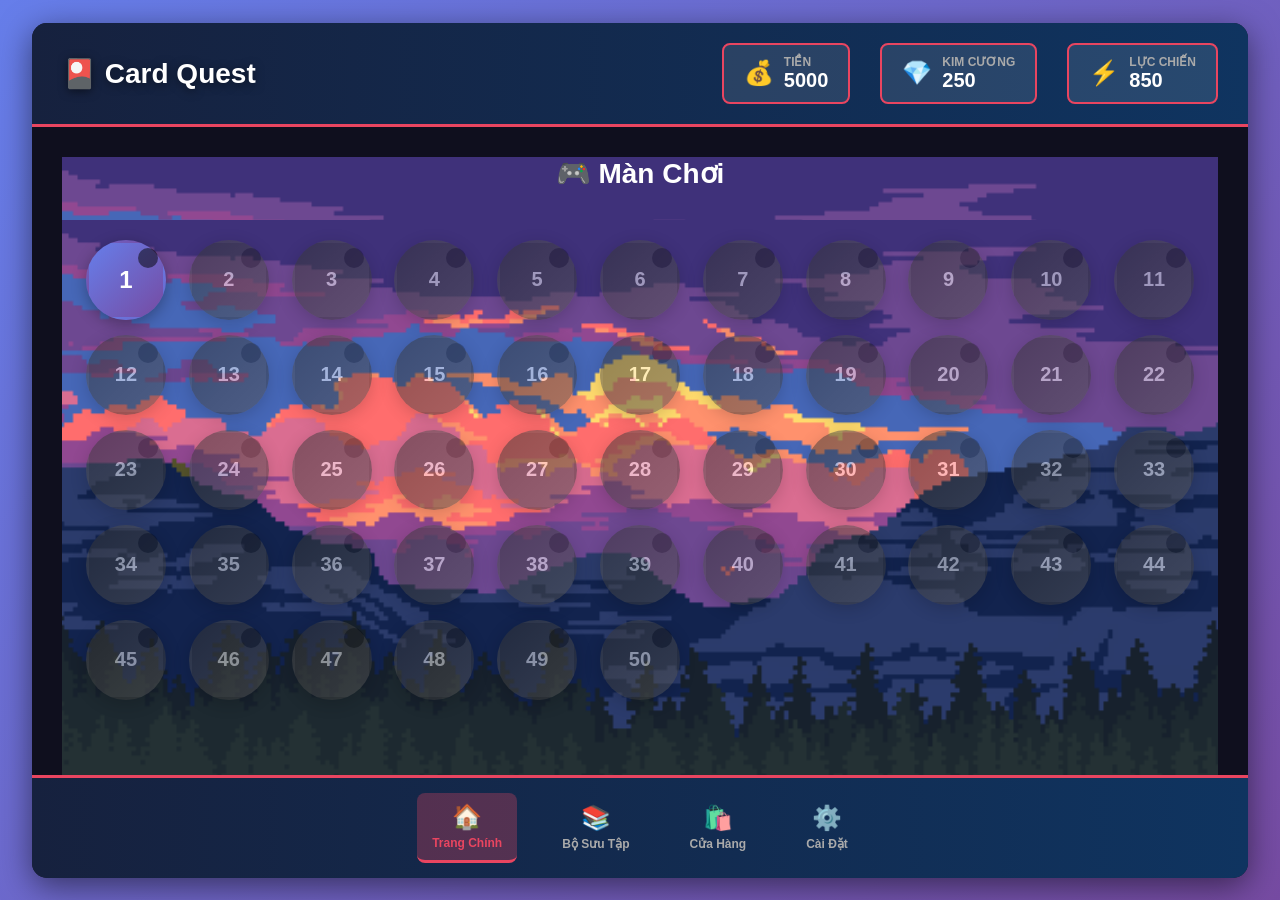
==== index.html @ 46082569 "Initial commit - Complete card RPG game with battle system, progression, and collection" ====
<!DOCTYPE html>
<html lang="vi">
<head>
    <meta charset="UTF-8">
    <meta name="viewport" content="width=device-width, initial-scale=1.0">
    <title>Card Quest - Game Thẻ Bài</title>
    <link rel="stylesheet" href="css/style.css">
    <style>
        /* Trang Chính - Màn chơi */
        .levels-container {
            width: 100%;
            height: 100%;
            padding: 20px;
        }

        .main-page h2 {
            color: #fff;
            margin-bottom: 30px;
            font-size: 28px;
            text-align: center;
        }

        .levels-grid {
            display: grid;
            grid-template-columns: repeat(auto-fill, minmax(80px, 1fr));
            gap: 15px;
            width: 100%;
            justify-items: center;
            animation: slideIn 0.5s ease-out;
        }

        @keyframes slideIn {
            from {
                opacity: 0;
                transform: translateY(20px);
            }
            to {
                opacity: 1;
                transform: translateY(0);
            }
        }

        .level-bubble {
            width: 80px;
            height: 80px;
            border-radius: 50%;
            display: flex;
            flex-direction: column;
            align-items: center;
            justify-content: center;
            cursor: pointer;
            transition: all 0.3s ease;
            box-shadow: 0 4px 15px rgba(0, 0, 0, 0.3);
            border: 3px solid transparent;
            position: relative;
            font-weight: bold;
        }

        .level-bubble .level-num {
            font-size: 24px;
            color: #fff;
            font-weight: bold;
            z-index: 2;
        }

        .level-bubble .level-star {
            font-size: 12px;
            color: #ffd700;
            position: absolute;
            top: 5px;
            right: 5px;
            background: rgba(0, 0, 0, 0.5);
            padding: 2px 5px;
            border-radius: 50%;
            width: 20px;
            height: 20px;
            display: flex;
            align-items: center;
            justify-content: center;
        }

        .level-bubble.tier-1 {
            background: linear-gradient(135deg, #667eea 0%, #764ba2 100%);
        }

        .level-bubble.tier-2 {
            background: linear-gradient(135deg, #f093fb 0%, #f5576c 100%);
        }

        .level-bubble.tier-3 {
            background: linear-gradient(135deg, #4facfe 0%, #00f2fe 100%);
        }

        .level-bubble.tier-4 {
            background: linear-gradient(135deg, #43e97b 0%, #38f9d7 100%);
        }

        .level-bubble.tier-5 {
            background: linear-gradient(135deg, #fa709a 0%, #fee140 100%);
        }

        .level-bubble:hover:not(.locked) {
            transform: scale(1.15);
            box-shadow: 0 8px 25px rgba(233, 69, 96, 0.6);
            border-color: #e94560;
        }

        .level-bubble.locked {
            background: linear-gradient(135deg, #333 0%, #555 100%);
            opacity: 0.5;
            cursor: not-allowed;
        }

        .level-bubble.locked:hover {
            transform: none;
            border-color: transparent;
        }

        .level-bubble.locked .level-num {
            font-size: 20px;
        }

        .level-bubble.completed {
            border: 3px solid #ffd700;
        }

        .level-bubble.completed::after {
            display: none;
        }

        .level-bubble:active:not(.locked) {
            transform: scale(0.95);
        }

        /* Tablet */
        @media (max-width: 1200px) {
            .levels-grid {
                grid-template-columns: repeat(auto-fill, minmax(70px, 1fr));
                gap: 12px;
            }

            .level-bubble {
                width: 70px;
                height: 70px;
            }

            .level-bubble .level-num {
                font-size: 18px;
            }
        }

        /* Mobile - Tablet nhỏ */
        @media (max-width: 768px) {
            .levels-container {
                padding: 12px;
            }

            .main-page h2 {
                margin-bottom: 20px;
                font-size: 20px;
            }

            .levels-grid {
                grid-template-columns: repeat(auto-fill, minmax(65px, 1fr));
                gap: 10px;
            }

            .level-bubble {
                width: 65px;
                height: 65px;
            }

            .level-bubble .level-num {
                font-size: 16px;
            }

            .level-bubble .level-star {
                font-size: 10px;
                width: 18px;
                height: 18px;
            }
        }

        /* Mobile nhỏ */
        @media (max-width: 480px) {
            .levels-container {
                padding: 8px;
            }

            .main-page h2 {
                margin-bottom: 15px;
                font-size: 18px;
            }

            .levels-grid {
                grid-template-columns: repeat(auto-fill, minmax(55px, 1fr));
                gap: 8px;
            }

            .level-bubble {
                width: 55px;
                height: 55px;
            }

            .level-bubble .level-num {
                font-size: 14px;
            }

            .level-bubble .level-star {
                font-size: 9px;
                width: 16px;
                height: 16px;
                padding: 1px 3px;
            }

            .level-bubble:hover:not(.locked) {
                transform: scale(1.1);
            }

            .level-bubble.completed::after {
                font-size: 16px;
                width: 24px;
                height: 24px;
                right: -3px;
                top: -3px;
            }
        }
    </style>
</head>
<body>
    <div class="game-container">
        <!-- Header -->
        <div class="game-header">
            <div class="game-title">🎴 Card Quest</div>
            <div class="player-stats">
                <div class="stat-item">
                    <div class="stat-icon">💰</div>
                    <div>
                        <div class="stat-label">TIỀN</div>
                        <div class="stat-value" id="money">5000</div>
                    </div>
                </div>
                <div class="stat-item">
                    <div class="stat-icon">💎</div>
                    <div>
                        <div class="stat-label">KIM CƯƠNG</div>
                        <div class="stat-value" id="diamond">250</div>
                    </div>
                </div>
                <div class="stat-item">
                    <div class="stat-icon">⚡</div>
                    <div>
                        <div class="stat-label">LỰC CHIẾN</div>
                        <div class="stat-value" id="power">850</div>
                    </div>
                </div>
            </div>
        </div>

        <!-- Main Content -->
        <div class="game-content">
            <!-- Trang Chính - Màn Chơi -->
            <div class="page active main-page" data-page="main">
                <h2>🎮 Màn Chơi</h2>
                <div class="levels-container">
                    <div class="levels-grid" id="levelsGrid"></div>
                </div>
            </div>

            <!-- Trang Bộ Sưu Tập -->
            <div class="page collection-page" data-page="collection">
                <h2>🎴 Bộ Sưu Tập Thẻ Bài</h2>
                <div class="collection-stats">
                    <div>📊 Thẻ sở hữu: <strong id="ownedCount">8</strong>/54 | Tổng lực chiến: <strong>4250</strong></div>
                </div>

                <!-- Nút chuyển đổi Sở hữu / Chưa sở hữu -->
                <div class="collection-filters">
                    <button class="filter-btn active" onclick="filterCollection('owned')">✓ Thẻ Sở Hữu</button>
                    <button class="filter-btn" onclick="filterCollection('all')">📚 Tất Cả Thẻ</button>
                </div>

                <!-- Các tab độ hiếm -->
                <div class="rarity-tabs">
                    <button class="rarity-tab active" onclick="switchRarity('common')">
                        <span class="rarity-dot common"></span>
                        Common (15)
                    </button>
                    <button class="rarity-tab" onclick="switchRarity('rare')">
                        <span class="rarity-dot rare"></span>
                        Rare (15)
                    </button>
                    <button class="rarity-tab" onclick="switchRarity('super-rare')">
                        <span class="rarity-dot super-rare"></span>
                        Super Rare (10)
                    </button>
                    <button class="rarity-tab" onclick="switchRarity('ultra-rare')">
                        <span class="rarity-dot ultra-rare"></span>
                        Ultra Rare (8)
                    </button>
                    <button class="rarity-tab" onclick="switchRarity('legendary')">
                        <span class="rarity-dot legendary"></span>
                        Legendary (6)
                    </button>
                </div>

                <!-- Lưới thẻ -->
                <div class="collection-cards-grid" id="collectionGrid">
                    <!-- Thẻ sẽ được tạo bằng JavaScript -->
                </div>
            </div>

            <!-- Trang Cửa Hàng -->
            <div class="page shop-page" data-page="shop">
                <h2>🎁 Cửa Hàng Gacha</h2>
                
                <!-- Thông tin tiền -->
                <div class="shop-info">
                    <div class="money-display">💰 Vàng: <span id="shopMoney">1000000</span></div>
                </div>

                <!-- Tab chọn loại rương -->
                <div class="gacha-tabs">
                    <button class="gacha-tab active" onclick="selectChest('normal')">
                        🎴 Rương Thường
                        <div class="gacha-rate">100 vàng</div>
                    </button>
                    <button class="gacha-tab" onclick="selectChest('rare')">
                        🎴 Rương Hiếm
                        <div class="gacha-rate">500 vàng</div>
                    </button>
                    <button class="gacha-tab" onclick="selectChest('legend')">
                        🎴 Rương Truyền Thuyết
                        <div class="gacha-rate">1000 vàng</div>
                    </button>
                </div>

                <!-- Hiển thị rương được chọn -->
                <div id="selectedChestInfo" class="chest-info">
                    <h3>🎴 Rương Thường</h3>
                    <div class="rates-table">
                        <div class="rate-row">
                            <span class="rarity-badge common">Trắng (Common)</span>
                            <span class="rate-percent">80%</span>
                        </div>
                        <div class="rate-row">
                            <span class="rarity-badge rare">Xanh Lá (Rare)</span>
                            <span class="rate-percent">20%</span>
                        </div>
                    </div>
                    <div class="gacha-buttons">
                        <button class="gacha-btn-pull" onclick="pullChest(1)">📦 Mở x1 (100 vàng)</button>
                        <button class="gacha-btn-pull" onclick="pullChest(10)">📦 Mở x10 (1000 vàng)</button>
                    </div>
                </div>
            </div>

            <!-- Trang Cài Đặt -->
            <div class="page settings-page" data-page="settings">
                <h2>Cài Đặt</h2>
                
                <div class="setting-item">
                    <div class="setting-label">
                        <span>🔊 Âm Thanh Nền</span>
                        <div class="toggle-switch active" id="bgmToggle">
                            <div class="toggle-slider"></div>
                        </div>
                    </div>
                    <div class="setting-desc">Bật/Tắt nhạc nền của trò chơi</div>
                </div>

                <div class="setting-item">
                    <div class="setting-label">
                        <span>🔉 Hiệu Ứng Âm Thanh</span>
                        <div class="toggle-switch active" id="sfxToggle">
                            <div class="toggle-slider"></div>
                        </div>
                    </div>
                    <div class="setting-desc">Bật/Tắt âm thanh hiệu ứng</div>
                </div>

                <div class="setting-item">
                    <div class="setting-label">
                        <span>🎮 Độ Khó</span>
                    </div>
                    <select>
                        <option>Dễ</option>
                        <option selected>Bình thường</option>
                        <option>Khó</option>
                    </select>
                    <div class="setting-desc">Chọn độ khó chơi game</div>
                </div>

                <div class="setting-item">
                    <div class="setting-label">
                        <span>👤 Ngôn Ngữ</span>
                    </div>
                    <select>
                        <option selected>Tiếng Việt</option>
                        <option>English</option>
                        <option>中文</option>
                    </select>
                    <div class="setting-desc">Chọn ngôn ngữ giao diện</div>
                </div>

                <button class="setting-button" onclick="resetProgress()">🔄 Reset Tiến Trình</button>
                <button class="setting-button" style="background: linear-gradient(90deg, #764ba2 0%, #667eea 100%);">📱 Liên Hệ Hỗ Trợ</button>
            </div>
        </div>

        <!-- Card Selection Page -->
        <div class="page card-selection-page" data-page="card-selection">
            <div class="selection-header">
                <button class="selection-back-btn" onclick="cancelCardSelection()">🔙</button>
                <h2 id="levelNameDisplay">Màn 1</h2>
                <button class="selection-start-btn" id="confirmSelectionBtn" onclick="confirmCardSelection()" disabled>
                    ✓ Bắt Đầu
                </button>
            </div>

            <div class="selection-container">
                <!-- Rarity Filter Tabs -->
                <div class="selection-rarity-tabs">
                    <button class="rarity-tab active" data-rarity="all" onclick="filterSelectionByRarity('all')">
                        🎴 Tất Cả
                    </button>
                    <button class="rarity-tab" data-rarity="common" onclick="filterSelectionByRarity('common')">
                        ⚪ Trắng
                    </button>
                    <button class="rarity-tab" data-rarity="rare" onclick="filterSelectionByRarity('rare')">
                        🟢 Xanh Lá
                    </button>
                    <button class="rarity-tab" data-rarity="super-rare" onclick="filterSelectionByRarity('super-rare')">
                        🔵 Xanh Lam
                    </button>
                    <button class="rarity-tab" data-rarity="ultra-rare" onclick="filterSelectionByRarity('ultra-rare')">
                        🟣 Tím
                    </button>
                    <button class="rarity-tab" data-rarity="legendary" onclick="filterSelectionByRarity('legendary')">
                        🟠 Cam
                    </button>
                </div>

                <div class="selection-info">
                    <span class="selected-count">Đã chọn: <strong id="selectedCardCount">0</strong>/5</span>
                </div>
                
                <div class="selection-grid-scroll">
                    <div class="selection-grid" id="selectionGrid">
                        <!-- Thẻ sở hữu sẽ được tạo bằng JS -->
                    </div>
                </div>

                <div class="selection-actions">
                    <button class="selection-btn cancel" onclick="cancelCardSelection()">
                        🔙 Quay Lại
                    </button>
                </div>
            </div>
        </div>

        <!-- Battle Page -->
        <div class="page battle-page" data-page="battle">
            <div class="battle-top">
                <h2>⚔️ Trận Đấu - Màn <span id="battleLevelNum">1</span></h2>
                <button class="exit-battle-btn" onclick="exitBattle()">🔙</button>
            </div>

            <div class="battle-main">
                <!-- Player Deck (at top for easy access) -->
                <div class="player-deck">
                    <h4>🎴 Bộ Thẻ Của Bạn</h4>
                    <div class="deck-scroll-container">
                        <div class="deck-grid" id="playerDeck">
                            <!-- Thẻ sẽ được tạo bằng JS -->
                        </div>
                    </div>
                </div>

                <!-- Action Buttons (moved to top) -->
                <div class="battle-actions">
                    <button class="action-btn confirm-btn" id="confirmBtn" onclick="confirmBattleAction()">⚔️ Chọn Thẻ Để Tấn Công</button>
                    <button class="action-btn keep-btn" id="keepBtn" onclick="keepBattleCard()" style="display: none;">🔄 Giữ Thẻ Hiện Tại</button>
                    <button class="action-btn change-btn" id="changeBtn" onclick="changeBattleCard()" style="display: none;">↔️ Đổi Thẻ Khác</button>
                </div>

                <!-- Battle Container (enemy vs player) -->
                <div class="battle-container">
                    <!-- Enemy Side -->
                    <div class="battle-side enemy-side">
                        <h3>Đối Thủ</h3>
                        <div class="battle-deck-info">
                            <span class="deck-count">Thẻ còn: <strong id="enemyDeckCount">5</strong></span>
                        </div>
                        <div class="battle-field enemy-field">
                            <div class="card-slot active" id="enemyCardSlot">
                                <div class="card-placeholder">
                                    <div style="font-size: 40px; margin-bottom: 5px;" id="enemyCardEmoji">🐱</div>
                                    <div class="card-name" id="enemyCardName">Mèo Rừng</div>
                                    <div class="card-stats">
                                        <div>⚔️ <span id="enemyCardAtk">45</span></div>
                                        <div>❤️ <span id="enemyCardHp">35</span></div>
                                    </div>
                                </div>
                            </div>
                        </div>
                        <div class="battle-health-bar">
                            <div class="health-fill" id="enemyHealthBar"></div>
                        </div>
                        <div class="health-text">HP: <span id="enemyHP">0</span>/<span id="enemyMaxHP">0</span></div>
                    </div>

                    <!-- VS -->
                    <div class="battle-vs">VS</div>

                    <!-- Player Side -->
                    <div class="battle-side player-side">
                        <h3>Người Chơi</h3>
                        <div class="battle-deck-info">
                            <span class="deck-count">Thẻ còn: <strong id="playerDeckCount">5</strong></span>
                        </div>
                        <div class="battle-field player-field">
                            <div class="card-slot active" id="playerCardSlot">
                                <div class="card-placeholder">
                                    <div style="font-size: 40px; margin-bottom: 5px;" id="playerCardEmoji">🐕</div>
                                    <div class="card-name" id="playerCardName">Chó</div>
                                    <div class="card-stats">
                                        <div>⚔️ <span id="playerCardAtk">48</span></div>
                                        <div>❤️ <span id="playerCardHp">38</span></div>
                                    </div>
                                </div>
                            </div>
                        </div>
                        <div class="battle-health-bar">
                            <div class="health-fill" id="playerHealthBar"></div>
                        </div>
                        <div class="health-text">HP: <span id="playerHP">0</span>/<span id="playerMaxHP">0</span></div>
                    </div>
                </div>

                <!-- Turn Info -->
                <div class="battle-info">
                    <div class="turn-info">
                        <h3 id="turnText">Round 1 - Chọn Thẻ</h3>
                    </div>
                </div>
            </div>
        </div>

        <!-- Navigation Bar -->
        <div class="game-nav">
            <div class="nav-item active" onclick="switchPage('main')">
                <div class="nav-icon">🏠</div>
                <div class="nav-label">Trang Chính</div>
            </div>
            <div class="nav-item" onclick="switchPage('collection')">
                <div class="nav-icon">📚</div>
                <div class="nav-label">Bộ Sưu Tập</div>
            </div>
            <div class="nav-item" onclick="switchPage('shop')">
                <div class="nav-icon">🛍️</div>
                <div class="nav-label">Cửa Hàng</div>
            </div>
            <div class="nav-item" onclick="switchPage('settings')">
                <div class="nav-icon">⚙️</div>
                <div class="nav-label">Cài Đặt</div>
            </div>
        </div>
    </div>

    <!-- Modal Popup Gacha Result -->
    <div id="gacha-modal" class="gacha-modal">
        <div class="gacha-modal-content">
            <div class="gacha-modal-header">
                <h2>🎉 Kết Quả Mở Rương</h2>
                <button class="gacha-close-btn" onclick="closeGachaModal()">&times;</button>
            </div>
            <div class="gacha-modal-body">
                <div id="gacha-results"></div>
            </div>
            <div class="gacha-modal-footer">
                <button class="gacha-confirm-btn" onclick="closeGachaModal()">✓ Xác Nhận</button>
            </div>
        </div>
    </div>

    <script>
        // Đóng modal gacha
        function closeGachaModal() {
            const modal = document.getElementById('gacha-modal');
            modal.style.display = 'none';
        }

        // Hiển thị modal gacha
        function showGachaModal(uniqueCards, totalRefund) {
            const modal = document.getElementById('gacha-modal');
            const resultsDiv = document.getElementById('gacha-results');
            let htmlContent = '';

            if (uniqueCards.length > 0) {
                htmlContent += '<div class="gacha-new-cards"><h3>🎁 Thẻ Mới Nhận Được:</h3>';
                uniqueCards.forEach(card => {
                    const rarityName = {
                        'common': '⚪ Trắng',
                        'rare': '🟢 Xanh Lá',
                        'super-rare': '🔵 Xanh Lam',
                        'ultra-rare': '🟣 Tím',
                        'legendary': '🟠 Cam'
                    }[card.rarity];
                    
                    htmlContent += `
                        <div class="gacha-card-result">
                            <div class="gacha-card-emoji">${card.emoji}</div>
                            <div class="gacha-card-info">
                                <div class="gacha-card-name">${card.name}</div>
                                <div class="gacha-card-rarity">${rarityName}</div>
                                <div class="gacha-card-stats">⚔️ ${card.atk} | ❤️ ${card.hp}</div>
                            </div>
                        </div>
                    `;
                });
                htmlContent += '</div>';
            }

            if (totalRefund > 0) {
                htmlContent += `
                    <div class="gacha-refund">
                        <div class="refund-icon">💰</div>
                        <div class="refund-text">Nhận hoàn tiền: <strong>${totalRefund} vàng</strong> (từ thẻ trùng)</div>
                    </div>
                `;
            }

            if (uniqueCards.length === 0 && totalRefund === 0) {
                htmlContent += '<div class="gacha-no-result">❌ Không có thẻ mới hoặc tiền hoàn</div>';
            }

            resultsDiv.innerHTML = htmlContent;
            modal.style.display = 'flex';
        }
        
        // ==================== BACKGROUND MUSIC ====================
        // Tạo audio element cho nhạc nền
        const backgroundMusic = new Audio('nhac/Deltarune - Before the Story (Remix).mp3');
        backgroundMusic.loop = true;
        backgroundMusic.volume = 0.3;
        
        // Khởi tạo music khi trang load
        window.addEventListener('load', function() {
            backgroundMusic.play().catch(err => {
                console.log('Không thể auto play nhạc:', err);
            });
        });
        
        // Dữ liệu tất cả 54 thẻ bài
        const allCards = [
            // Common (Trắng) - 15 loài
            { name: 'Mèo Rừng', type: 'carnivore', habitat: 'land', rarity: 'common', atk: 12, hp: 18, owned: true, emoji: '🐱' },
            { name: 'Chó', type: 'carnivore', habitat: 'land', rarity: 'common', atk: 10, hp: 20, owned: true, emoji: '🐕' },
            { name: 'Sư Tử Biển', type: 'carnivore', habitat: 'water', rarity: 'common', atk: 10, hp: 20, owned: true, emoji: '🦭' },
            { name: 'Gấu Trúc', type: 'herbivore', habitat: 'land', rarity: 'common', atk: 6, hp: 24, owned: true, emoji: '🐼' },
            { name: 'Rái Cá', type: 'herbivore', habitat: 'water', rarity: 'common', atk: 15, hp: 15, owned: true, emoji: '🦦' },
            { name: 'Hươu', type: 'herbivore', habitat: 'land', rarity: 'common', atk: 5, hp: 25, owned: true, emoji: '🦌' },
            { name: 'Cá chép', type: 'omnivore', habitat: 'water', rarity: 'common', atk: 2, hp: 28, owned: true, emoji: '🐠' },
            { name: 'Chuột', type: 'herbivore', habitat: 'land', rarity: 'common', atk: 10, hp: 20, owned: true, emoji: '🐭' },
            { name: 'Chim Bồ Câu', type: 'omnivore', habitat: 'sky', rarity: 'common', atk: 10, hp: 20, owned: true, emoji: '🕊️' },
            { name: 'Qụa', type: 'omnivore', habitat: 'sky', rarity: 'common', atk: 18, hp: 12, owned: false, emoji: '🐓' },
            { name: 'Mèo', type: 'carnivore', habitat: 'land', rarity: 'common', atk: 11, hp: 19, owned: false, emoji: '🐈' },
            { name: 'Thỏ', type: 'herbivore', habitat: 'land', rarity: 'common', atk: 7, hp: 23, owned: false, emoji: '🐰' },
            { name: 'Thiên Nga', type: 'omnivore', habitat: 'water', rarity: 'common', atk: 1, hp: 29, owned: false, emoji: '🦢' },
            { name: 'Gà', type: 'omnivore', habitat: 'land', rarity: 'common', atk: 15, hp: 15, owned: false, emoji: '🐓' },
            { name: 'Nai', type: 'herbivore', habitat: 'land', rarity: 'common', atk: 5, hp: 25, owned: false, emoji: '🦌' },
            
            // Rare (Xanh Lá) - 15 loài
            { name: 'Cá Kiếm', type: 'carnivore', habitat: 'water', rarity: 'rare', atk: 20, hp: 30, owned: true, emoji: '🐟' },
            { name: 'Cá Heo', type: 'omnivore', habitat: 'water', rarity: 'rare', atk: 15, hp: 35, owned: true, emoji: '🐬' },
            { name: 'Chim Ưng', type: 'carnivore', habitat: 'sky', rarity: 'rare', atk: 30, hp: 20, owned: false, emoji: '🦅' },
            { name: 'Báo Đốm', type: 'carnivore', habitat: 'land', rarity: 'rare', atk: 20, hp: 30, owned: false, emoji: '🐆' },
            { name: 'Chim công', type: 'carnivore', habitat: 'land', rarity: 'rare', atk: 10, hp: 40, owned: false, emoji: '🦚' },
            { name: 'Khỉ Đột', type: 'omnivore', habitat: 'land', rarity: 'rare', atk: 25, hp: 25, owned: false, emoji: '🦍' },
            { name: 'Kangaroo', type: 'herbivore', habitat: 'land', rarity: 'rare', atk: 21, hp: 29, owned: false, emoji: '🦘' },
            { name: 'Bò Mộng', type: 'carnivore', habitat: 'water', rarity: 'rare', atk: 15, hp: 35, owned: false, emoji: '🦬' },
            { name: 'Rắn đuôi chuông', type: 'carnivore', habitat: 'land', rarity: 'rare', atk: 30, hp: 20, owned: false, emoji: '🐍' },
            { name: 'Lửng mật', type: 'omnivore', habitat: 'sky', rarity: 'rare', atk: 25, hp: 25, owned: false, emoji: '🦡' },
            { name: 'Nhím', type: 'carnivore', habitat: 'water', rarity: 'rare', atk: 17, hp: 33, owned: false, emoji: '🦔' },
            { name: 'Piranha', type: 'omnivore', habitat: 'water', rarity: 'rare', atk: 40, hp: 10, owned: false, emoji: '🐠' },
            { name: 'Cá Đèn Lồng', type: 'carnivore', habitat: 'water', rarity: 'rare', atk: 10, hp: 40, owned: false, emoji: '🐙' },
            { name: 'Sói', type: 'herbivore', habitat: 'land', rarity: 'rare', atk: 20, hp: 30, owned: false, emoji: '🐺' },
            { name: 'Kền Kền', type: 'carnivore', habitat: 'sky', rarity: 'rare', atk: 15, hp: 35, owned: false, emoji: '🦅' },
            
            // Super Rare (Xanh Dương) - 10 loài
            { name: 'Đại Bàng', type: 'carnivore', habitat: 'sky', rarity: 'super-rare', atk: 60, hp: 40, owned: false, emoji: '🦅' },
            { name: 'Sư Tử', type: 'carnivore', habitat: 'land', rarity: 'super-rare', atk: 50, hp: 50, owned: false, emoji: '🦁' },
            { name: 'Cá Voi Sát Thủ', type: 'carnivore', habitat: 'water', rarity: 'super-rare', atk: 40, hp: 60, owned: false, emoji: '🐋' },
            { name: 'Cá Mập Trắng', type: 'omnivore', habitat: 'water', rarity: 'super-rare', atk: 48, hp: 52, owned: false, emoji: '🦈' },
            { name: 'Hổ', type: 'carnivore', habitat: 'land', rarity: 'super-rare', atk: 55, hp: 45, owned: false, emoji: '🐯' },
            { name: 'Tê giác', type: 'carnivore', habitat: 'land', rarity: 'super-rare', atk: 35, hp: 65, owned: false, emoji: '🦏' },
            { name: 'Voi', type: 'carnivore', habitat: 'land', rarity: 'super-rare', atk: 30, hp: 70, owned: false, emoji: '🐘' },
            { name: 'Cá Sấu', type: 'carnivore', habitat: 'water', rarity: 'super-rare', atk: 40, hp: 60, owned: false, emoji: '🐊' },
            { name: 'Rắn Hổ Mang', type: 'omnivore', habitat: 'land', rarity: 'super-rare', atk: 70, hp: 30, owned: false, emoji: '🐍' },
            { name: 'Hà mã', type: 'omnivore', habitat: 'water', rarity: 'super-rare', atk: 42, hp: 58, owned: false, emoji: '🦛' },
            
            // Ultra Rare (Tím) - 8 loài
            { name: 'T-Rex', type: 'carnivore', habitat: 'sky', rarity: 'ultra-rare', atk: 200, hp: 200, owned: false, emoji: '🦖' },
            { name: 'Mosasaurus', type: 'omnivore', habitat: 'land', rarity: 'ultra-rare', atk: 190, hp: 210, owned: false, emoji: '🦈' },
            { name: 'Pteranodon', type: 'carnivore', habitat: 'land', rarity: 'ultra-rare', atk: 300, hp: 100, owned: false, emoji: '🦅' },
            { name: 'Titannoboa', type: 'carnivore', habitat: 'water', rarity: 'ultra-rare', atk: 100, hp: 300, owned: false, emoji: '🐍' },
            { name: 'Megalodon', type: 'carnivore', habitat: 'sky', rarity: 'ultra-rare', atk: 250, hp: 150, owned: false, emoji: '🦈' },
            { name: 'Cá Voi Xanh', type: 'carnivore', habitat: 'land', rarity: 'ultra-rare', atk: 100, hp: 300, owned: false, emoji: '🐳' },
            { name: 'Spinosaurus', type: 'carnivore', habitat: 'water', rarity: 'ultra-rare', atk: 210, hp: 190, owned: false, emoji: '🦖' },
            { name: 'Voi ma mút', type: 'carnivore', habitat: 'sky', rarity: 'ultra-rare', atk: 80, hp: 320, owned: false, emoji: '🦣' },
            
            // Legendary (Cam) - 6 loài
            { name: 'Phoenix', type: 'carnivore', habitat: 'sky', rarity: 'legendary', atk: 400, hp: 600, owned: true, emoji: '🔥' },
            { name: 'Rồng', type: 'carnivore', habitat: 'sky', rarity: 'legendary', atk: 500, hp: 500, owned: false, emoji: '🐉' },
            { name: 'Kraken', type: 'carnivore', habitat: 'water', rarity: 'legendary', atk: 350, hp: 650, owned: false, emoji: '🐙' },
            { name: 'Hydra', type: 'carnivore', habitat: 'water', rarity: 'legendary', atk: 500, hp: 500, owned: false, emoji: '🐍' },
            { name: 'Chimera', type: 'carnivore', habitat: 'land', rarity: 'legendary', atk: 450, hp: 550, owned: false, emoji: '🦁' },
            { name: 'Kì lân', type: 'omnivore', habitat: 'land', rarity: 'legendary', atk: 100, hp: 900, owned: false, emoji: '🦄' }
        ];

        // Khởi tạo maxHp (HP gốc không bị thay đổi) cho tất cả thẻ
        allCards.forEach(card => {
            card.maxHp = card.hp;
            card.currentHp = card.hp;
        });

        // Biến toàn cục
        let currentRarity = 'common';
        let showOwnedOnly = true;

        // Lọc thẻ theo tiêu chí
        function filterCards() {
            let filtered = allCards.filter(card => card.rarity === currentRarity);
            if (showOwnedOnly) {
                filtered = filtered.filter(card => card.owned);
            }
            return filtered;
        }

        // Tạo HTML cho một thẻ
        function createCardHTML(card) {
            const ownedClass = card.owned ? '' : 'unowned';
            const typeIcon = card.type === 'carnivore' ? '🍖' : (card.type === 'herbivore' ? '🌿' : '🥘');
            const habitatIcon = card.habitat === 'land' ? '🏜️' : (card.habitat === 'water' ? '🌊' : '🌤️');
            
            return `
                <div class="animal-card ${card.rarity} ${ownedClass}">
                    <div class="card-header">
                        <div class="card-type ${card.type}">${typeIcon}</div>
                        <div class="card-habitat ${card.habitat}">${habitatIcon}</div>
                    </div>
                    <div class="card-image">
                        <div style="font-size: 100px; text-align: center; padding: 20px;">${card.emoji}</div>
                    </div>
                    <div class="card-name">${card.name}</div>
                    <div class="card-stats">
                        <div class="stat attack">⚔️ ${card.atk}</div>
                        <div class="stat health">❤️ ${card.hp}</div>
                    </div>
                </div>
            `;
        }

        // Hiển thị thẻ
        function renderCards() {
            const grid = document.getElementById('collectionGrid');
            if (!grid) return;
            
            const cards = filterCards();
            grid.innerHTML = cards.map(card => createCardHTML(card)).join('');
            
            // Cập nhật số thẻ sở hữu
            const owned = allCards.filter(c => c.owned).length;
            const ownedCount = document.getElementById('ownedCount');
            if (ownedCount) {
                ownedCount.textContent = owned;
            }
        }

        // Chuyển tab độ hiếm
        function switchRarity(rarity) {
            currentRarity = rarity;
            
            // Cập nhật active tab
            document.querySelectorAll('.rarity-tab').forEach(tab => {
                tab.classList.remove('active');
            });
            event.target.closest('.rarity-tab').classList.add('active');
            
            renderCards();
        }

        // Lọc sở hữu / tất cả
        function filterCollection(mode) {
            showOwnedOnly = mode === 'owned';
            
            // Cập nhật active button
            document.querySelectorAll('.filter-btn').forEach(btn => {
                btn.classList.remove('active');
            });
            event.target.classList.add('active');
            
            renderCards();
        }

        // Chuyển trang
        function switchPage(pageName) {
            // Ẩn tất cả các trang
            const pages = document.querySelectorAll('.page');
            pages.forEach(page => page.classList.remove('active'));

            // Hiển thị trang được chọn
            const selectedPage = document.querySelector(`[data-page="${pageName}"]`);
            if (selectedPage) {
                selectedPage.classList.add('active');
            }

            // Cập nhật nav item active - chỉ khi có event
            if (event && event.target) {
                const navItems = document.querySelectorAll('.nav-item');
                navItems.forEach(item => item.classList.remove('active'));
                const navItem = event.target.closest('.nav-item');
                if (navItem) {
                    navItem.classList.add('active');
                }
            }

            // Khởi tạo lại các hàm khi chuyển trang
            if (pageName === 'main') {
                loadProgress(); // Load progress before generating levels
                generateLevels();
            } else if (pageName === 'collection') {
                renderCards();
            } else if (pageName === 'shop') {
                initShopButtons();
            } else if (pageName === 'settings') {
                initToggleSwitches();
            }
        }

        // Debug function to check localStorage
        function debugStorage() {
            const saved = localStorage.getItem('gameProgress');
            if (saved) {
                const gameState = JSON.parse(saved);
                console.log('🔍 DEBUG - localStorage content:');
                console.log('  completedLevels:', gameState.completedLevels);
                console.log('  levelStars:', gameState.levelStars);
                console.log('  playerMoney:', gameState.playerMoney);
            } else {
                console.log('🔍 DEBUG - localStorage is empty');
            }
        }

        // Tạo 100 màn chơi
        function generateLevels() {
            const container = document.getElementById('levelsGrid');
            if (!container) return;
            
            container.innerHTML = '';

            // Get completed levels from localStorage
            const saved = localStorage.getItem('gameProgress');
            let completedLevels = [];
            let levelStars = {};
            if (saved) {
                try {
                    const gameState = JSON.parse(saved);
                    completedLevels = gameState.completedLevels || [];
                    levelStars = gameState.levelStars || {};
                    console.log('📊 Loaded from localStorage - Completed levels:', completedLevels, 'Stars:', levelStars);
                } catch (e) {
                    console.error('Error parsing saved data:', e);
                }
            } else {
                console.log('📊 No saved data in localStorage');
            }

            for (let i = 1; i <= 50; i++) {
                const bubble = document.createElement('div');
                bubble.className = 'level-bubble';
                bubble.setAttribute('data-level', i);
                
                // Phân loại màu theo nhóm (mỗi nhóm 10 màn)
                if (i <= 10) {
                    bubble.classList.add('tier-1');
                } else if (i <= 20) {
                    bubble.classList.add('tier-2');
                } else if (i <= 30) {
                    bubble.classList.add('tier-3');
                } else if (i <= 40) {
                    bubble.classList.add('tier-4');
                } else {
                    bubble.classList.add('tier-5');
                }

                // Lock system: chỉ mở màn 1, sau đó mở dần dần
                const isCompleted = completedLevels.includes(i);
                const isPrevCompleted = i === 1 || completedLevels.includes(i - 1);

                if (i <= 3 || completedLevels.includes(i - 1)) {
                    console.log(`Level ${i}: isCompleted=${isCompleted}, isPrevCompleted=${isPrevCompleted}, locked=${!isPrevCompleted}`);
                }

                if (!isPrevCompleted) {
                    bubble.classList.add('locked');
                } else if (isCompleted) {
                    bubble.classList.add('completed');
                }

                const levelNum = document.createElement('div');
                levelNum.className = 'level-num';
                levelNum.textContent = i;

                const starContainer = document.createElement('div');
                starContainer.className = 'level-star';
                const stars = levelStars[i] || 0; // Get actual stars from saved data
                starContainer.textContent = '⭐'.repeat(stars);

                bubble.appendChild(levelNum);
                bubble.appendChild(starContainer);

                // Thêm sự kiện click
                if (!bubble.classList.contains('locked')) {
                    bubble.addEventListener('click', function() {
                        startBattle(i);
                    });
                } else {
                    bubble.addEventListener('click', function() {
                        alert(`🔒 Màn ${i} chưa mở khóa!\nHoàn thành màn ${i - 1} để mở khóa.`);
                    });
                }

                container.appendChild(bubble);
            }
        }

        // Toggle Switch
        function initToggleSwitches() {
            const bgmToggle = document.getElementById('bgmToggle');
            const sfxToggle = document.getElementById('sfxToggle');

            if (bgmToggle && !bgmToggle.hasListener) {
                bgmToggle.hasListener = true;
                bgmToggle.addEventListener('click', function() {
                    this.classList.toggle('active');
                    // Điều khiển nhạc nền
                    if (this.classList.contains('active')) {
                        backgroundMusic.play().catch(err => console.log('Không thể phát nhạc'));
                    } else {
                        backgroundMusic.pause();
                    }
                });
            }

            if (sfxToggle && !sfxToggle.hasListener) {
                sfxToggle.hasListener = true;
                sfxToggle.addEventListener('click', function() {
                    this.classList.toggle('active');
                });
            }
        }

        // Reset Progress
        // Lưu tiến trình vào localStorage
        function saveProgress() {
            // Get current progress from localStorage if it exists
            const saved = localStorage.getItem('gameProgress');
            let completedLevels = [];
            let levelStars = {};
            
            if (saved) {
                try {
                    const gameState = JSON.parse(saved);
                    completedLevels = gameState.completedLevels || [];
                    levelStars = gameState.levelStars || {};
                } catch (e) {}
            }
            
            const gameState = {
                playerMoney: playerMoney,
                cards: allCards.map(card => ({
                    name: card.name,
                    owned: card.owned
                })),
                completedLevels: completedLevels,
                levelStars: levelStars
            };
            localStorage.setItem('gameProgress', JSON.stringify(gameState));
            console.log('💾 Saved progress:', gameState);
        }

        // Tải tiến trình từ localStorage
        function loadProgress() {
            const saved = localStorage.getItem('gameProgress');
            if (saved) {
                try {
                    const gameState = JSON.parse(saved);
                    playerMoney = gameState.playerMoney || 5000;
                    
                    // Cập nhật owned status cho các thẻ
                    if (gameState.cards) {
                        gameState.cards.forEach(savedCard => {
                            const card = allCards.find(c => c.name === savedCard.name);
                            if (card) {
                                card.owned = savedCard.owned;
                            }
                        });
                    }
                    
                    console.log('📊 Loaded from localStorage - Money:', playerMoney, 'Cards:', gameState.cards?.length || 0);
                    updateMoney();
                } catch (e) {
                    console.error('Lỗi khi tải tiến trình:', e);
                }
            } else {
                console.log('📊 No saved data in localStorage - starting fresh');
            }
        }

        function resetProgress() {
            if (confirm('⚠️ Bạn có chắc chắn muốn reset tiến trình? Hành động này không thể hoàn tác!')) {
                alert('✅ Tiến trình đã được reset!');
                
                // Reset tất cả thẻ về chưa sở hữu
                allCards.forEach(card => {
                    card.owned = false;
                });
                
                // Reset playerMoney
                playerMoney = 5000;
                
                // Lưu gameState mới (tất cả thẻ owned = false)
                const emptyGameState = {
                    playerMoney: 5000,
                    cards: allCards.map(card => ({
                        name: card.name,
                        owned: false
                    })),
                    completedLevels: [],
                    levelStars: {}
                };
                localStorage.setItem('gameProgress', JSON.stringify(emptyGameState));
                
                // Reload page để reset hoàn toàn
                location.reload();
            }
        }

        // Tương tác với các nút cửa hàng
        // ==================== BATTLE SYSTEM ====================
        
        // Level system with star ratings
        const levelSystem = {
            // Star thresholds scale with difficulty
            getStarThresholds: function(level) {
                const difficulty = Math.min(Math.floor((level - 1) / 10), 4); // 0-4 tiers
                const baseThresholds = [
                    { star1: 10, star2: 50, star3: 100 },     // Levels 1-10
                    { star1: 20, star2: 70, star3: 130 },     // Levels 11-20
                    { star1: 30, star2: 90, star3: 160 },     // Levels 21-30
                    { star1: 40, star2: 110, star3: 190 },    // Levels 31-40
                    { star1: 50, star2: 130, star3: 220 }     // Levels 41-50
                ];
                return baseThresholds[difficulty];
            },
            
            // Calculate stars based on remaining player HP
            calculateStars: function(level, remainingHp) {
                const thresholds = this.getStarThresholds(level);
                if (remainingHp > thresholds.star3) return 3;
                if (remainingHp > thresholds.star2) return 2;
                if (remainingHp > thresholds.star1) return 1;
                return 0;
            },
            
            // Gold rewards per star (500 base + star bonus)
            getGoldReward: function(stars) {
                return 500 + (stars * 100); // 500 base + (0, 100, 200, or 300) = 500, 600, 700, or 800 gold
            }
        };
        
        // Bot enemies cho từng level - 50 levels with increasing difficulty
        // Generate enemy levels using existing cards from allCards
        // Don't pre-generate; create fresh enemy decks for each battle
        
        // Function to create enemy level
        function createEnemyLevel(levelNum) {
            // Calculate which cards to use based on level and rarity
            let availableCards = [];
            
            // Levels 1-10: Common cards (ATK: 1-18, HP: 12-29)
            if (levelNum <= 10) {
                availableCards = allCards.filter(c => c.rarity === 'common');
            }
            // Levels 11-20: Rare cards (ATK: 10-40, HP: 10-40)
            else if (levelNum <= 20) {
                availableCards = allCards.filter(c => c.rarity === 'rare');
            }
            // Levels 21-30: Super Rare cards (ATK: 30-70, HP: 30-70)
            else if (levelNum <= 30) {
                availableCards = allCards.filter(c => c.rarity === 'super-rare');
            }
            // Levels 31-40: Ultra Rare cards (ATK: 80-300, HP: 100-320)
            else if (levelNum <= 40) {
                availableCards = allCards.filter(c => c.rarity === 'ultra-rare');
            }
            // Levels 41-50: Legendary cards (ATK: 100-500, HP: 500-900)
            else {
                availableCards = allCards.filter(c => c.rarity === 'legendary');
            }
            
            // Select 5 random cards from available pool
            const enemyDeck = [];
            for (let i = 0; i < 5; i++) {
                const randomCard = availableCards[Math.floor(Math.random() * availableCards.length)];
                if (randomCard) {
                    // Adjust stats based on level within each tier
                    // Calculate position within tier (0-10 range)
                    const tierPosition = ((levelNum - 1) % 10) / 10; // 0 to 0.9
                    const statMultiplier = 1 + tierPosition * 0.3; // 0% to 30% boost within tier
                    
                    enemyDeck.push({
                        name: randomCard.name,
                        atk: Math.round(randomCard.atk * statMultiplier),
                        hp: Math.round(randomCard.hp * statMultiplier),
                        emoji: randomCard.emoji
                    });
                }
            }
            
            return {
                name: `Màn ${levelNum}`,
                deck: enemyDeck
            };
        }
        
        // Keep level 1 for reference (will be overwritten above but showing structure)
        // Old levelEnemies object continues below:
        
        // Battle state        // Battle state
        let battleState = {
            currentLevel: 1,
            playerDeck: [],
            selectedPlayerCard: null,
            playerCardHP: 0,
            playerField: null,
            
            enemyDeck: [],
            selectedEnemyCard: null,
            enemyCardHP: 0,
            enemyField: null,
            
            round: 1,
            phase: 'select', // select, waiting, result
            waitingForEnemyChoice: false
        };

        // Start battle
        // Track selected cards for battle
        let selectedCardsForBattle = [];
        let currentBattleLevel = 1;
        let currentSelectionRarityFilter = 'all';

        // Start battle - show card selection first
        function startBattle(level) {
            const enemy = createEnemyLevel(level); // Generate fresh enemy deck for this level
            if (!enemy) {
                alert('Màn chơi này chưa có!');
                return;
            }

            // Lấy các thẻ sở hữu của người chơi
            const ownedCards = allCards.filter(card => card.owned);
            
            // Reset HP của tất cả thẻ sở hữu khi vào màn mới (dùng maxHp - giá trị gốc)
            ownedCards.forEach(card => {
                card.currentHp = card.maxHp;
            });
            
            if (ownedCards.length < 5) {
                alert(`⚠️ Bạn cần có ít nhất 5 thẻ sở hữu để chiến đấu!`);
                return;
            }

            currentBattleLevel = level;
            selectedCardsForBattle = [];

            // Render card selection page
            renderCardSelection(ownedCards);
            switchPage('card-selection');
        }

        // Render card selection page
        // Filter selection by rarity
        function filterSelectionByRarity(rarity) {
            currentSelectionRarityFilter = rarity;
            
            // Update tab active state
            document.querySelectorAll('.rarity-tab').forEach(tab => {
                tab.classList.remove('active');
            });
            document.querySelector(`[data-rarity="${rarity}"]`).classList.add('active');
            
            // Re-render with filter
            const ownedCards = allCards.filter(card => card.owned);
            renderCardSelection(ownedCards);
        }

        // Render card selection page
        function renderCardSelection(ownedCards) {
            // Reset HP của TẤT CẢ thẻ về giá trị gốc (maxHp)
            allCards.forEach(card => {
                card.currentHp = card.maxHp;
            });
            
            const grid = document.getElementById('selectionGrid');
            grid.innerHTML = '';

            document.getElementById('levelNameDisplay').textContent = `🎴 Chọn 5 Thẻ - Màn ${currentBattleLevel}`;
            document.getElementById('selectedCardCount').textContent = selectedCardsForBattle.length;

            // Filter cards by rarity if selected
            let filteredCards = ownedCards;
            if (currentSelectionRarityFilter !== 'all') {
                filteredCards = ownedCards.filter(card => card.rarity === currentSelectionRarityFilter);
            }

            if (filteredCards.length === 0) {
                grid.innerHTML = '<div style="grid-column: 1/-1; text-align: center; color: #aaa; padding: 20px;">Không có thẻ nào</div>';
                return;
            }

            filteredCards.forEach((card, index) => {
                const cardEl = document.createElement('div');
                cardEl.className = 'selection-card';
                if (selectedCardsForBattle.some(c => c.name === card.name)) {
                    cardEl.classList.add('selected');
                }

                const rarityName = {
                    'common': 'Trắng',
                    'rare': 'Xanh Lá',
                    'super-rare': 'Xanh Lam',
                    'ultra-rare': 'Tím',
                    'legendary': 'Cam'
                }[card.rarity];

                cardEl.innerHTML = `
                    <div class="selection-card-emoji">${card.emoji}</div>
                    <div class="selection-card-name">${card.name}</div>
                    <div class="selection-card-stats">
                        <span>⚔️${card.atk}</span>
                        <span>❤️${card.hp}</span>
                    </div>
                    <div class="selection-card-rarity">${rarityName}</div>
                `;

                cardEl.onclick = () => toggleCardSelection(card);
                grid.appendChild(cardEl);
            });

            // Enable/disable confirm button
            const confirmBtn = document.getElementById('confirmSelectionBtn');
            confirmBtn.disabled = selectedCardsForBattle.length !== 5;
            if (selectedCardsForBattle.length === 5) {
                confirmBtn.textContent = '✓ Bắt Đầu';
            } else {
                confirmBtn.textContent = `✓ ${selectedCardsForBattle.length}/5`;
            }
        }

        // Toggle card selection
        function toggleCardSelection(card) {
            console.log('🎴 Toggling card:', card.name, 'Current selected:', selectedCardsForBattle.length);
            const index = selectedCardsForBattle.findIndex(c => c.name === card.name);
            if (index >= 0) {
                selectedCardsForBattle.splice(index, 1);
            } else if (selectedCardsForBattle.length < 5) {
                selectedCardsForBattle.push({
                    name: card.name,
                    atk: card.atk,
                    hp: card.maxHp,
                    emoji: card.emoji,
                    currentHp: card.maxHp,
                    rarity: card.rarity
                });
            } else {
                return;
            }

            console.log('📊 After toggle:', selectedCardsForBattle.length, 'cards');

            // Re-render
            const ownedCards = allCards.filter(card => card.owned);
            renderCardSelection(ownedCards);
        }

        // Confirm card selection and start battle
        function confirmCardSelection() {
            console.log('🔥 confirmCardSelection called!');
            console.log('📋 selectedCardsForBattle:', selectedCardsForBattle);
            
            if (selectedCardsForBattle.length !== 5) {
                alert('⚠️ Chọn đủ 5 thẻ!');
                return;
            }

            const enemy = createEnemyLevel(currentBattleLevel); // Generate fresh enemy deck for this level
            if (!enemy) {
                alert('Màn chơi này chưa có!');
                return;
            }

            // Setup battle state
            battleState.currentLevel = currentBattleLevel;
            battleState.playerDeck = selectedCardsForBattle.map(card => ({
                ...card,
                currentHp: card.hp || card.currentHp
            }));
            
            console.log('✅ Battle state playerDeck set:', battleState.playerDeck);
            
            battleState.enemyDeck = enemy.deck.map(card => ({
                ...card,
                currentHp: card.hp,
                inBattle: false
            }));
            battleState.round = 1;
            battleState.phase = 'select';
            battleState.selectedPlayerCard = null;

            // Switch to battle page
            document.getElementById('battleLevelNum').textContent = currentBattleLevel;
            switchPage('battle');
            
            // Render after DOM ready
            setTimeout(() => {
                console.log('⏱️ Timeout fired, rendering battle screen');
                renderBattleScreen();
            }, 100);
        }

        // Cancel card selection
        function cancelCardSelection() {
            selectedCardsForBattle = [];
            switchPage('main');
        }

        // Render battle screen
        function renderBattleScreen() {
            // Render player deck
            const deckGrid = document.getElementById('playerDeck');
            if (!deckGrid) {
                console.error('❌ playerDeck element not found!');
                document.body.innerHTML += '<div style="color:red;font-size:20px;position:fixed;top:50%;left:50%;transform:translate(-50%,-50%);background:black;padding:20px;z-index:9999;">❌ playerDeck không tìm thấy!</div>';
                return;
            }
            
            console.log('✅ playerDeck found');
            deckGrid.innerHTML = '';
            console.log('📊 battleState.playerDeck:', battleState.playerDeck);
            console.log('📍 Number of cards:', battleState.playerDeck.length);

            if (!battleState.playerDeck || battleState.playerDeck.length === 0) {
                console.warn('⚠️ No cards in playerDeck!');
                deckGrid.innerHTML = '<div style="color: #FFD700; padding: 20px; grid-column: 1/-1; text-align: center;">❌ selectedCardsForBattle rỗng!<br/>' + JSON.stringify(battleState.playerDeck) + '</div>';
                return;
            }

            battleState.playerDeck.forEach((card, index) => {
                console.log(`Creating card ${index}:`, card);
                const cardEl = document.createElement('div');
                cardEl.className = 'deck-card';
                if (battleState.selectedPlayerCard === index) {
                    cardEl.classList.add('selected');
                }

                const isAlive = card.currentHp > 0;
                cardEl.innerHTML = `
                    <div class="deck-card-emoji">${card.emoji || '❓'}</div>
                    <div class="deck-card-name">${card.name || 'N/A'}</div>
                    <div class="deck-card-hp">
                        <span>${card.currentHp || 0}/${card.hp || 0}</span>
                        <span>⚔️${card.atk || 0}</span>
                    </div>
                    ${!isAlive ? '<div class="deck-card-hp disabled-text">📍 Đã Hạ</div>' : ''}
                `;

                if (!isAlive) {
                    cardEl.classList.add('disabled');
                } else {
                    cardEl.onclick = () => selectPlayerCard(index);
                }

                deckGrid.appendChild(cardEl);
            });
            
            console.log('✅ Rendered', deckGrid.children.length, 'cards');

            // Update deck count
            const playerAlive = battleState.playerDeck.filter(c => c.currentHp > 0).length;
            const enemyAlive = battleState.enemyDeck.filter(c => c.currentHp > 0).length;
            
            document.getElementById('playerDeckCount').textContent = playerAlive;
            document.getElementById('enemyDeckCount').textContent = enemyAlive;

            // Update turn info
            const turnText = battleState.phase === 'select' 
                ? `Round ${battleState.round} - Chọn Thẻ Để Tấn Công` 
                : `Round ${battleState.round} - Đang Chờ Kết Quả`;
            document.getElementById('turnText').textContent = turnText;

            // Show/hide buttons - new logic
            if (battleState.phase === 'select') {
                // First selection or after choosing new card
                document.getElementById('confirmBtn').style.display = 'block';
                document.getElementById('keepBtn').style.display = 'none';
                document.getElementById('changeBtn').style.display = 'none';
                
                // Enable/disable confirm button based on selection
                const confirmBtn = document.getElementById('confirmBtn');
                confirmBtn.disabled = battleState.selectedPlayerCard === null;
                if (battleState.selectedPlayerCard !== null) {
                    const selectedCard = battleState.playerDeck[battleState.selectedPlayerCard];
                    confirmBtn.textContent = `⚔️ Tấn Công với ${selectedCard.name}`;
                } else {
                    confirmBtn.textContent = '⚔️ Chọn Thẻ Để Tấn Công';
                }
            } else if (battleState.phase === 'action') {
                // After attack, decide to continue or change card
                document.getElementById('confirmBtn').style.display = 'none';
                
                const currentCard = battleState.playerDeck[battleState.selectedPlayerCard];
                
                if (currentCard.currentHp <= 0) {
                    // Current card defeated - allow choosing new card
                    document.getElementById('changeBtn').style.display = 'block';
                    document.getElementById('keepBtn').style.display = 'none';
                    document.getElementById('changeBtn').textContent = '🔄 Chọn Thẻ Mới';
                } else {
                    // Current card still alive - allow continuing attack
                    document.getElementById('keepBtn').style.display = 'block';
                    document.getElementById('changeBtn').style.display = 'none';
                    document.getElementById('keepBtn').textContent = '⚡ Tiếp Tục Tấn Công';
                }
            }
        }

        // Select player card
        function selectPlayerCard(index) {
            if (battleState.playerDeck[index].currentHp <= 0) return;
            battleState.selectedPlayerCard = index;
            
            // Immediately display the selected card
            const selectedCard = battleState.playerDeck[index];
            document.getElementById('playerCardEmoji').textContent = selectedCard.emoji;
            document.getElementById('playerCardName').textContent = selectedCard.name;
            document.getElementById('playerCardAtk').textContent = selectedCard.atk;
            document.getElementById('playerCardHp').textContent = selectedCard.currentHp;
            document.getElementById('playerMaxHP').textContent = selectedCard.maxHp;
            updateHealthBar('playerHealthBar', selectedCard.currentHp, selectedCard.maxHp);
            
            renderBattleScreen();
        }

        // Attack button - execute battle
        function confirmBattleAction() {
            if (battleState.selectedPlayerCard === null) {
                alert('⚠️ Chọn một thẻ trước!');
                return;
            }

            // Enemy random select
            const aliveEnemy = battleState.enemyDeck.filter((c, i) => c.currentHp > 0);
            if (aliveEnemy.length === 0) {
                endBattle('victory');
                return;
            }

            const enemyIndex = battleState.enemyDeck.findIndex(c => c.currentHp > 0);
            battleState.selectedEnemyCard = enemyIndex;

            battleState.phase = 'waiting';
            renderBattleScreen();

            // Simulate delay for attack animation
            setTimeout(() => {
                executeBattleRound();
            }, 500);
        }

        // Execute battle round
        function executeBattleRound() {
            const playerCard = battleState.playerDeck[battleState.selectedPlayerCard];
            const enemyCard = battleState.enemyDeck[battleState.selectedEnemyCard];

            if (!playerCard || !enemyCard || playerCard.currentHp <= 0 || enemyCard.currentHp <= 0) {
                endBattle(playerCard.currentHp > 0 ? 'victory' : 'defeat');
                return;
            }

            // Calculate damage
            const playerDamage = Math.max(1, playerCard.atk - Math.floor(Math.random() * 5));
            const enemyDamage = Math.max(1, enemyCard.atk - Math.floor(Math.random() * 5));

            // Apply damage
            enemyCard.currentHp = Math.max(0, enemyCard.currentHp - playerDamage);
            playerCard.currentHp = Math.max(0, playerCard.currentHp - enemyDamage);

            // Update UI
            updateBattleField(playerDamage, enemyDamage);

            // Check if someone is defeated
            const aliveEnemy = battleState.enemyDeck.filter(c => c.currentHp > 0).length;
            const alivePlayer = battleState.playerDeck.filter(c => c.currentHp > 0).length;

            if (aliveEnemy === 0) {
                setTimeout(() => endBattle('victory'), 1500);
                return;
            }

            if (alivePlayer === 0) {
                setTimeout(() => endBattle('defeat'), 1500);
                return;
            }

            // Check if enemy card is defeated and auto-select next
            if (enemyCard.currentHp <= 0) {
                const nextAliveEnemy = battleState.enemyDeck.findIndex(c => c.currentHp > 0);
                if (nextAliveEnemy >= 0) {
                    battleState.selectedEnemyCard = nextAliveEnemy;
                    // Auto-display next enemy card
                    const nextEnemyCard = battleState.enemyDeck[nextAliveEnemy];
                    setTimeout(() => {
                        document.getElementById('enemyCardEmoji').textContent = nextEnemyCard.emoji;
                        document.getElementById('enemyCardName').textContent = nextEnemyCard.name;
                        document.getElementById('enemyCardAtk').textContent = nextEnemyCard.atk;
                        document.getElementById('enemyCardHp').textContent = nextEnemyCard.currentHp;
                        document.getElementById('enemyMaxHP').textContent = nextEnemyCard.maxHp;
                        updateHealthBar('enemyHealthBar', nextEnemyCard.currentHp, nextEnemyCard.maxHp);
                    }, 1500);
                }
            }
            
            // Next round
            battleState.round++;
            
            // Check if current player card is still alive
            const currentCard = battleState.playerDeck[battleState.selectedPlayerCard];
            if (currentCard.currentHp <= 0) {
                // Card defeated - allow player to select new card
                battleState.phase = 'action';
                battleState.selectedPlayerCard = null;
            } else {
                // Card still alive - show "Continue Attack" option
                battleState.phase = 'action';
                // Keep selectedPlayerCard so same card is ready to attack
            }
            
            setTimeout(() => {
                renderBattleScreen();
            }, 1500);
        }

        // Update battle field display
        function updateBattleField(playerDamage, enemyDamage) {
            const playerCard = battleState.playerDeck[battleState.selectedPlayerCard];
            const enemyCard = battleState.enemyDeck[battleState.selectedEnemyCard];

            // Update player field
            document.getElementById('playerCardEmoji').textContent = playerCard.emoji;
            document.getElementById('playerCardName').textContent = playerCard.name;
            document.getElementById('playerCardAtk').textContent = playerCard.atk;
            document.getElementById('playerCardHp').textContent = playerCard.currentHp;
            document.getElementById('playerHP').textContent = playerCard.currentHp;
            document.getElementById('playerMaxHP').textContent = playerCard.hp;
            updateHealthBar('playerHealthBar', playerCard.currentHp, playerCard.hp);

            // Update enemy field
            document.getElementById('enemyCardEmoji').textContent = enemyCard.emoji;
            document.getElementById('enemyCardName').textContent = enemyCard.name;
            document.getElementById('enemyCardAtk').textContent = enemyCard.atk;
            document.getElementById('enemyCardHp').textContent = enemyCard.currentHp;
            document.getElementById('enemyHP').textContent = enemyCard.currentHp;
            document.getElementById('enemyMaxHP').textContent = enemyCard.hp;
            updateHealthBar('enemyHealthBar', enemyCard.currentHp, enemyCard.hp);

            // Show damage numbers
            showDamageNumber('playerCardSlot', enemyDamage, true);
            showDamageNumber('enemyCardSlot', playerDamage, false);
        }

        // Update health bar
        function updateHealthBar(barId, current, max) {
            const bar = document.getElementById(barId);
            const percent = (current / max) * 100;
            bar.style.width = percent + '%';
        }

        // Show damage number
        function showDamageNumber(slotId, damage, isEnemy) {
            const slot = document.getElementById(slotId);
            const damageEl = document.createElement('div');
            damageEl.className = 'damage-number';
            damageEl.textContent = '-' + damage;
            damageEl.style.left = (Math.random() * 60 + 20) + '%';
            damageEl.style.top = (Math.random() * 40 + 20) + '%';
            damageEl.style.color = damage > 10 ? '#FFD700' : '#FF6B6B';
            damageEl.style.fontSize = damage > 10 ? '32px' : '24px';
            damageEl.style.fontWeight = 'bold';
            damageEl.style.textShadow = '2px 2px 4px rgba(0,0,0,0.5), 0 0 10px rgba(255,107,107,0.8)';
            slot.appendChild(damageEl);

            setTimeout(() => damageEl.remove(), 1200);
        }

        // Keep card or change
        function keepBattleCard() {
            // Continue attacking with current card
            const currentCard = battleState.playerDeck[battleState.selectedPlayerCard];
            battleState.phase = 'select';
            // Auto-select the same card for next attack
            battleState.selectedPlayerCard = battleState.selectedPlayerCard;
            renderBattleScreen();
        }

        function changeBattleCard() {
            // Only allowed when current card is defeated
            const currentCard = battleState.playerDeck[battleState.selectedPlayerCard];
            if (currentCard.currentHp > 0) {
                alert('❌ Chỉ có thể đổi thẻ khi thẻ hiện tại đã bị đánh bại!');
                return;
            }
            // Allow selecting new card
            battleState.phase = 'select';
            battleState.selectedPlayerCard = null;
            renderBattleScreen();
        }

        // End battle
        function endBattle(result) {
            const overlay = document.createElement('div');
            overlay.className = 'battle-result-overlay';

            const isVictory = result === 'victory';
            const title = isVictory ? '🎉 Chiến Thắng!' : '💀 Chiến Thua!';
            const text = isVictory 
                ? 'Bạn đã vượt qua màn này!' 
                : 'Bạn đã bị đánh bại!';

            let starsHtml = '';
            let goldReward = 0;
            
            if (isVictory) {
                // Calculate remaining player HP
                const remainingHp = battleState.playerDeck.reduce((sum, card) => sum + Math.max(0, card.currentHp), 0);
                const stars = levelSystem.calculateStars(battleState.currentLevel, remainingHp);
                goldReward = levelSystem.getGoldReward(stars);
                
                // Star display
                starsHtml = `
                    <div class="star-display">
                        <div class="stars">
                            ${[1, 2, 3].map(i => `
                                <span class="star ${i <= stars ? 'earned' : ''}" style="font-size: 28px;">⭐</span>
                            `).join('')}
                        </div>
                        <div class="star-text">${stars} Sao - +${goldReward} Vàng</div>
                    </div>
                `;
            }

            overlay.innerHTML = `
                <div class="battle-result-box">
                    <div class="result-title ${isVictory ? 'result-victory' : 'result-defeat'}">
                        ${title}
                    </div>
                    <div class="result-text">${text}</div>
                    ${starsHtml}
                    <button class="result-button" onclick="exitBattle()">🔙 Quay Lại</button>
                </div>
            `;

            document.body.appendChild(overlay);

            if (isVictory) {
                // Update progress with completed level
                const saved = localStorage.getItem('gameProgress');
                let gameState = { playerMoney: 5000, cards: [], completedLevels: [], levelStars: {} };
                
                if (saved) {
                    try {
                        const parsed = JSON.parse(saved);
                        gameState.playerMoney = parsed.playerMoney || 5000;
                        gameState.cards = parsed.cards || [];
                        gameState.completedLevels = parsed.completedLevels || [];
                        gameState.levelStars = parsed.levelStars || {};
                    } catch (e) {}
                }

                const remainingHp = battleState.playerDeck.reduce((sum, card) => sum + Math.max(0, card.currentHp), 0);
                const stars = levelSystem.calculateStars(battleState.currentLevel, remainingHp);
                const goldReward = levelSystem.getGoldReward(stars);

                if (!gameState.completedLevels.includes(battleState.currentLevel)) {
                    gameState.completedLevels.push(battleState.currentLevel);
                }
                
                // Store level stars (keep best)
                if (!gameState.levelStars) gameState.levelStars = {};
                gameState.levelStars[battleState.currentLevel] = Math.max(
                    gameState.levelStars[battleState.currentLevel] || 0,
                    stars
                );

                gameState.playerMoney = playerMoney + goldReward;
                gameState.cards = allCards.map(card => ({
                    name: card.name,
                    owned: card.owned
                }));

                localStorage.setItem('gameProgress', JSON.stringify(gameState));
                console.log('💾 Saved to localStorage - Level:', battleState.currentLevel, 'Completed levels:', gameState.completedLevels);
                
                playerMoney += goldReward;
                updateMoney();
                generateLevels(); // Regenerate levels to show changes
            }
        }

        // Exit battle
        function exitBattle() {
            const overlay = document.querySelector('.battle-result-overlay');
            if (overlay) overlay.remove();
            console.log('🔄 Reloading page to reset state...');
            // Reload page to reset all state properly
            location.reload();
        }

        // Biến gacha
        let currentChest = 'normal';
        let playerMoney = 5000;

        const chestConfigs = {
            normal: {
                name: 'Rương Thường',
                price: 100,
                rates: [
                    { rarity: 'common', percent: 0.80 },
                    { rarity: 'rare', percent: 0.20 }
                ]
            },
            rare: {
                name: 'Rương Hiếm',
                price: 500,
                rates: [
                    { rarity: 'common', percent: 0.40 },
                    { rarity: 'rare', percent: 0.30 },
                    { rarity: 'super-rare', percent: 0.20 },
                    { rarity: 'ultra-rare', percent: 0.10 }
                ]
            },
            legend: {
                name: 'Rương Truyền Thuyết',
                price: 1000,
                rates: [
                    { rarity: 'super-rare', percent: 0.60 },
                    { rarity: 'ultra-rare', percent: 0.30 },
                    { rarity: 'legendary', percent: 0.10 }
                ]
            }
        };

        const refundTable = {
            common: 5,
            rare: 10,
            'super-rare': 100,
            'ultra-rare': 300,
            legendary: 500
        };

        // Chọn loại rương
        function selectChest(type) {
            currentChest = type;
            document.querySelectorAll('.gacha-tab').forEach(tab => {
                tab.classList.remove('active');
            });
            event.target.closest('.gacha-tab').classList.add('active');
            updateChestInfo();
        }

        // Cập nhật hiển thị thông tin rương
        function updateChestInfo() {
            const config = chestConfigs[currentChest];
            const info = document.getElementById('selectedChestInfo');
            
            let ratesHtml = '';
            config.rates.forEach(rate => {
                const rarityClass = rate.rarity;
                const percentStr = (rate.percent * 100).toFixed(0) + '%';
                const rarityName = {
                    'common': 'Trắng (Common)',
                    'rare': 'Xanh Lá (Rare)',
                    'super-rare': 'Xanh Lam (Super Rare)',
                    'ultra-rare': 'Tím (Ultra Rare)',
                    'legendary': 'Cam (Legendary)'
                }[rate.rarity];
                
                ratesHtml += `
                    <div class="rate-row">
                        <span class="rarity-badge ${rarityClass}">${rarityName}</span>
                        <span class="rate-percent">${percentStr}</span>
                    </div>
                `;
            });

            info.innerHTML = `
                <h3>🎴 ${config.name}</h3>
                <div class="rates-table">
                    ${ratesHtml}
                </div>
                <div class="gacha-buttons">
                    <button class="gacha-btn-pull" onclick="pullChest(1)">📦 Mở x1 (${config.price} vàng)</button>
                    <button class="gacha-btn-pull" onclick="pullChest(10)">📦 Mở x10 (${config.price * 10} vàng)</button>
                </div>
            `;
        }

        // Random thẻ từ rương
        function getRandomCard(rarity) {
            const validCards = allCards.filter(card => card.rarity === rarity);
            if (validCards.length === 0) return null;
            return validCards[Math.floor(Math.random() * validCards.length)];
        }

        // Lấy độ hiếm dựa trên tỉ lệ
        function getRarityByRate(config) {
            const random = Math.random();
            let cumulative = 0;
            
            for (let rate of config.rates) {
                cumulative += rate.percent;
                if (random <= cumulative) {
                    return rate.rarity;
                }
            }
            
            return config.rates[config.rates.length - 1].rarity;
        }

        // Mở rương
        function pullChest(count) {
            const config = chestConfigs[currentChest];
            const totalCost = config.price * count;

            if (playerMoney < totalCost) {
                alert(`❌ Vàng không đủ! Cần ${totalCost} vàng, bạn có ${playerMoney} vàng`);
                return;
            }

            playerMoney -= totalCost;
            const pulledCards = [];

            // Random và lấy thẻ
            for (let i = 0; i < count; i++) {
                const rarity = getRarityByRate(config);
                const card = getRandomCard(rarity);
                if (card) {
                    pulledCards.push(card);
                }
            }

            // Hiển thị kết quả
            showPullResult(pulledCards);
            updateMoney();
        }

        // Hiển thị kết quả pull
        function showPullResult(cards) {
            const uniqueCards = [];
            let totalRefund = 0;

            cards.forEach(card => {
                if (card.owned) {
                    // Thẻ đã có → hoàn tiền
                    totalRefund += refundTable[card.rarity];
                } else {
                    // Thẻ chưa có → thêm vào bộ sưu tập
                    card.owned = true;
                    uniqueCards.push(card);
                }
            });

            if (totalRefund > 0) {
                playerMoney += totalRefund;
            }

            // Hiển thị modal popup
            showGachaModal(uniqueCards, totalRefund);
            renderCards();
            updateMoney();
            saveProgress();
        }

        // Cập nhật tiền hiển thị
        function updateMoney() {
            document.getElementById('money').textContent = playerMoney;
            const shopMoney = document.getElementById('shopMoney');
            if (shopMoney) {
                shopMoney.textContent = playerMoney;
            }
        }

        function initShopButtons() {
            // Khởi tạo gacha khi vào shop
            updateChestInfo();
        }

        // Khởi tạo khi trang load
        document.addEventListener('DOMContentLoaded', function() {
            loadProgress();
            generateLevels();
            initToggleSwitches();
            initShopButtons();
            renderCards();
            
            // Phát nhạc nền
            backgroundMusic.play().catch(err => {
                console.log('Autoplay blocked, chờ user interaction...');
                // Nếu autoplay bị chặn, phát khi user click
                document.addEventListener('click', function playOnClick() {
                    backgroundMusic.play().catch(e => console.log('Error:', e));
                    document.removeEventListener('click', playOnClick);
                }, { once: true });
            });
        });
    </script>
</body>
</html>
---- css/style.css ----
* {
    margin: 0;
    padding: 0;
    box-sizing: border-box;
}

body {
    font-family: 'Arial', sans-serif;
    background: linear-gradient(135deg, #667eea 0%, #764ba2 100%);
    width: 100%;
    height: 100vh;
    display: flex;
    justify-content: center;
    align-items: center;
    overflow: hidden;
}

.game-container {
    width: 95%;
    height: 95vh;
    background: #1a1a2e;
    border-radius: 15px;
    display: flex;
    flex-direction: column;
    box-shadow: 0 8px 32px rgba(0, 0, 0, 0.5);
    overflow: hidden;
}

/* Header - Thanh thông tin trên cùng */
.game-header {
    background: linear-gradient(90deg, #16213e 0%, #0f3460 100%);
    padding: 20px 30px;
    display: flex;
    justify-content: space-between;
    align-items: center;
    border-bottom: 3px solid #e94560;
    min-height: 80px;
    flex-wrap: wrap;
    gap: 15px;
}

.game-title {
    color: #fff;
    font-size: 28px;
    font-weight: bold;
    text-shadow: 0 2px 10px rgba(0, 0, 0, 0.5);
}

.player-stats {
    display: flex;
    gap: 30px;
    align-items: center;
}

.stat-item {
    display: flex;
    align-items: center;
    gap: 10px;
    background: rgba(255, 255, 255, 0.1);
    padding: 10px 20px;
    border-radius: 8px;
    border: 2px solid #e94560;
}

.stat-icon {
    font-size: 24px;
    width: 30px;
    text-align: center;
}

.stat-label {
    color: #aaa;
    font-size: 12px;
    font-weight: bold;
}

.stat-value {
    color: #fff;
    font-size: 20px;
    font-weight: bold;
}

/* Main Content Area */
.game-content {
    flex: 1;
    overflow: auto;
    padding: 30px;
    background: #0f0f1e;
    position: relative;
}

.page {
    display: none;
    animation: fadeIn 0.3s ease-in-out;
}

.page.active {
    display: block;
}

@keyframes fadeIn {
    from {
        opacity: 0;
        transform: translateY(10px);
    }
    to {
        opacity: 1;
        transform: translateY(0);
    }
}

/* Trang Chính */
.main-page {
    width: 100%;
    height: 100%;
    background: url('../Hinh/brTrangChu.gif') center/cover no-repeat;
    min-height: 100vh;
}

.levels-container {
    width: 100%;
    height: 100%;
    background: url('../Hinh/brTrangChu.gif') center/cover no-repeat;
    padding: 20px;
}

.main-page h2 {
    color: #fff;
    margin-bottom: 20px;
    font-size: 24px;
}

.levels-grid {
    display: grid;
    grid-template-columns: repeat(auto-fill, minmax(150px, 1fr));
    gap: 15px;
    width: 100%;
}

.level-card {
    background: linear-gradient(135deg, #667eea 0%, #764ba2 100%);
    padding: 20px;
    border-radius: 12px;
    cursor: pointer;
    transition: all 0.3s ease;
    text-align: center;
    border: 2px solid transparent;
    box-shadow: 0 4px 15px rgba(0, 0, 0, 0.3);
}

.level-card:hover {
    transform: translateY(-5px);
    box-shadow: 0 8px 25px rgba(0, 0, 0, 0.5);
    border-color: #e94560;
}

.level-card.locked {
    background: #333;
    opacity: 0.5;
    cursor: not-allowed;
}

.level-card.locked:hover {
    transform: none;
    border-color: transparent;
}

.level-number {
    color: #fff;
    font-size: 28px;
    font-weight: bold;
    margin-bottom: 10px;
}

.level-difficulty {
    color: #ddd;
    font-size: 12px;
    margin-bottom: 10px;
}

.level-reward {
    background: rgba(0, 0, 0, 0.3);
    padding: 8px;
    border-radius: 6px;
    font-size: 11px;
    color: #ffd700;
}

/* Trang Bộ Sưu Tập */
.collection-page {
    width: 100%;
    background: url('../Hinh/brTrangChu.gif') center/cover no-repeat;
    min-height: 100vh;
}

.collection-page h2 {
    color: #fff;
    margin-bottom: 20px;
    font-size: 24px;
}

.collection-stats {
    background: rgba(233, 69, 96, 0.2);
    padding: 15px;
    border-radius: 10px;
    margin-bottom: 20px;
    border-left: 4px solid #e94560;
    color: #aaa;
    font-size: 14px;
}

/* ===================== COLLECTION FILTERS ===================== */

.collection-stats {
    text-align: center;
    margin: 15px 0;
    font-size: 16px;
    color: #a0aec0;
}

.collection-filters {
    display: flex;
    gap: 10px;
    justify-content: center;
    margin: 15px 0;
    flex-wrap: wrap;
}

.filter-btn {
    padding: 10px 20px;
    background-color: #2d3748;
    color: #e2e8f0;
    border: 2px solid #4a5568;
    border-radius: 6px;
    cursor: pointer;
    font-size: 14px;
    font-weight: 600;
    transition: all 0.3s ease;
}

.filter-btn:hover {
    background-color: #4a5568;
    border-color: #667eea;
    color: #667eea;
}

.filter-btn.active {
    background-color: #667eea;
    border-color: #667eea;
    color: #fff;
    box-shadow: 0 0 15px rgba(102, 126, 234, 0.4);
}

/* ===================== RARITY TABS ===================== */

.rarity-tabs {
    display: flex;
    gap: 8px;
    justify-content: center;
    margin: 15px 0 20px 0;
    flex-wrap: wrap;
    overflow-x: auto;
}

.rarity-tab {
    padding: 8px 12px;
    background-color: #1a1a2e;
    border: 2px solid #2d3748;
    border-radius: 6px;
    cursor: pointer;
    font-size: 13px;
    color: #a0aec0;
    display: flex;
    align-items: center;
    gap: 6px;
    transition: all 0.3s ease;
    white-space: nowrap;
    font-weight: 500;
}

.rarity-tab:hover {
    background-color: #2d3748;
    border-color: #4a5568;
}

.rarity-tab.active {
    background-color: #667eea;
    border-color: #667eea;
    color: #fff;
    box-shadow: 0 0 10px rgba(102, 126, 234, 0.3);
}

.rarity-dot {
    width: 10px;
    height: 10px;
    border-radius: 50%;
}

.rarity-dot.common {
    background-color: #c0c0c0;
}

.rarity-dot.rare {
    background-color: #22c55e;
}

.rarity-dot.super-rare {
    background-color: #3b82f6;
}

.rarity-dot.ultra-rare {
    background-color: #a855f7;
}

.rarity-dot.legendary {
    background-color: #ff8c00;
}

/* Lưới thẻ bài động vật */
.collection-cards-grid {
    display: grid;
    grid-template-columns: repeat(auto-fill, minmax(200px, 1fr));
    gap: 20px;
    width: 100%;
}

/* Thẻ bài động vật */
.animal-card {
    background: linear-gradient(135deg, #2a2a3e 0%, #1a1a2e 100%);
    border-radius: 12px;
    overflow: hidden;
    cursor: pointer;
    transition: all 0.3s ease;
    box-shadow: 0 4px 15px rgba(0, 0, 0, 0.4);
    position: relative;
    display: flex;
    flex-direction: column;
    min-height: 350px;
    border: 3px solid #666;
}

/* Độ hiếm - Viền màu */
.animal-card.common {
    border-color: #c0c0c0;
    box-shadow: 0 4px 15px rgba(192, 192, 192, 0.3);
}

.animal-card.rare {
    border-color: #22c55e;
    box-shadow: 0 4px 15px rgba(34, 197, 94, 0.3);
}

.animal-card.super-rare {
    border-color: #3b82f6;
    box-shadow: 0 4px 15px rgba(59, 130, 246, 0.3);
}

.animal-card.ultra-rare {
    border-color: #a855f7;
    box-shadow: 0 4px 15px rgba(168, 85, 247, 0.3);
}

.animal-card.legendary {
    border-color: #ff8c00;
    box-shadow: 0 4px 20px rgba(255, 140, 0, 0.5);
    background: linear-gradient(135deg, #3a2a1a 0%, #2a1a0a 100%);
}

/* Thẻ chưa sở hữu - Xám màu */
.animal-card.unowned {
    opacity: 0.4;
    filter: grayscale(100%);
    cursor: not-allowed;
    border-color: #666;
    box-shadow: 0 4px 15px rgba(100, 100, 100, 0.2);
}

.animal-card.unowned:hover {
    transform: none;
    box-shadow: 0 4px 15px rgba(100, 100, 100, 0.2);
}

.animal-card:hover {
    transform: translateY(-8px);
    box-shadow: 0 8px 25px rgba(233, 69, 96, 0.5);
}

/* Header của thẻ - Chứa loại và khu vực sống */
.card-header {
    display: flex;
    justify-content: space-between;
    align-items: flex-start;
    padding: 10px;
    background: rgba(0, 0, 0, 0.3);
    min-height: 40px;
}

.card-type, .card-habitat {
    width: 38px;
    height: 38px;
    border-radius: 50%;
    display: flex;
    align-items: center;
    justify-content: center;
    font-size: 20px;
    background: rgba(0, 0, 0, 0.5);
    border: 2px solid rgba(255, 255, 255, 0.3);
}

/* Loại thức ăn */
.card-type.carnivore {
    background: rgba(255, 67, 54, 0.4);
    border-color: #ff4336;
}

.card-type.herbivore {
    background: rgba(76, 175, 80, 0.4);
    border-color: #4caf50;
}

.card-type.omnivore {
    background: rgba(255, 152, 0, 0.4);
    border-color: #ff9800;
}

/* Khu vực sống */
.card-habitat.land {
    background: rgba(210, 180, 140, 0.4);
    border-color: #d2b48c;
}

.card-habitat.water {
    background: rgba(30, 144, 255, 0.4);
    border-color: #1e90ff;
}

.card-habitat.sky {
    background: rgba(135, 206, 250, 0.4);
    border-color: #87ceeb;
}

/* Hình ảnh thẻ */
.card-image {
    flex: 1;
    display: flex;
    align-items: center;
    justify-content: center;
    background: linear-gradient(135deg, rgba(255, 255, 255, 0.05) 0%, rgba(255, 255, 255, 0.01) 100%);
    padding: 15px;
    min-height: 150px;
    overflow: hidden;
}

.card-image img {
    width: 100%;
    height: 100%;
    object-fit: contain;
    filter: drop-shadow(0 0 8px rgba(255, 255, 255, 0.1));
}

/* Tên thẻ */
.card-name {
    color: #fff;
    font-size: 16px;
    font-weight: bold;
    text-align: center;
    padding: 10px;
    background: rgba(0, 0, 0, 0.3);
    border-top: 1px solid rgba(255, 255, 255, 0.1);
    min-height: 40px;
    display: flex;
    align-items: center;
    justify-content: center;
}

/* Chỉ số thẻ - Tấn công và máu */
.card-stats {
    display: flex;
    justify-content: space-around;
    align-items: center;
    padding: 12px;
    background: rgba(0, 0, 0, 0.5);
    border-top: 2px solid rgba(255, 255, 255, 0.1);
    gap: 15px;
}

.card-stats .stat {
    flex: 1;
    text-align: center;
    padding: 8px;
    border-radius: 8px;
    font-weight: bold;
    font-size: 14px;
    background: rgba(255, 255, 255, 0.1);
    color: #fff;
}

.card-stats .stat.attack {
    background: rgba(255, 67, 54, 0.2);
    border: 1px solid rgba(255, 67, 54, 0.5);
    color: #ffb6c1;
}

.card-stats .stat.health {
    background: rgba(76, 175, 80, 0.2);
    border: 1px solid rgba(76, 175, 80, 0.5);
    color: #90ee90;
}

.cards-grid {
    display: grid;
    grid-template-columns: repeat(auto-fill, minmax(120px, 1fr));
    gap: 15px;
    width: 100%;
}

.card-item {
    background: linear-gradient(135deg, #667eea 0%, #764ba2 100%);
    border-radius: 8px;
    aspect-ratio: 2/3;
    display: flex;
    flex-direction: column;
    align-items: center;
    justify-content: center;
    cursor: pointer;
    transition: all 0.3s ease;
    border: 2px solid transparent;
    box-shadow: 0 4px 15px rgba(0, 0, 0, 0.3);
    position: relative;
}

.card-item:hover {
    transform: scale(1.05) rotateY(5deg);
    box-shadow: 0 8px 25px rgba(233, 69, 96, 0.5);
}

.card-rarity {
    position: absolute;
    top: 5px;
    right: 5px;
    padding: 4px 8px;
    background: #ffd700;
    color: #000;
    border-radius: 4px;
    font-size: 10px;
    font-weight: bold;
}

.card-name {
    color: #fff;
    font-size: 14px;
    font-weight: bold;
    text-align: center;
    margin-bottom: 5px;
}

.card-count {
    background: rgba(0, 0, 0, 0.4);
    padding: 4px 8px;
    border-radius: 4px;
    font-size: 12px;
    color: #aaa;
}

/* Trang Cửa Hàng */
.shop-page {
    width: 100%;
    background: url('../Hinh/brTrangChu.gif') center/cover no-repeat;
    min-height: 100vh;
}

.shop-page h2 {
    color: #fff;
    margin-bottom: 20px;
    font-size: 24px;
}

.shop-items {
    display: grid;
    grid-template-columns: repeat(auto-fill, minmax(200px, 1fr));
    gap: 20px;
    width: 100%;
}

.shop-card {
    background: linear-gradient(135deg, #1e3c72 0%, #2a5298 100%);
    padding: 20px;
    border-radius: 12px;
    border: 2px solid #e94560;
    transition: all 0.3s ease;
}

.shop-card:hover {
    transform: translateY(-5px);
    box-shadow: 0 8px 25px rgba(233, 69, 96, 0.5);
}

.shop-card-title {
    color: #fff;
    font-size: 18px;
    font-weight: bold;
    margin-bottom: 10px;
}

.shop-card-desc {
    color: #aaa;
    font-size: 13px;
    margin-bottom: 15px;
}

.shop-price {
    display: flex;
    gap: 10px;
    margin-bottom: 15px;
    flex-wrap: wrap;
}

.price-item {
    background: rgba(0, 0, 0, 0.3);
    padding: 8px 12px;
    border-radius: 6px;
    font-size: 12px;
    color: #fff;
    display: flex;
    align-items: center;
    gap: 5px;
}

.shop-button {
    width: 100%;
    padding: 12px;
    background: linear-gradient(90deg, #e94560 0%, #f44747 100%);
    color: #fff;
    border: none;
    border-radius: 6px;
    font-size: 14px;
    font-weight: bold;
    cursor: pointer;
    transition: all 0.3s ease;
}

.shop-button:hover {
    transform: scale(1.02);
    box-shadow: 0 4px 15px rgba(233, 69, 96, 0.5);
}

.shop-button:active {
    transform: scale(0.98);
}

/* Trang Cài Đặt */
.settings-page {
    width: 100%;
    max-width: 600px;
    background: url('../Hinh/brTrangChu.gif') center/cover no-repeat;
    min-height: 100vh;
}

.settings-page h2 {
    color: #fff;
    margin-bottom: 20px;
    font-size: 24px;
}

.setting-item {
    background: rgba(255, 255, 255, 0.05);
    padding: 20px;
    border-radius: 10px;
    margin-bottom: 15px;
    border-left: 4px solid #667eea;
}

.setting-label {
    color: #fff;
    font-size: 16px;
    font-weight: bold;
    margin-bottom: 10px;
    display: flex;
    justify-content: space-between;
    align-items: center;
}

.toggle-switch {
    position: relative;
    width: 50px;
    height: 28px;
    background: #333;
    border-radius: 14px;
    cursor: pointer;
    border: 2px solid #667eea;
    transition: all 0.3s ease;
}

.toggle-switch.active {
    background: #667eea;
}

.toggle-slider {
    position: absolute;
    top: 2px;
    left: 2px;
    width: 22px;
    height: 22px;
    background: #fff;
    border-radius: 50%;
    transition: all 0.3s ease;
}

.toggle-switch.active .toggle-slider {
    left: 26px;
}

.setting-desc {
    color: #aaa;
    font-size: 12px;
    margin-top: 5px;
}

.setting-button {
    width: 100%;
    padding: 12px;
    background: linear-gradient(90deg, #e94560 0%, #f44747 100%);
    color: #fff;
    border: none;
    border-radius: 6px;
    font-size: 14px;
    font-weight: bold;
    cursor: pointer;
    transition: all 0.3s ease;
    margin-bottom: 10px;
}

.setting-button:hover {
    transform: scale(1.02);
    box-shadow: 0 4px 15px rgba(233, 69, 96, 0.5);
}

.setting-button:active {
    transform: scale(0.98);
}

select {
    width: 100%;
    padding: 10px;
    border-radius: 6px;
    border: none;
    background: #333;
    color: #fff;
    font-size: 14px;
    margin-top: 10px;
}

/* ===================== GACHA SHOP ===================== */

.shop-info {
    text-align: center;
    margin-bottom: 20px;
    padding: 15px;
    background: rgba(102, 126, 234, 0.2);
    border-radius: 8px;
}

.money-display {
    font-size: 18px;
    color: #FFD700;
    font-weight: bold;
}

.gacha-tabs {
    display: flex;
    gap: 12px;
    justify-content: center;
    margin-bottom: 25px;
    flex-wrap: wrap;
}

.gacha-tab {
    padding: 12px 16px;
    background-color: #2d3748;
    border: 2px solid #4a5568;
    border-radius: 8px;
    color: #e2e8f0;
    cursor: pointer;
    font-size: 14px;
    font-weight: 600;
    transition: all 0.3s ease;
    text-align: center;
    min-width: 150px;
}

.gacha-tab:hover {
    background-color: #4a5568;
    border-color: #667eea;
}

.gacha-tab.active {
    background-color: #667eea;
    border-color: #667eea;
    color: #fff;
    box-shadow: 0 0 15px rgba(102, 126, 234, 0.5);
}

.gacha-rate {
    font-size: 12px;
    color: #ffd700;
    margin-top: 4px;
}

.chest-info {
    background: linear-gradient(135deg, #2a2a3e 0%, #1a1a2e 100%);
    border: 2px solid #667eea;
    border-radius: 12px;
    padding: 25px;
    margin-bottom: 25px;
    box-shadow: 0 4px 15px rgba(102, 126, 234, 0.3);
}

.chest-info h3 {
    color: #e2e8f0;
    margin-bottom: 15px;
    text-align: center;
}

.rates-table {
    display: flex;
    flex-direction: column;
    gap: 10px;
    margin-bottom: 25px;
}

.rate-row {
    display: flex;
    justify-content: space-between;
    align-items: center;
    padding: 12px;
    background: rgba(0, 0, 0, 0.3);
    border-radius: 6px;
}

.rarity-badge {
    padding: 6px 12px;
    border-radius: 4px;
    font-size: 14px;
    font-weight: 600;
    color: #fff;
}

.rarity-badge.common {
    background-color: #c0c0c0;
    color: #000;
}

.rarity-badge.rare {
    background-color: #22c55e;
}

.rarity-badge.super-rare {
    background-color: #3b82f6;
}

.rarity-badge.ultra-rare {
    background-color: #a855f7;
}

.rarity-badge.legendary {
    background-color: #ff8c00;
}

.rate-percent {
    font-size: 16px;
    font-weight: bold;
    color: #FFD700;
}

.gacha-buttons {
    display: flex;
    gap: 15px;
    justify-content: center;
    flex-wrap: wrap;
}

.gacha-btn-pull {
    padding: 14px 28px;
    background: linear-gradient(135deg, #667eea 0%, #764ba2 100%);
    color: #fff;
    border: none;
    border-radius: 8px;
    font-size: 16px;
    font-weight: bold;
    cursor: pointer;
    transition: all 0.3s ease;
    min-width: 200px;
    box-shadow: 0 4px 15px rgba(102, 126, 234, 0.4);
}

.gacha-btn-pull:hover {
    transform: translateY(-2px);
    box-shadow: 0 6px 20px rgba(102, 126, 234, 0.6);
}

.gacha-btn-pull:active {
    transform: translateY(0);
}

.gacha-btn-pull:disabled {
    opacity: 0.5;
    cursor: not-allowed;
}

/* Navigation Bar */
.game-nav {
    background: linear-gradient(90deg, #16213e 0%, #0f3460 100%);
    padding: 15px 20px;
    display: flex;
    justify-content: center;
    gap: 30px;
    border-top: 3px solid #e94560;
    min-height: 70px;
    align-items: center;
}

.nav-item {
    display: flex;
    flex-direction: column;
    align-items: center;
    gap: 5px;
    cursor: pointer;
    transition: all 0.3s ease;
    padding: 10px 15px;
    border-radius: 8px;
    color: #aaa;
    text-decoration: none;
    font-size: 14px;
    font-weight: bold;
}

.nav-item:hover {
    color: #fff;
    background: rgba(233, 69, 96, 0.2);
}

.nav-item.active {
    color: #e94560;
    background: rgba(233, 69, 96, 0.3);
    border-bottom: 3px solid #e94560;
}

.nav-icon {
    font-size: 24px;
}

.nav-label {
    font-size: 12px;
}

/* Scrollbar */
.game-content::-webkit-scrollbar {
    width: 8px;
}

.game-content::-webkit-scrollbar-track {
    background: #0f0f1e;
}

.game-content::-webkit-scrollbar-thumb {
    background: #667eea;
    border-radius: 4px;
}

.game-content::-webkit-scrollbar-thumb:hover {
    background: #764ba2;
}

/* Empty State */
.empty-state {
    display: flex;
    flex-direction: column;
    justify-content: center;
    align-items: center;
    height: 100%;
    color: #aaa;
    text-align: center;
}

.empty-state-icon {
    font-size: 64px;
    margin-bottom: 20px;
    opacity: 0.5;
}

.empty-state-text {
    font-size: 16px;
}

/* ===== MOBILE RESPONSIVE ===== */

/* Tablet - máy tính bảng */
@media (max-width: 1024px) {
    .game-container {
        width: 98%;
        height: 98vh;
        border-radius: 10px;
    }

    .game-header {
        padding: 15px 20px;
        min-height: 70px;
        gap: 10px;
    }

    .game-title {
        font-size: 22px;
    }

    .player-stats {
        gap: 15px;
    }

    .stat-item {
        padding: 8px 15px;
        gap: 8px;
    }

    .stat-value {
        font-size: 16px;
    }

    .game-content {
        padding: 20px;
    }

    .game-nav {
        gap: 20px;
        padding: 12px 15px;
        min-height: 65px;
    }

    .nav-item {
        padding: 8px 12px;
        font-size: 12px;
    }

    .nav-icon {
        font-size: 20px;
    }

    .nav-label {
        font-size: 10px;
    }
}

/* Tablet nhỏ - Điện thoại ngang */
@media (max-width: 768px) {
    .game-container {
        width: 100%;
        height: 100vh;
        border-radius: 0;
    }

    .game-header {
        padding: 12px 15px;
        min-height: 60px;
        gap: 8px;
    }

    .game-title {
        font-size: 18px;
    }

    .player-stats {
        gap: 12px;
        flex: 1;
        justify-content: flex-end;
    }

    .stat-item {
        padding: 6px 12px;
        gap: 6px;
    }

    .stat-icon {
        font-size: 18px;
    }

    .stat-label {
        font-size: 10px;
    }

    .stat-value {
        font-size: 14px;
    }

    .game-content {
        padding: 15px;
    }

    .game-nav {
        gap: 15px;
        padding: 10px 10px;
        min-height: 60px;
    }

    .nav-item {
        padding: 6px 10px;
        gap: 3px;
        font-size: 11px;
    }

    .nav-icon {
        font-size: 18px;
    }

    .nav-label {
        font-size: 9px;
    }

    /* Collection Page */
    .cards-grid {
        grid-template-columns: repeat(auto-fill, minmax(100px, 1fr));
        gap: 12px;
    }

    .collection-filters {
        gap: 8px;
    }

    .filter-btn {
        padding: 8px 12px;
        font-size: 12px;
    }

    .rarity-tabs {
        gap: 6px;
        margin: 12px 0 15px 0;
    }

    .rarity-tab {
        padding: 6px 10px;
        font-size: 11px;
        gap: 4px;
    }

    .rarity-dot {
        width: 8px;
        height: 8px;
    }

    .collection-cards-grid {
        grid-template-columns: repeat(auto-fill, minmax(140px, 1fr));
        gap: 12px;
    }

    .card-item {
        aspect-ratio: 2/3;
    }

    .card-name {
        font-size: 12px;
    }

    /* Thẻ bài động vật */
    .collection-cards-grid {
        grid-template-columns: repeat(auto-fill, minmax(170px, 1fr));
        gap: 15px;
    }

    .animal-card {
        min-height: 320px;
        border: 2px solid;
    }

    .card-header {
        padding: 8px;
    }

    .card-type, .card-habitat {
        width: 32px;
        height: 32px;
        font-size: 16px;
    }

    .card-image {
        padding: 12px;
        min-height: 120px;
    }

    .card-name {
        font-size: 14px;
        padding: 8px;
    }

    .card-stats {
        padding: 10px;
        gap: 12px;
    }

    .card-stats .stat {
        font-size: 12px;
        padding: 6px;
    }

    /* Shop Page */
    .shop-items {
        grid-template-columns: repeat(auto-fill, minmax(160px, 1fr));
        gap: 15px;
    }

    .shop-card {
        padding: 15px;
    }

    .shop-card-title {
        font-size: 14px;
    }

    .shop-card-desc {
        font-size: 11px;
    }

    .shop-button {
        padding: 10px;
        font-size: 12px;
    }

    /* Settings Page */
    .setting-item {
        padding: 15px;
        margin-bottom: 12px;
    }

    .setting-label {
        font-size: 14px;
    }

    select {
        padding: 8px;
        font-size: 12px;
    }

    .setting-button {
        padding: 10px;
        font-size: 12px;
    }
}

/* Điện thoại */
@media (max-width: 480px) {
    .game-header {
        padding: 10px 12px;
        min-height: 55px;
        gap: 6px;
    }

    .game-title {
        font-size: 16px;
    }

    .player-stats {
        gap: 8px;
    }

    .stat-item {
        padding: 5px 10px;
        gap: 5px;
    }

    .stat-icon {
        font-size: 16px;
        width: 25px;
    }

    .stat-label {
        font-size: 9px;
    }

    .stat-value {
        font-size: 12px;
    }

    .game-content {
        padding: 10px;
    }

    .game-nav {
        gap: 10px;
        padding: 8px;
        min-height: 55px;
    }

    .nav-item {
        padding: 5px 8px;
        gap: 2px;
        font-size: 10px;
    }

    .nav-icon {
        font-size: 16px;
    }

    .nav-label {
        font-size: 8px;
    }

    /* Collection Page */
    .collection-page h2,
    .shop-page h2,
    .settings-page h2 {
        font-size: 18px;
        margin-bottom: 15px;
    }

    .collection-stats {
        font-size: 12px;
        padding: 12px;
    }

    .cards-grid {
        grid-template-columns: repeat(auto-fill, minmax(85px, 1fr));
        gap: 8px;
    }

    .card-item {
        aspect-ratio: 2/3;
    }

    .card-rarity {
        font-size: 9px;
    }

    .card-name {
        font-size: 11px;
    }

    .card-count {
        font-size: 10px;
    }

    /* Thẻ bài động vật - Mobile */
    .collection-cards-grid {
        grid-template-columns: repeat(auto-fill, minmax(140px, 1fr));
        gap: 12px;
    }

    .animal-card {
        min-height: 280px;
        border: 2px solid;
    }

    .card-header {
        padding: 6px;
        min-height: 35px;
    }

    .card-type, .card-habitat {
        width: 28px;
        height: 28px;
        font-size: 14px;
    }

    .card-image {
        padding: 10px;
        min-height: 100px;
    }

    .card-image img {
        width: 100%;
    }

    .card-name {
        font-size: 12px;
        padding: 6px;
        min-height: 35px;
    }

    .card-stats {
        padding: 8px;
        gap: 10px;
    }

    .card-stats .stat {
        font-size: 11px;
        padding: 5px;
    }

    /* Shop Page */
    .shop-items {
        grid-template-columns: 1fr;
        gap: 12px;
    }

    .shop-card {
        padding: 12px;
    }

    .shop-card-title {
        font-size: 13px;
    }

    .shop-card-desc {
        font-size: 11px;
        margin-bottom: 10px;
    }

    .shop-price {
        gap: 8px;
        margin-bottom: 12px;
    }

    .price-item {
        font-size: 11px;
        padding: 6px 10px;
    }

    .shop-button {
        padding: 10px;
        font-size: 12px;
        min-height: 44px;
    }

    /* Settings Page */
    .setting-item {
        padding: 12px;
        margin-bottom: 10px;
    }

    .setting-label {
        font-size: 13px;
        flex-direction: column;
        align-items: flex-start;
        gap: 8px;
    }

    .toggle-switch {
        width: 45px;
        height: 26px;
    }

    .toggle-slider {
        width: 20px;
        height: 20px;
        top: 3px;
        left: 3px;
    }

    .toggle-switch.active .toggle-slider {
        left: 22px;
    }

    .setting-desc {
        font-size: 11px;
    }

    select {
        padding: 8px;
        font-size: 12px;
        margin-top: 8px;
    }

    .setting-button {
        padding: 10px;
        font-size: 12px;
        min-height: 44px;
    }
}

/* Điện thoại rất nhỏ (dưới 375px) */
@media (max-width: 375px) {
    .game-title {
        font-size: 14px;
    }

    .stat-item {
        padding: 4px 8px;
    }

    .stat-value {
        font-size: 11px;
    }

    .shop-items {
        grid-template-columns: 1fr;
    }

    .card-rarity {
        font-size: 8px;
    }

    .nav-label {
        display: none;
    }

    .nav-icon {
        font-size: 14px;
    }
}

/* Gacha Modal Popup */
.gacha-modal {
    display: none;
    position: fixed;
    top: 0;
    left: 0;
    width: 100%;
    height: 100%;
    background: rgba(0, 0, 0, 0.6);
    justify-content: center;
    align-items: center;
    z-index: 10000;
    animation: fadeIn 0.3s ease-in-out;
}

@keyframes fadeIn {
    from {
        opacity: 0;
    }
    to {
        opacity: 1;
    }
}

.gacha-modal-content {
    background: linear-gradient(135deg, #1a1a2e 0%, #16213e 100%);
    border: 3px solid #667eea;
    border-radius: 20px;
    box-shadow: 0 8px 32px rgba(102, 126, 234, 0.4);
    max-width: 500px;
    width: 90%;
    max-height: 80vh;
    display: flex;
    flex-direction: column;
    animation: slideUp 0.4s ease-out;
}

@keyframes slideUp {
    from {
        transform: translateY(50px);
        opacity: 0;
    }
    to {
        transform: translateY(0);
        opacity: 1;
    }
}

.gacha-modal-header {
    padding: 20px;
    border-bottom: 2px solid #667eea;
    display: flex;
    justify-content: space-between;
    align-items: center;
}

.gacha-modal-header h2 {
    margin: 0;
    color: #fff;
    font-size: 24px;
}

.gacha-close-btn {
    background: none;
    border: none;
    color: #999;
    font-size: 32px;
    cursor: pointer;
    padding: 0;
    width: 40px;
    height: 40px;
    display: flex;
    align-items: center;
    justify-content: center;
    transition: color 0.3s;
}

.gacha-close-btn:hover {
    color: #fff;
}

.gacha-modal-body {
    padding: 20px;
    overflow-y: auto;
    flex: 1;
}

.gacha-new-cards h3 {
    color: #fff;
    margin-top: 0;
    margin-bottom: 15px;
    text-align: center;
    font-size: 18px;
}

.gacha-card-result {
    display: flex;
    gap: 15px;
    background: rgba(102, 126, 234, 0.15);
    border: 2px solid #667eea;
    border-radius: 12px;
    padding: 12px;
    margin-bottom: 12px;
    animation: cardAppear 0.5s ease-out backwards;
}

.gacha-card-result:nth-child(1) { animation-delay: 0.1s; }
.gacha-card-result:nth-child(2) { animation-delay: 0.2s; }
.gacha-card-result:nth-child(3) { animation-delay: 0.3s; }
.gacha-card-result:nth-child(4) { animation-delay: 0.4s; }
.gacha-card-result:nth-child(5) { animation-delay: 0.5s; }
.gacha-card-result:nth-child(6) { animation-delay: 0.6s; }
.gacha-card-result:nth-child(7) { animation-delay: 0.7s; }
.gacha-card-result:nth-child(8) { animation-delay: 0.8s; }
.gacha-card-result:nth-child(9) { animation-delay: 0.9s; }
.gacha-card-result:nth-child(10) { animation-delay: 1s; }

@keyframes cardAppear {
    from {
        transform: scale(0.8) rotateY(-90deg);
        opacity: 0;
    }
    to {
        transform: scale(1) rotateY(0);
        opacity: 1;
    }
}

.gacha-card-emoji {
    font-size: 50px;
    display: flex;
    align-items: center;
    justify-content: center;
    min-width: 60px;
}

.gacha-card-info {
    flex: 1;
    display: flex;
    flex-direction: column;
    justify-content: center;
}

.gacha-card-name {
    color: #fff;
    font-weight: bold;
    font-size: 16px;
    margin-bottom: 3px;
}

.gacha-card-rarity {
    color: #ffd700;
    font-size: 13px;
    margin-bottom: 5px;
}

.gacha-card-stats {
    color: #aaa;
    font-size: 12px;
}

.gacha-refund {
    display: flex;
    align-items: center;
    gap: 12px;
    background: rgba(76, 175, 80, 0.15);
    border: 2px solid #4caf50;
    border-radius: 12px;
    padding: 15px;
    margin-top: 15px;
}

.refund-icon {
    font-size: 32px;
}

.refund-text {
    color: #fff;
    font-size: 14px;
}

.refund-text strong {
    color: #4caf50;
    font-size: 16px;
}

.gacha-no-result {
    text-align: center;
    color: #999;
    padding: 20px;
    font-size: 16px;
}

.gacha-modal-footer {
    padding: 15px 20px;
    border-top: 2px solid #667eea;
    display: flex;
    justify-content: center;
}

.gacha-confirm-btn {
    background: linear-gradient(135deg, #667eea 0%, #764ba2 100%);
    color: #fff;
    border: none;
    border-radius: 10px;
    padding: 12px 40px;
    font-size: 16px;
    font-weight: bold;
    cursor: pointer;
    transition: all 0.3s;
    box-shadow: 0 4px 15px rgba(102, 126, 234, 0.3);
}

.gacha-confirm-btn:hover {
    transform: translateY(-2px);
    box-shadow: 0 6px 20px rgba(102, 126, 234, 0.5);
}

.gacha-confirm-btn:active {
    transform: translateY(0);
}

/* ==================== GACHA ANIMATIONS ==================== */

/* Shake animation cho modal khi mở */
@keyframes chestShake {
    0%, 100% { transform: translateX(0) rotateZ(0deg); }
    10% { transform: translateX(-8px) rotateZ(-2deg); }
    20% { transform: translateX(8px) rotateZ(2deg); }
    30% { transform: translateX(-8px) rotateZ(-2deg); }
    40% { transform: translateX(8px) rotateZ(2deg); }
    50% { transform: translateX(-5px) rotateZ(-1deg); }
    60% { transform: translateX(5px) rotateZ(1deg); }
    70% { transform: translateX(-3px) rotateZ(-1deg); }
    80% { transform: translateX(3px) rotateZ(1deg); }
    90% { transform: translateX(-2px) rotateZ(-0.5deg); }
}

/* Glow effect cho modal */
@keyframes modalGlow {
    0%, 100% { 
        box-shadow: 0 8px 32px rgba(102, 126, 234, 0.4), inset 0 0 20px rgba(102, 126, 234, 0.1);
    }
    50% { 
        box-shadow: 0 8px 40px rgba(102, 126, 234, 0.8), inset 0 0 30px rgba(102, 126, 234, 0.3);
    }
}

/* Bounce in animation */
@keyframes bounceIn {
    0% {
        transform: scale(0.3) rotateZ(-45deg);
        opacity: 0;
    }
    50% {
        transform: scale(1.05) rotateZ(10deg);
        opacity: 1;
    }
    100% {
        transform: scale(1) rotateZ(0deg);
        opacity: 1;
    }
}

/* Card flip animation */
@keyframes cardFlip {
    0% {
        transform: scale(0.5) rotateY(180deg);
        opacity: 0;
    }
    50% {
        transform: scale(1.1) rotateY(10deg);
    }
    100% {
        transform: scale(1) rotateY(0deg);
        opacity: 1;
    }
}

/* Shine effect trên card */
@keyframes cardShine {
    0% {
        background-position: -1000px 0;
    }
    100% {
        background-position: 1000px 0;
    }
}

/* Pulse effect cho emoji */
@keyframes emojiPulse {
    0%, 100% {
        transform: scale(1);
        filter: drop-shadow(0 0 5px rgba(102, 126, 234, 0.3));
    }
    50% {
        transform: scale(1.15);
        filter: drop-shadow(0 0 15px rgba(102, 126, 234, 0.8));
    }
}

/* Apply animations */
.gacha-modal {
    animation: fadeIn 0.3s ease-in-out, chestShake 0.8s ease-out, modalGlow 2s ease-in-out infinite !important;
}

.gacha-modal-content {
    animation: bounceIn 0.6s cubic-bezier(0.68, -0.55, 0.265, 1.55);
}

.gacha-card-result {
    animation: cardFlip 0.6s cubic-bezier(0.68, -0.55, 0.265, 1.55) backwards !important;
    position: relative;
}

.gacha-card-result::before {
    content: '';
    position: absolute;
    top: 0;
    left: 0;
    right: 0;
    bottom: 0;
    background: linear-gradient(90deg, transparent, rgba(255, 255, 255, 0.3), transparent);
    background-size: 1000px 100%;
    animation: cardShine 1.5s ease-in-out;
    border-radius: 12px;
    pointer-events: none;
    opacity: 0;
}

.gacha-card-result:nth-child(1)::before { animation: cardShine 1.5s ease-in-out 0.1s forwards; }
.gacha-card-result:nth-child(2)::before { animation: cardShine 1.5s ease-in-out 0.2s forwards; }
.gacha-card-result:nth-child(3)::before { animation: cardShine 1.5s ease-in-out 0.3s forwards; }
.gacha-card-result:nth-child(4)::before { animation: cardShine 1.5s ease-in-out 0.4s forwards; }
.gacha-card-result:nth-child(5)::before { animation: cardShine 1.5s ease-in-out 0.5s forwards; }
.gacha-card-result:nth-child(6)::before { animation: cardShine 1.5s ease-in-out 0.6s forwards; }
.gacha-card-result:nth-child(7)::before { animation: cardShine 1.5s ease-in-out 0.7s forwards; }
.gacha-card-result:nth-child(8)::before { animation: cardShine 1.5s ease-in-out 0.8s forwards; }
.gacha-card-result:nth-child(9)::before { animation: cardShine 1.5s ease-in-out 0.9s forwards; }
.gacha-card-result:nth-child(10)::before { animation: cardShine 1.5s ease-in-out 1s forwards; }

.gacha-card-emoji {
    animation: emojiPulse 1s ease-in-out infinite;
}

/* ==================== CARD SELECTION PAGE ==================== */

.card-selection-page {
    width: 100%;
    background: url('../Hinh/brTrangChu.gif') center/cover no-repeat;
    display: none;
    flex-direction: column;
    height: 100%;
}

.card-selection-page.active {
    display: flex;
}

.selection-header {
    display: flex;
    justify-content: space-between;
    align-items: center;
    padding: 15px 20px;
    background: rgba(15, 15, 30, 0.9);
    border-bottom: 2px solid #667eea;
    flex-shrink: 0;
    gap: 15px;
}

.selection-header h2 {
    color: #fff;
    margin: 0;
    font-size: 24px;
    flex: 1;
    text-align: center;
}

.selection-back-btn {
    background: linear-gradient(135deg, #e94560 0%, #c82333 100%);
    color: #fff;
    border: none;
    padding: 10px 15px;
    border-radius: 8px;
    cursor: pointer;
    font-size: 18px;
    transition: all 0.3s ease;
}

.selection-back-btn:hover {
    transform: translateY(-2px);
    box-shadow: 0 4px 12px rgba(233, 69, 96, 0.4);
}

.selection-start-btn {
    background: linear-gradient(135deg, #4caf50 0%, #45a049 100%);
    color: #fff;
    border: none;
    padding: 10px 20px;
    border-radius: 8px;
    cursor: pointer;
    font-size: 14px;
    font-weight: bold;
    transition: all 0.3s ease;
    white-space: nowrap;
}

.selection-start-btn:hover:not(:disabled) {
    transform: translateY(-2px);
    box-shadow: 0 4px 12px rgba(76, 175, 80, 0.4);
}

.selection-start-btn:disabled {
    opacity: 0.5;
    cursor: not-allowed;
}

.selection-container {
    max-width: 1000px;
    margin: 20px auto;
    background: rgba(15, 15, 30, 0.9);
    border: 2px solid #667eea;
    border-radius: 15px;
    padding: 20px;
}

/* Rarity Filter Tabs */
.selection-rarity-tabs {
    display: flex;
    gap: 8px;
    margin-bottom: 20px;
    overflow-x: auto;
    padding: 10px 0;
    flex-wrap: wrap;
    justify-content: center;
}

.rarity-tab {
    padding: 8px 16px;
    border: 2px solid transparent;
    border-radius: 8px;
    background: rgba(102, 126, 234, 0.2);
    color: #aaa;
    font-weight: bold;
    cursor: pointer;
    transition: all 0.3s ease;
    white-space: nowrap;
    font-size: 12px;
}

.rarity-tab:hover {
    background: rgba(102, 126, 234, 0.4);
    color: #fff;
}

.rarity-tab.active {
    background: linear-gradient(135deg, #667eea 0%, #764ba2 100%);
    color: #fff;
    border-color: #FFD700;
    box-shadow: 0 0 10px rgba(102, 126, 234, 0.6);
}

.selection-container h2 {
    color: #fff;
    text-align: center;
    margin-bottom: 20px;
    font-size: 28px;
}

.selection-info {
    display: flex;
    justify-content: space-between;
    align-items: center;
    margin-bottom: 30px;
    padding: 15px;
    background: rgba(102, 126, 234, 0.15);
    border-left: 4px solid #667eea;
    border-radius: 8px;
    color: #fff;
    flex-wrap: wrap;
    gap: 20px;
}

.selected-count {
    font-size: 16px;
}

.selected-count strong {
    color: #4caf50;
    font-size: 18px;
}

.level-name {
    font-size: 18px;
    color: #ffd700;
}

.selection-grid {
    display: grid;
    grid-template-columns: repeat(auto-fill, minmax(140px, 1fr));
    gap: 15px;
    padding: 10px;
}

.selection-grid-scroll {
    max-height: calc(100vh - 320px);
    overflow-y: auto;
    overflow-x: hidden;
    margin-bottom: 30px;
    padding: 10px;
    background: rgba(0, 0, 0, 0.2);
    border-radius: 10px;
    border: 1px solid rgba(102, 126, 234, 0.3);
}

.selection-grid-scroll::-webkit-scrollbar {
    width: 8px;
}

.selection-grid-scroll::-webkit-scrollbar-track {
    background: rgba(102, 126, 234, 0.1);
    border-radius: 4px;
}

.selection-grid-scroll::-webkit-scrollbar-thumb {
    background: linear-gradient(180deg, #667eea 0%, #764ba2 100%);
    border-radius: 4px;
}

.selection-grid-scroll::-webkit-scrollbar-thumb:hover {
    background: linear-gradient(180deg, #764ba2 0%, #667eea 100%);
}

.selection-card {
    background: linear-gradient(135deg, #667eea 0%, #764ba2 100%);
    border: 3px solid transparent;
    border-radius: 12px;
    padding: 15px;
    text-align: center;
    cursor: pointer;
    transition: all 0.3s ease;
    position: relative;
}

.selection-card:hover {
    transform: translateY(-5px);
    box-shadow: 0 8px 20px rgba(102, 126, 234, 0.5);
}

.selection-card.selected {
    border-color: #4caf50;
    box-shadow: 0 0 20px rgba(76, 175, 80, 0.8);
    transform: scale(1.05);
}

.selection-card.disabled {
    opacity: 0.3;
    cursor: not-allowed;
}

.selection-card-emoji {
    font-size: 50px;
    margin-bottom: 8px;
}

.selection-card-name {
    color: #fff;
    font-weight: bold;
    font-size: 13px;
    margin-bottom: 8px;
}

.selection-card-stats {
    display: flex;
    justify-content: space-around;
    color: #ffd700;
    font-size: 12px;
    margin-bottom: 5px;
}

.selection-card-rarity {
    color: #aaa;
    font-size: 11px;
}

.selection-card::after {
    content: '✓';
    position: absolute;
    top: -8px;
    right: -8px;
    background: #4caf50;
    color: white;
    width: 28px;
    height: 28px;
    border-radius: 50%;
    display: flex;
    align-items: center;
    justify-content: center;
    font-size: 18px;
    font-weight: bold;
    opacity: 0;
    transition: opacity 0.3s;
}

.selection-card.selected::after {
    opacity: 1;
}

.selection-actions {
    display: flex;
    gap: 15px;
    justify-content: center;
    flex-wrap: wrap;
}

.selection-btn {
    padding: 14px 30px;
    border: none;
    border-radius: 10px;
    font-size: 16px;
    font-weight: bold;
    cursor: pointer;
    transition: all 0.3s ease;
    color: #fff;
}

.selection-btn.confirm {
    background: linear-gradient(135deg, #4caf50 0%, #45a049 100%);
    box-shadow: 0 4px 15px rgba(76, 175, 80, 0.3);
}

.selection-btn.confirm:hover:not(:disabled) {
    transform: translateY(-3px);
    box-shadow: 0 6px 20px rgba(76, 175, 80, 0.5);
}

.selection-btn.confirm:disabled {
    opacity: 0.5;
    cursor: not-allowed;
}

.selection-btn.cancel {
    background: linear-gradient(135deg, #e94560 0%, #c82333 100%);
    box-shadow: 0 4px 15px rgba(233, 69, 96, 0.3);
}

.selection-btn.cancel:hover {
    transform: translateY(-3px);
    box-shadow: 0 6px 20px rgba(233, 69, 96, 0.5);
}

/* ==================== BATTLE PAGE ==================== */

.battle-page {
    width: 100%;
    background: url('../Hinh/brTrangChu.gif') center/cover no-repeat;
    display: none;
    flex-direction: column;
    height: 100%;
}

.battle-page.active {
    display: flex;
}

.battle-top {
    display: flex;
    justify-content: space-between;
    align-items: center;
    padding: 15px 20px;
    background: rgba(15, 15, 30, 0.8);
    border-bottom: 2px solid #667eea;
    position: sticky;
    top: 0;
    z-index: 100;
}

.battle-top h2 {
    color: #fff;
    margin: 0;
    font-size: 22px;
}

.exit-battle-btn {
    background: linear-gradient(135deg, #e94560 0%, #c82333 100%);
    color: #fff;
    border: none;
    padding: 10px 20px;
    border-radius: 8px;
    cursor: pointer;
    font-size: 14px;
    transition: all 0.3s ease;
}

.exit-battle-btn:hover {
    transform: translateY(-2px);
    box-shadow: 0 4px 12px rgba(233, 69, 96, 0.4);
}

.battle-main {
    flex: 1;
    padding: 15px;
    display: flex;
    flex-direction: column;
    overflow-y: auto;
    min-height: 0;
    gap: 15px;
}

.battle-container {
    display: grid;
    grid-template-columns: 1fr auto 1fr;
    gap: 10px;
    align-items: start;
    margin-bottom: 10px;
    padding: 10px;
    background: rgba(15, 15, 30, 0.8);
    border-radius: 15px;
    border: 2px solid #667eea;
    box-shadow: 0 8px 32px rgba(102, 126, 234, 0.3);
    flex-shrink: 0;
}

.battle-side {
    display: flex;
    flex-direction: column;
    align-items: center;
    gap: 8px;
}

.battle-side h3 {
    color: #fff;
    font-size: 16px;
    margin: 0;
}

.battle-deck-info {
    color: #aaa;
    font-size: 12px;
}

.deck-count {
    display: flex;
    align-items: center;
    gap: 5px;
}

.battle-field {
    background: rgba(102, 126, 234, 0.1);
    border: 2px solid #667eea;
    border-radius: 12px;
    padding: 12px;
    min-width: 140px;
    display: flex;
    justify-content: center;
}

.card-slot {
    opacity: 0.5;
    transition: all 0.3s ease;
}

.card-slot.active {
    opacity: 1;
    transform: scale(1.05);
}

.card-placeholder {
    background: linear-gradient(135deg, #667eea 0%, #764ba2 100%);
    border-radius: 10px;
    padding: 10px;
    text-align: center;
    border: 2px solid #fff;
    min-width: 120px;
    box-shadow: 0 4px 15px rgba(102, 126, 234, 0.4);
}

.card-name {
    color: #fff;
    font-weight: bold;
    font-size: 11px;
    margin-bottom: 2px;
}

.card-stats {
    display: flex;
    justify-content: space-around;
    color: #ffd700;
    font-size: 10px;
    font-weight: bold;
}

.battle-health-bar {
    width: 100%;
    height: 18px;
    background: #1a1a2e;
    border: 2px solid #e94560;
    border-radius: 8px;
    overflow: hidden;
    position: relative;
}

.health-fill {
    height: 100%;
    background: linear-gradient(90deg, #4caf50 0%, #45a049 100%);
    width: 100%;
    transition: width 0.5s ease;
    position: relative;
}

.health-fill::after {
    content: '';
    position: absolute;
    top: 0;
    left: 0;
    right: 0;
    bottom: 0;
    background: linear-gradient(90deg, transparent, rgba(255, 255, 255, 0.2), transparent);
    animation: healthShine 1.5s ease-in-out infinite;
}

@keyframes healthShine {
    0%, 100% { transform: translateX(-100%); }
    50% { transform: translateX(100%); }
}

.health-text {
    color: #fff;
    font-size: 11px;
    font-weight: bold;
}

.battle-vs {
    font-size: 32px;
    font-weight: bold;
    color: #e94560;
    display: flex;
    align-items: center;
    justify-content: center;
    animation: vsPulse 1s ease-in-out infinite;
}

@keyframes vsPulse {
    0%, 100% { transform: scale(1); opacity: 0.8; }
    50% { transform: scale(1.2); opacity: 1; }
}

.battle-info {
    background: rgba(15, 15, 30, 0.8);
    border: 2px solid #667eea;
    border-radius: 15px;
    padding: 12px;
    box-shadow: 0 8px 32px rgba(102, 126, 234, 0.3);
    display: flex;
    flex-direction: column;
    flex-shrink: 0;
}

.turn-info {
    text-align: center;
    margin-bottom: 10px;
    padding: 10px;
    background: rgba(102, 126, 234, 0.2);
    border-left: 4px solid #667eea;
    border-radius: 8px;
}

.turn-info h3 {
    color: #fff;
    margin: 0;
    font-size: 14px;
}

.player-deck {
    margin-bottom: 0;
    padding: 10px;
    background: rgba(102, 126, 234, 0.3) !important;
    border-radius: 10px;
    border: 3px solid #FFD700 !important;
    flex-shrink: 0;
    min-height: auto;
}

.player-deck h4 {
    color: #FFD700;
    margin: 0 0 8px 0;
    font-size: 12px;
    font-weight: bold;
    text-shadow: 0 2px 4px rgba(0, 0, 0, 0.5);
}

.deck-scroll-container {
    max-height: 220px;
    overflow-y: auto;
    overflow-x: hidden;
    padding: 8px 4px;
    border-radius: 8px;
    background: rgba(102, 126, 234, 0.1);
    border: 1px solid rgba(102, 126, 234, 0.3);
}

.deck-scroll-container::-webkit-scrollbar {
    width: 8px;
}

.deck-scroll-container::-webkit-scrollbar-track {
    background: rgba(102, 126, 234, 0.1);
    border-radius: 4px;
}

.deck-scroll-container::-webkit-scrollbar-thumb {
    background: linear-gradient(180deg, #667eea 0%, #764ba2 100%);
    border-radius: 4px;
}

.deck-scroll-container::-webkit-scrollbar-thumb:hover {
    background: linear-gradient(180deg, #764ba2 0%, #667eea 100%);
}

.deck-grid {
    display: grid;
    grid-template-columns: repeat(5, 1fr);
    gap: 6px;
    min-height: 120px;
    visibility: visible !important;
    opacity: 1 !important;
}

.deck-card {
    background: linear-gradient(135deg, #667eea 0%, #764ba2 100%);
    border: 2px solid transparent;
    border-radius: 8px;
    padding: 8px;
    text-align: center;
    cursor: pointer;
    transition: all 0.3s ease;
    position: relative;
    overflow: hidden;
    box-shadow: 0 2px 8px rgba(0, 0, 0, 0.3);
    visibility: visible !important;
    opacity: 1 !important;
    display: block !important;
}

.deck-card:hover {
    transform: translateY(-8px);
    box-shadow: 0 8px 24px rgba(102, 126, 234, 0.6);
}

.deck-card.selected {
    border-color: #FFD700;
    background: linear-gradient(135deg, #FF6B6B 0%, #FF8E72 100%);
    box-shadow: 0 0 20px rgba(255, 107, 107, 1), inset 0 0 10px rgba(255, 215, 0, 0.6);
    transform: scale(1.08);
    animation: selectGlow 0.6s ease-out;
}

@keyframes selectGlow {
    0% {
        box-shadow: 0 0 5px rgba(255, 215, 0, 0.3), inset 0 0 5px rgba(255, 215, 0, 0.2);
    }
    100% {
        box-shadow: 0 0 20px rgba(255, 107, 107, 1), inset 0 0 10px rgba(255, 215, 0, 0.6);
    }
}

.deck-card.disabled {
    opacity: 0.4;
    cursor: not-allowed;
    pointer-events: none;
}

.deck-card-emoji {
    font-size: 32px;
    margin-bottom: 2px;
    display: block;
}

.deck-card-name {
    color: #fff;
    font-size: 9px;
    font-weight: bold;
    margin-bottom: 2px;
}

.deck-card-hp {
    color: #ffd700;
    font-size: 8px;
    display: flex;
    justify-content: space-around;
}

.deck-card-hp .disabled-text {
    color: #FF6B6B;
    font-size: 10px;
}

.battle-actions {
    display: flex;
    gap: 6px;
    justify-content: center;
    flex-wrap: wrap;
    padding: 8px;
    background: linear-gradient(135deg, rgba(102, 126, 234, 0.15) 0%, rgba(118, 75, 162, 0.15) 100%);
    border-radius: 10px;
    margin-top: 0;
    border: 1px solid rgba(102, 126, 234, 0.4);
    flex-shrink: 0;
}

.action-btn {
    padding: 8px 16px;
    border: none;
    border-radius: 8px;
    font-size: 13px;
    font-weight: bold;
    cursor: pointer;
    transition: all 0.3s ease;
    color: #fff;
    box-shadow: 0 2px 10px rgba(0,0,0,0.2);
    margin: 2px;
}

.action-btn:disabled {
    opacity: 0.5;
    cursor: not-allowed;
}

.confirm-btn {
    background: linear-gradient(135deg, #FF6B6B 0%, #FF8E72 100%);
    box-shadow: 0 2px 10px rgba(255, 107, 107, 0.4);
    font-size: 13px;
}

.confirm-btn:hover:not(:disabled) {
    transform: translateY(-3px);
    box-shadow: 0 6px 20px rgba(255, 107, 107, 0.6);
}

.keep-btn {
    background: linear-gradient(135deg, #4caf50 0%, #45a049 100%);
    box-shadow: 0 4px 15px rgba(76, 175, 80, 0.3);
}

.keep-btn:hover {
    transform: translateY(-3px);
    box-shadow: 0 6px 20px rgba(76, 175, 80, 0.5);
}

.change-btn {
    background: linear-gradient(135deg, #ff9800 0%, #f57c00 100%);
    box-shadow: 0 4px 15px rgba(255, 152, 0, 0.3);
}

.change-btn:hover {
    transform: translateY(-3px);
    box-shadow: 0 6px 20px rgba(255, 152, 0, 0.5);
}

.back-btn {
    background: linear-gradient(135deg, #e94560 0%, #c82333 100%);
    box-shadow: 0 4px 15px rgba(233, 69, 96, 0.3);
}

.back-btn:hover {
    transform: translateY(-3px);
    box-shadow: 0 6px 20px rgba(233, 69, 96, 0.5);
}

.action-btn:disabled {
    opacity: 0.5;
    cursor: not-allowed;
}

/* Damage Number Animation */
@keyframes damageFloat {
    0% {
        transform: translateY(0) scale(1);
        opacity: 1;
    }
    50% {
        opacity: 1;
    }
    100% {
        transform: translateY(-80px) scale(0.6);
        opacity: 0;
    }
}

.damage-number {
    position: absolute;
    font-size: 24px;
    font-weight: bold;
    color: #FF6B6B;
    animation: damageFloat 1.2s cubic-bezier(0.34, 1.56, 0.64, 1) forwards;
    pointer-events: none;
    text-shadow: 2px 2px 4px rgba(0, 0, 0, 0.7), 0 0 12px rgba(255, 107, 107, 0.9);
    filter: drop-shadow(0 0 8px rgba(255, 107, 107, 0.5));
}

/* Victory/Defeat Screen */
.battle-result-overlay {
    position: fixed;
    top: 0;
    left: 0;
    right: 0;
    bottom: 0;
    background: rgba(0, 0, 0, 0.8);
    display: flex;
    justify-content: center;
    align-items: center;
    z-index: 5000;
    animation: fadeIn 0.3s ease-in-out;
}

.battle-result-box {
    background: linear-gradient(135deg, #1a1a2e 0%, #16213e 100%);
    border: 3px solid #667eea;
    border-radius: 20px;
    padding: 40px;
    text-align: center;
    box-shadow: 0 8px 32px rgba(102, 126, 234, 0.4);
    animation: bounceIn 0.6s cubic-bezier(0.68, -0.55, 0.265, 1.55);
}

.star-display {
    margin: 20px 0 30px 0;
    padding: 20px;
    background: rgba(102, 126, 234, 0.2);
    border-radius: 12px;
    border: 2px solid #667eea;
}

.star-display .stars {
    display: flex;
    justify-content: center;
    gap: 10px;
    margin-bottom: 10px;
}

.star-display .star {
    opacity: 0.3;
    transform: scale(1);
    transition: all 0.3s ease;
}

.star-display .star.earned {
    opacity: 1;
    animation: starPop 0.6s cubic-bezier(0.68, -0.55, 0.265, 1.55);
}

@keyframes starPop {
    0% {
        transform: scale(0);
    }
    50% {
        transform: scale(1.2);
    }
    100% {
        transform: scale(1);
    }
}

.star-text {
    color: #ffd700;
    font-weight: bold;
    font-size: 16px;
    text-shadow: 0 0 10px rgba(255, 215, 0, 0.5);
}

.result-title {
    font-size: 36px;
    font-weight: bold;
    margin-bottom: 20px;
}

.result-victory {
    color: #4caf50;
}

.result-defeat {
    color: #e94560;
}

.result-text {
    color: #aaa;
    font-size: 16px;
    margin-bottom: 30px;
}

.result-button {
    padding: 12px 30px;
    border: none;
    border-radius: 10px;
    font-size: 16px;
    font-weight: bold;
    cursor: pointer;
    transition: all 0.3s ease;
    color: #fff;
    background: linear-gradient(135deg, #667eea 0%, #764ba2 100%);
    box-shadow: 0 4px 15px rgba(102, 126, 234, 0.3);
}

.result-button:hover {
    transform: translateY(-3px);
    box-shadow: 0 6px 20px rgba(102, 126, 234, 0.5);
}

@media (max-width: 1024px) {
    .battle-container {
        grid-template-columns: 1fr;
        gap: 15px;
    }

    .battle-vs {
        transform: rotate(90deg);
    }
}

/* ==================== MOBILE OPTIMIZATION ==================== */

/* Tablet (768px - 1024px) */
@media (max-width: 768px) {
    .game-container {
        width: 100%;
        height: 100vh;
        border-radius: 0;
    }

    .game-header {
        padding: 15px 20px;
        min-height: 70px;
        flex-wrap: wrap;
    }

    .game-title {
        font-size: 20px;
    }

    .player-stats {
        font-size: 14px;
    }

    .nav-bar {
        padding: 10px 0;
    }

    .nav-item {
        font-size: 12px;
        padding: 8px 12px;
    }

    .levels-grid {
        grid-template-columns: repeat(auto-fill, minmax(60px, 1fr));
        gap: 10px;
        padding: 15px;
    }

    .level-bubble {
        width: 60px;
        height: 60px;
        font-size: 14px;
    }

    .level-num {
        font-size: 12px;
    }

    .selection-card {
        width: 80px;
        height: 120px;
    }

    .selection-card-emoji {
        font-size: 35px;
    }

    .selection-card-name {
        font-size: 11px;
    }

    .selection-card-stats {
        font-size: 10px;
    }

    .selection-rarity-tabs {
        gap: 8px;
    }

    .rarity-tab {
        padding: 8px 12px;
        font-size: 12px;
    }

    .selection-grid-scroll {
        max-height: calc(100vh - 280px);
        overflow-y: auto;
        overflow-x: hidden;
    }

    .selection-grid {
        grid-template-columns: repeat(auto-fill, minmax(100px, 1fr));
        gap: 12px;
    }

    .selection-start-btn {
        padding: 10px 15px;
        font-size: 13px;
    }

    .battle-actions {
        gap: 8px;
    }

    .card-placeholder {
        font-size: 50px;
    }

    .collection-filters {
        flex-wrap: wrap;
        gap: 8px;
    }

    .filter-btn {
        padding: 8px 12px;
        font-size: 12px;
    }

    .rarity-tab {
        padding: 8px 12px;
        font-size: 12px;
    }

    .collection-cards-grid {
        grid-template-columns: repeat(auto-fill, minmax(140px, 1fr));
        gap: 12px;
        padding: 15px;
    }

    .animal-card {
        min-height: 280px;
        border: 2px solid;
    }

    .card-image {
        font-size: 50px;
    }

    .card-name {
        font-size: 13px;
    }

    .card-stats {
        font-size: 12px;
    }

    .gacha-card {
        width: 100px;
    }

    .gacha-card-name {
        font-size: 12px;
    }

    .gacha-card-stats {
        font-size: 11px;
    }

    .setting-item {
        padding: 15px;
    }

    .setting-label {
        font-size: 14px;
    }

    .setting-desc {
        font-size: 12px;
    }

    .result-button {
        padding: 12px 20px;
        font-size: 14px;
    }
}

/* Mobile (480px - 768px) */
@media (max-width: 480px) {
    .game-container {
        width: 100%;
        height: 100vh;
        border-radius: 0;
    }

    .game-header {
        padding: 12px 15px;
        min-height: 60px;
    }

    .game-title {
        font-size: 16px;
    }

    .player-stats {
        font-size: 12px;
        gap: 10px;
    }

    .nav-bar {
        padding: 8px 0;
    }

    .nav-item {
        font-size: 11px;
        padding: 6px 10px;
    }

    .levels-grid {
        grid-template-columns: repeat(auto-fill, minmax(50px, 1fr));
        gap: 8px;
        padding: 10px;
    }

    .level-bubble {
        width: 50px;
        height: 50px;
        font-size: 12px;
    }

    .level-num {
        font-size: 10px;
    }

    .level-star {
        font-size: 10px;
    }

    /* Card Selection */
    .selection-card {
        width: 70px;
        height: 110px;
    }

    .selection-card-emoji {
        font-size: 30px;
    }

    .selection-card-name {
        font-size: 10px;
    }

    .selection-card-stats {
        font-size: 9px;
    }

    .selection-rarity-tabs {
        gap: 6px;
        overflow-x: auto;
        padding: 0 10px;
    }

    .rarity-tab {
        padding: 6px 10px;
        font-size: 11px;
        white-space: nowrap;
    }

    .selection-grid-scroll {
        max-height: calc(100vh - 260px);
        overflow-y: auto;
        overflow-x: hidden;
    }

    .selection-grid {
        grid-template-columns: repeat(auto-fill, minmax(80px, 1fr));
        gap: 10px;
        padding: 10px;
    }

    .selection-start-btn {
        padding: 10px 15px;
        font-size: 12px;
    }

    /* Battle Screen */
    .battle-actions {
        flex-direction: column;
        gap: 6px;
        padding: 10px;
    }

    .action-btn {
        padding: 10px 12px;
        font-size: 12px;
        width: 100%;
    }

    .battle-container {
        grid-template-columns: 1fr;
        gap: 10px;
        padding: 10px;
    }

    .battle-vs {
        transform: rotate(90deg);
        font-size: 20px;
    }

    .battle-side {
        gap: 10px;
    }

    .card-placeholder {
        font-size: 40px;
    }

    .card-name {
        font-size: 11px;
    }

    .card-stats {
        font-size: 10px;
    }

    .hp-bar {
        height: 15px;
    }

    /* Collection */
    .collection-stats {
        font-size: 12px;
        padding: 10px;
    }

    .collection-filters {
        flex-wrap: wrap;
        gap: 6px;
        padding: 0 10px;
    }

    .filter-btn {
        padding: 6px 10px;
        font-size: 11px;
    }

    .collection-cards-grid {
        grid-template-columns: repeat(auto-fill, minmax(110px, 1fr));
        gap: 10px;
        padding: 12px;
    }

    .animal-card {
        min-height: 240px;
        border: 2px solid;
        padding: 0;
    }

    .card-image {
        font-size: 42px;
    }

    .card-name {
        font-size: 12px;
    }

    .card-stats {
        font-size: 10px;
    }

    /* Gacha */
    .gacha-card {
        width: 90px;
    }

    .gacha-card-image {
        font-size: 35px;
    }

    .gacha-card-name {
        font-size: 11px;
    }

    .gacha-card-rarity {
        font-size: 10px;
    }

    .gacha-card-stats {
        font-size: 9px;
    }

    /* Settings */
    .setting-item {
        padding: 12px;
    }

    .setting-label {
        font-size: 13px;
    }

    .setting-desc {
        font-size: 11px;
    }

    .toggle-switch {
        width: 45px;
        height: 25px;
    }

    .toggle-slider {
        width: 21px;
        height: 21px;
    }

    /* Battle Result */
    .battle-result-box {
        padding: 30px 20px;
    }

    .result-title {
        font-size: 24px;
    }

    .result-text {
        font-size: 14px;
    }

    .star-text {
        font-size: 14px;
    }

    .result-button {
        padding: 10px 15px;
        font-size: 12px;
    }

    /* Modal */
    .modal-content {
        width: 95%;
        max-height: 90vh;
    }

    .modal-close {
        font-size: 24px;
        top: 10px;
        right: 10px;
    }
}

/* Extra Small (< 480px) */
@media (max-width: 380px) {
    .game-title {
        font-size: 14px;
    }

    .player-stats {
        font-size: 11px;
    }

    .levels-grid {
        grid-template-columns: repeat(auto-fill, minmax(45px, 1fr));
        gap: 6px;
        padding: 8px;
    }

    .level-bubble {
        width: 45px;
        height: 45px;
        font-size: 11px;
    }

    .selection-card {
        width: 65px;
        height: 100px;
    }

    .action-btn {
        padding: 8px 10px;
        font-size: 11px;
    }

    .card-grid {
        grid-template-columns: repeat(auto-fill, minmax(75px, 1fr));
    }

    .animal-card {
        min-height: 220px;
        border: 2px solid;
    }
}
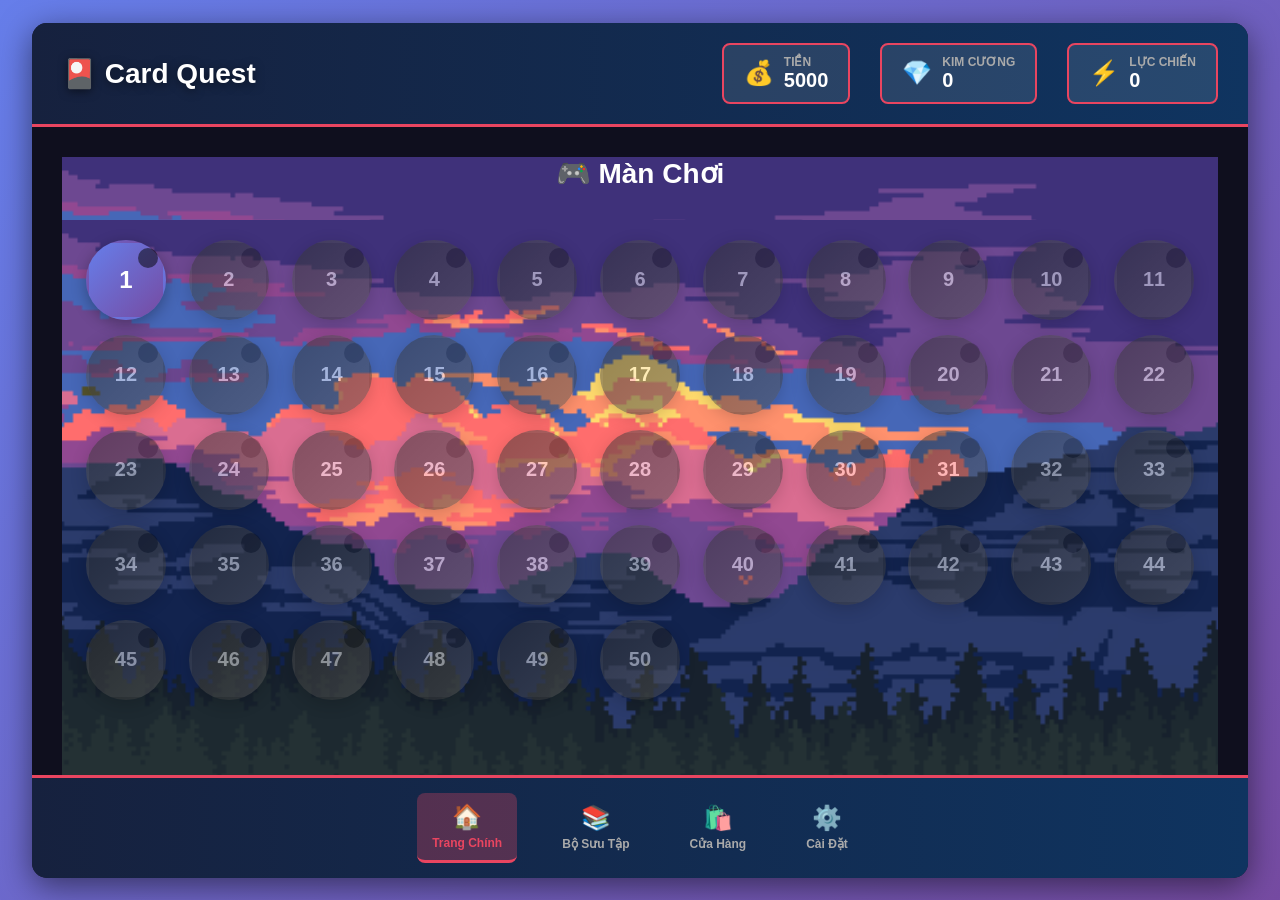
==== commit bee4ce45: "Mobile battle UI optimizations, Type Advantage system popup, and audio enhancements" ====
--- a/index.html
+++ b/index.html
@@ -233,21 +233,21 @@
         <div class="game-header">
             <div class="game-title">🎴 Card Quest</div>
             <div class="player-stats">
-                <div class="stat-item">
+                <div class="stat-item" onclick="showPowerPopup()">
                     <div class="stat-icon">💰</div>
                     <div>
                         <div class="stat-label">TIỀN</div>
                         <div class="stat-value" id="money">5000</div>
                     </div>
                 </div>
-                <div class="stat-item">
+                <div class="stat-item" onclick="showDiamondPopup()">
                     <div class="stat-icon">💎</div>
                     <div>
                         <div class="stat-label">KIM CƯƠNG</div>
-                        <div class="stat-value" id="diamond">250</div>
-                    </div>
-                </div>
-                <div class="stat-item">
+                        <div class="stat-value" id="diamond">0</div>
+                    </div>
+                </div>
+                <div class="stat-item" onclick="showPowerPopup()">
                     <div class="stat-icon">⚡</div>
                     <div>
                         <div class="stat-label">LỰC CHIẾN</div>
@@ -271,7 +271,7 @@
             <div class="page collection-page" data-page="collection">
                 <h2>🎴 Bộ Sưu Tập Thẻ Bài</h2>
                 <div class="collection-stats">
-                    <div>📊 Thẻ sở hữu: <strong id="ownedCount">8</strong>/54 | Tổng lực chiến: <strong>4250</strong></div>
+                    <div>📊 Thẻ sở hữu: <strong id="ownedCount">8</strong>/54 | Tổng lực chiến: <strong id="powerTotalDisplay">8</strong></div>
                 </div>
 
                 <!-- Nút chuyển đổi Sở hữu / Chưa sở hữu -->
@@ -333,6 +333,10 @@
                         🎴 Rương Truyền Thuyết
                         <div class="gacha-rate">1000 vàng</div>
                     </button>
+                    <button class="gacha-tab" onclick="selectChest('talent')">
+                        🎭 Rương Trác Việc
+                        <div class="gacha-rate">100 kim cương</div>
+                    </button>
                 </div>
 
                 <!-- Hiển thị rương được chọn -->
@@ -377,18 +381,6 @@
                         </div>
                     </div>
                     <div class="setting-desc">Bật/Tắt âm thanh hiệu ứng</div>
-                </div>
-
-                <div class="setting-item">
-                    <div class="setting-label">
-                        <span>🎮 Độ Khó</span>
-                    </div>
-                    <select>
-                        <option>Dễ</option>
-                        <option selected>Bình thường</option>
-                        <option>Khó</option>
-                    </select>
-                    <div class="setting-desc">Chọn độ khó chơi game</div>
                 </div>
 
                 <div class="setting-item">
@@ -466,6 +458,14 @@
                 <button class="exit-battle-btn" onclick="exitBattle()">🔙</button>
             </div>
 
+            <!-- Type Advantage Button (Top Toolbar) -->
+            <div class="battle-toolbar">
+                <button class="type-advantage-btn" onclick="showTypeAdvantagePopup()" title="Xem thông tin khắc hệ">
+                    <span class="type-advantage-icon">🔄</span>
+                    <span class="type-advantage-label">Khắc Hệ</span>
+                </button>
+            </div>
+
             <div class="battle-main">
                 <!-- Player Deck (at top for easy access) -->
                 <div class="player-deck">
@@ -495,6 +495,7 @@
                         <div class="battle-field enemy-field">
                             <div class="card-slot active" id="enemyCardSlot">
                                 <div class="card-placeholder">
+                                    <div class="habitat-badge" id="enemyHabitatBadge">🌤️</div>
                                     <div style="font-size: 40px; margin-bottom: 5px;" id="enemyCardEmoji">🐱</div>
                                     <div class="card-name" id="enemyCardName">Mèo Rừng</div>
                                     <div class="card-stats">
@@ -522,6 +523,7 @@
                         <div class="battle-field player-field">
                             <div class="card-slot active" id="playerCardSlot">
                                 <div class="card-placeholder">
+                                    <div class="habitat-badge" id="playerHabitatBadge">🌤️</div>
                                     <div style="font-size: 40px; margin-bottom: 5px;" id="playerCardEmoji">🐕</div>
                                     <div class="card-name" id="playerCardName">Chó</div>
                                     <div class="card-stats">
@@ -568,6 +570,168 @@
         </div>
     </div>
 
+    <!-- Power Info Popup -->
+    <div id="power-popup" class="info-popup" onclick="closePowerPopup()">
+        <div class="info-popup-content" onclick="event.stopPropagation()">
+            <div class="info-popup-header">
+                <h3>⚡ Thông Tin Lực Chiến</h3>
+                <button class="close-btn" onclick="closePowerPopup()">✕</button>
+            </div>
+            <div class="info-popup-body">
+                <div class="power-info-section">
+                    <h4>Tổng Lực Chiến</h4>
+                    <div class="power-total" id="powerTotalDisplay">0</div>
+                </div>
+                
+                <div class="power-info-section">
+                    <h4>Chi Tiết từng Rarity</h4>
+                    <div class="power-details" id="powerDetailsDisplay"></div>
+                </div>
+                
+                <div class="power-info-section">
+                    <h4>Mốc Lực Chiến & Bonus HP</h4>
+                    <div class="power-milestones">
+                        <div class="milestone">
+                            <span class="milestone-power">1,000 ⚡</span>
+                            <span class="milestone-bonus">+30 HP</span>
+                        </div>
+                        <div class="milestone">
+                            <span class="milestone-power">5,000 ⚡</span>
+                            <span class="milestone-bonus">+100 HP</span>
+                        </div>
+                        <div class="milestone">
+                            <span class="milestone-power">10,000 ⚡</span>
+                            <span class="milestone-bonus">+200 HP</span>
+                        </div>
+                        <div class="milestone">
+                            <span class="milestone-power">15,000 ⚡</span>
+                            <span class="milestone-bonus">+350 HP</span>
+                        </div>
+                    </div>
+                    <p class="milestone-note">💡 Bonus HP áp dụng cho tất cả thẻ của bạn khi chiến đấu!</p>
+                </div>
+            </div>
+        </div>
+    </div>
+
+    <!-- Diamond Info Popup -->
+    <div id="diamond-popup" class="info-popup" onclick="closeDiamondPopup()">
+        <div class="info-popup-content" onclick="event.stopPropagation()">
+            <div class="info-popup-header">
+                <h3>💎 Thông Tin Kim Cương</h3>
+                <button class="close-btn" onclick="closeDiamondPopup()">✕</button>
+            </div>
+            <div class="info-popup-body">
+                <div class="diamond-info-section">
+                    <h4>Kim Cương Hiện Tại</h4>
+                    <div class="diamond-total" id="diamondTotalDisplay">0</div>
+                </div>
+                
+                <div class="diamond-info-section">
+                    <h4>Cách Kiếm Kim Cương</h4>
+                    <div class="diamond-sources">
+                        <div class="source-item">
+                            <span class="source-level">Màn 10</span>
+                            <span class="source-reward">+50 💎</span>
+                        </div>
+                        <div class="source-item">
+                            <span class="source-level">Màn 20</span>
+                            <span class="source-reward">+100 💎</span>
+                        </div>
+                        <div class="source-item">
+                            <span class="source-level">Màn 30</span>
+                            <span class="source-reward">+150 💎</span>
+                        </div>
+                        <div class="source-item">
+                            <span class="source-level">Màn 40</span>
+                            <span class="source-reward">+200 💎</span>
+                        </div>
+                        <div class="source-item">
+                            <span class="source-level">Màn 50</span>
+                            <span class="source-reward">+300 💎</span>
+                        </div>
+                    </div>
+                </div>
+                
+                <div class="diamond-info-section">
+                    <h4>Mua Rương của Kim Cương</h4>
+                    <div class="diamond-shop">
+                        <div class="shop-item">
+                            <span class="shop-name">🎭 Rương Trác Việc</span>
+                            <span class="shop-price">100 💎</span>
+                            <span class="shop-rate">50% Tím + 50% Cam</span>
+                        </div>
+                    </div>
+                </div>
+            </div>
+        </div>
+    </div>
+
+    <!-- Type Advantage Info Popup -->
+    <div id="type-advantage-popup" class="info-popup" onclick="closeTypeAdvantagePopup()">
+        <div class="info-popup-content" onclick="event.stopPropagation()">
+            <div class="info-popup-header">
+                <h3>🔄 Hệ Thống Khắc Hệ</h3>
+                <button class="close-btn" onclick="closeTypeAdvantagePopup()">✕</button>
+            </div>
+            <div class="info-popup-body">
+                <div class="type-advantage-section">
+                    <h4>Vòng Tròn Khắc Hệ</h4>
+                    <div class="type-circle">
+                        <div class="type-item land">
+                            <span class="type-emoji">🏜️</span>
+                            <span class="type-name">Land<br>(Đất)</span>
+                        </div>
+                        <div class="type-arrow">→</div>
+                        <div class="type-item sky">
+                            <span class="type-emoji">🌤️</span>
+                            <span class="type-name">Sky<br>(Trời)</span>
+                        </div>
+                        <div class="type-arrow">→</div>
+                        <div class="type-item water">
+                            <span class="type-emoji">🌊</span>
+                            <span class="type-name">Water<br>(Nước)</span>
+                        </div>
+                        <div class="type-arrow">→</div>
+                    </div>
+                </div>
+                
+                <div class="type-advantage-section">
+                    <h4>Quy Tắc Khắc Hệ</h4>
+                    <div class="advantage-rules">
+                        <div class="rule-item">
+                            <span class="rule-from">🏜️ Land</span>
+                            <span class="rule-text">khắc</span>
+                            <span class="rule-to">🌤️ Sky</span>
+                            <span class="rule-boost">+20% 💥</span>
+                        </div>
+                        <div class="rule-item">
+                            <span class="rule-from">🌤️ Sky</span>
+                            <span class="rule-text">khắc</span>
+                            <span class="rule-to">🌊 Water</span>
+                            <span class="rule-boost">+20% 💥</span>
+                        </div>
+                        <div class="rule-item">
+                            <span class="rule-from">🌊 Water</span>
+                            <span class="rule-text">khắc</span>
+                            <span class="rule-to">🏜️ Land</span>
+                            <span class="rule-boost">+20% 💥</span>
+                        </div>
+                    </div>
+                </div>
+                
+                <div class="type-advantage-section">
+                    <h4>💡 Mẹo</h4>
+                    <div class="advantage-tips">
+                        <p>✓ Khi thẻ của bạn khắc thẻ đối thủ, sát thương tăng 20%</p>
+                        <p>✓ Hãy chọn thẻ phù hợp với hệ của đối thủ để chiến thắng dễ dàng hơn</p>
+                        <p>✓ Xem badge nhỏ ở góc trên cùng bên phải của thẻ để biết hệ của nó</p>
+                    </div>
+                </div>
+            </div>
+        </div>
+    </div>
+
     <!-- Modal Popup Gacha Result -->
     <div id="gacha-modal" class="gacha-modal">
         <div class="gacha-modal-content">
@@ -651,29 +815,38 @@
                 console.log('Không thể auto play nhạc:', err);
             });
         });
+
+        // ==================== HIT SOUND ====================
+        // Tạo audio element cho âm thanh khi đánh trúng
+        const hitSound = new Audio('nhac/hit.mp3');
+        hitSound.volume = 0.5;
+        
+        // Global state cho SFX
+        let sfxEnabled = true;
         
         // Dữ liệu tất cả 54 thẻ bài
         const allCards = [
-            // Common (Trắng) - 15 loài
-            { name: 'Mèo Rừng', type: 'carnivore', habitat: 'land', rarity: 'common', atk: 12, hp: 18, owned: true, emoji: '🐱' },
-            { name: 'Chó', type: 'carnivore', habitat: 'land', rarity: 'common', atk: 10, hp: 20, owned: true, emoji: '🐕' },
-            { name: 'Sư Tử Biển', type: 'carnivore', habitat: 'water', rarity: 'common', atk: 10, hp: 20, owned: true, emoji: '🦭' },
-            { name: 'Gấu Trúc', type: 'herbivore', habitat: 'land', rarity: 'common', atk: 6, hp: 24, owned: true, emoji: '🐼' },
-            { name: 'Rái Cá', type: 'herbivore', habitat: 'water', rarity: 'common', atk: 15, hp: 15, owned: true, emoji: '🦦' },
-            { name: 'Hươu', type: 'herbivore', habitat: 'land', rarity: 'common', atk: 5, hp: 25, owned: true, emoji: '🦌' },
-            { name: 'Cá chép', type: 'omnivore', habitat: 'water', rarity: 'common', atk: 2, hp: 28, owned: true, emoji: '🐠' },
-            { name: 'Chuột', type: 'herbivore', habitat: 'land', rarity: 'common', atk: 10, hp: 20, owned: true, emoji: '🐭' },
-            { name: 'Chim Bồ Câu', type: 'omnivore', habitat: 'sky', rarity: 'common', atk: 10, hp: 20, owned: true, emoji: '🕊️' },
-            { name: 'Qụa', type: 'omnivore', habitat: 'sky', rarity: 'common', atk: 18, hp: 12, owned: false, emoji: '🐓' },
+            // Common (Trắng) - 16 loài
+            { name: 'Mèo Rừng', type: 'carnivore', habitat: 'land', rarity: 'common', atk: 12, hp: 18, owned: false, emoji: '🐈‍⬛' },
+            { name: 'Chó', type: 'carnivore', habitat: 'land', rarity: 'common', atk: 10, hp: 20, owned: false, emoji: '🐕' },
+            { name: 'Sư Tử Biển', type: 'carnivore', habitat: 'water', rarity: 'common', atk: 10, hp: 20, owned: false, emoji: '🦭' },
+            { name: 'Gấu Trúc', type: 'herbivore', habitat: 'land', rarity: 'common', atk: 6, hp: 24, owned: false, emoji: '🐼' },
+            { name: 'Rái Cá', type: 'herbivore', habitat: 'water', rarity: 'common', atk: 15, hp: 15, owned: false, emoji: '🦦' },
+            { name: 'Hươu', type: 'herbivore', habitat: 'land', rarity: 'common', atk: 5, hp: 25, owned: false, emoji: '🦌' },
+            { name: 'Cá chép', type: 'omnivore', habitat: 'water', rarity: 'common', atk: 2, hp: 28, owned: false, emoji: '🐠' },
+            { name: 'Chuột', type: 'herbivore', habitat: 'land', rarity: 'common', atk: 10, hp: 20, owned: false, emoji: '🐭' },
+            { name: 'Chim Bồ Câu', type: 'omnivore', habitat: 'sky', rarity: 'common', atk: 10, hp: 20, owned: false, emoji: '🕊️' },
+            { name: 'Qụa', type: 'omnivore', habitat: 'sky', rarity: 'common', atk: 18, hp: 12, owned: false, emoji: '🐦‍⬛' },
             { name: 'Mèo', type: 'carnivore', habitat: 'land', rarity: 'common', atk: 11, hp: 19, owned: false, emoji: '🐈' },
             { name: 'Thỏ', type: 'herbivore', habitat: 'land', rarity: 'common', atk: 7, hp: 23, owned: false, emoji: '🐰' },
             { name: 'Thiên Nga', type: 'omnivore', habitat: 'water', rarity: 'common', atk: 1, hp: 29, owned: false, emoji: '🦢' },
             { name: 'Gà', type: 'omnivore', habitat: 'land', rarity: 'common', atk: 15, hp: 15, owned: false, emoji: '🐓' },
             { name: 'Nai', type: 'herbivore', habitat: 'land', rarity: 'common', atk: 5, hp: 25, owned: false, emoji: '🦌' },
-            
-            // Rare (Xanh Lá) - 15 loài
-            { name: 'Cá Kiếm', type: 'carnivore', habitat: 'water', rarity: 'rare', atk: 20, hp: 30, owned: true, emoji: '🐟' },
-            { name: 'Cá Heo', type: 'omnivore', habitat: 'water', rarity: 'rare', atk: 15, hp: 35, owned: true, emoji: '🐬' },
+            { name: 'Cừu', type: 'herbivore', habitat: 'land', rarity: 'common', atk: 5, hp: 25, owned: false, emoji: '🐑' },
+            
+            // Rare (Xanh Lá) - 16 loài
+            { name: 'Cá Kiếm', type: 'carnivore', habitat: 'water', rarity: 'rare', atk: 20, hp: 30, owned: false, emoji: '🐟' },
+            { name: 'Cá Heo', type: 'omnivore', habitat: 'water', rarity: 'rare', atk: 15, hp: 35, owned: false, emoji: '🐬' },
             { name: 'Chim Ưng', type: 'carnivore', habitat: 'sky', rarity: 'rare', atk: 30, hp: 20, owned: false, emoji: '🦅' },
             { name: 'Báo Đốm', type: 'carnivore', habitat: 'land', rarity: 'rare', atk: 20, hp: 30, owned: false, emoji: '🐆' },
             { name: 'Chim công', type: 'carnivore', habitat: 'land', rarity: 'rare', atk: 10, hp: 40, owned: false, emoji: '🦚' },
@@ -687,8 +860,9 @@
             { name: 'Cá Đèn Lồng', type: 'carnivore', habitat: 'water', rarity: 'rare', atk: 10, hp: 40, owned: false, emoji: '🐙' },
             { name: 'Sói', type: 'herbivore', habitat: 'land', rarity: 'rare', atk: 20, hp: 30, owned: false, emoji: '🐺' },
             { name: 'Kền Kền', type: 'carnivore', habitat: 'sky', rarity: 'rare', atk: 15, hp: 35, owned: false, emoji: '🦅' },
-            
-            // Super Rare (Xanh Dương) - 10 loài
+            { name: 'Trâu Nước', type: 'omnivore', habitat: 'land', rarity: 'rare', atk: 15, hp: 35, owned: false, emoji: '🐃' },
+            
+            // Super Rare (Xanh Dương) - 11 loài
             { name: 'Đại Bàng', type: 'carnivore', habitat: 'sky', rarity: 'super-rare', atk: 60, hp: 40, owned: false, emoji: '🦅' },
             { name: 'Sư Tử', type: 'carnivore', habitat: 'land', rarity: 'super-rare', atk: 50, hp: 50, owned: false, emoji: '🦁' },
             { name: 'Cá Voi Sát Thủ', type: 'carnivore', habitat: 'water', rarity: 'super-rare', atk: 40, hp: 60, owned: false, emoji: '🐋' },
@@ -699,23 +873,24 @@
             { name: 'Cá Sấu', type: 'carnivore', habitat: 'water', rarity: 'super-rare', atk: 40, hp: 60, owned: false, emoji: '🐊' },
             { name: 'Rắn Hổ Mang', type: 'omnivore', habitat: 'land', rarity: 'super-rare', atk: 70, hp: 30, owned: false, emoji: '🐍' },
             { name: 'Hà mã', type: 'omnivore', habitat: 'water', rarity: 'super-rare', atk: 42, hp: 58, owned: false, emoji: '🦛' },
+            { name: 'Gấu Trắng', type: 'carnivore', habitat: 'land', rarity: 'super-rare', atk: 45, hp: 55, owned: false, emoji: '🐻‍❄️' },
             
             // Ultra Rare (Tím) - 8 loài
-            { name: 'T-Rex', type: 'carnivore', habitat: 'sky', rarity: 'ultra-rare', atk: 200, hp: 200, owned: false, emoji: '🦖' },
-            { name: 'Mosasaurus', type: 'omnivore', habitat: 'land', rarity: 'ultra-rare', atk: 190, hp: 210, owned: false, emoji: '🦈' },
-            { name: 'Pteranodon', type: 'carnivore', habitat: 'land', rarity: 'ultra-rare', atk: 300, hp: 100, owned: false, emoji: '🦅' },
-            { name: 'Titannoboa', type: 'carnivore', habitat: 'water', rarity: 'ultra-rare', atk: 100, hp: 300, owned: false, emoji: '🐍' },
-            { name: 'Megalodon', type: 'carnivore', habitat: 'sky', rarity: 'ultra-rare', atk: 250, hp: 150, owned: false, emoji: '🦈' },
-            { name: 'Cá Voi Xanh', type: 'carnivore', habitat: 'land', rarity: 'ultra-rare', atk: 100, hp: 300, owned: false, emoji: '🐳' },
-            { name: 'Spinosaurus', type: 'carnivore', habitat: 'water', rarity: 'ultra-rare', atk: 210, hp: 190, owned: false, emoji: '🦖' },
-            { name: 'Voi ma mút', type: 'carnivore', habitat: 'sky', rarity: 'ultra-rare', atk: 80, hp: 320, owned: false, emoji: '🦣' },
+            { name: 'T-Rex', type: 'carnivore', habitat: 'land', rarity: 'ultra-rare', atk: 200, hp: 200, owned: false, emoji: '🦖' },
+            { name: 'Mosasaurus', type: 'omnivore', habitat: 'water', rarity: 'ultra-rare', atk: 190, hp: 210, owned: false, emoji: '🦈' },
+            { name: 'Pteranodon', type: 'carnivore', habitat: 'sky', rarity: 'ultra-rare', atk: 300, hp: 100, owned: false, emoji: '🦅' },
+            { name: 'Titannoboa', type: 'carnivore', habitat: 'land', rarity: 'ultra-rare', atk: 100, hp: 300, owned: false, emoji: '🐍' },
+            { name: 'Megalodon', type: 'carnivore', habitat: 'water', rarity: 'ultra-rare', atk: 250, hp: 150, owned: false, emoji: '🦈' },
+            { name: 'Cá Voi Xanh', type: 'carnivore', habitat: 'water', rarity: 'ultra-rare', atk: 100, hp: 300, owned: false, emoji: '🐳' },
+            { name: 'Spinosaurus', type: 'carnivore', habitat: 'land', rarity: 'ultra-rare', atk: 210, hp: 190, owned: false, emoji: '🦖' },
+            { name: 'Voi ma mút', type: 'carnivore', habitat: 'land', rarity: 'ultra-rare', atk: 80, hp: 320, owned: false, emoji: '🦣' },
             
             // Legendary (Cam) - 6 loài
-            { name: 'Phoenix', type: 'carnivore', habitat: 'sky', rarity: 'legendary', atk: 400, hp: 600, owned: true, emoji: '🔥' },
+            { name: 'Phoenix', type: 'carnivore', habitat: 'sky', rarity: 'legendary', atk: 400, hp: 600, owned: false, emoji: '🐦‍🔥' },
             { name: 'Rồng', type: 'carnivore', habitat: 'sky', rarity: 'legendary', atk: 500, hp: 500, owned: false, emoji: '🐉' },
-            { name: 'Kraken', type: 'carnivore', habitat: 'water', rarity: 'legendary', atk: 350, hp: 650, owned: false, emoji: '🐙' },
+            { name: 'Kraken', type: 'carnivore', habitat: 'water', rarity: 'legendary', atk: 350, hp: 650, owned: false, emoji: '🦑' },
             { name: 'Hydra', type: 'carnivore', habitat: 'water', rarity: 'legendary', atk: 500, hp: 500, owned: false, emoji: '🐍' },
-            { name: 'Chimera', type: 'carnivore', habitat: 'land', rarity: 'legendary', atk: 450, hp: 550, owned: false, emoji: '🦁' },
+            { name: 'Chimera', type: 'carnivore', habitat: 'land', rarity: 'legendary', atk: 450, hp: 550, owned: false, emoji: '👹' },
             { name: 'Kì lân', type: 'omnivore', habitat: 'land', rarity: 'legendary', atk: 100, hp: 900, owned: false, emoji: '🦄' }
         ];
 
@@ -728,6 +903,102 @@
         // Biến toàn cục
         let currentRarity = 'common';
         let showOwnedOnly = true;
+        let playerPower = 0;
+
+        // Tính lực chiến từ các thẻ sở hữu
+        function calculatePlayerPower() {
+            const powerPerCard = {
+                'common': 100,
+                'rare': 200,
+                'super-rare': 350,
+                'ultra-rare': 600,
+                'legendary': 1000
+            };
+            
+            playerPower = allCards
+                .filter(card => card.owned)
+                .reduce((total, card) => total + (powerPerCard[card.rarity] || 0), 0);
+            
+            return playerPower;
+        }
+        
+        // Lấy bonus HP dựa trên mốc lực chiến
+        function getHpBonus(power) {
+            if (power >= 15000) return 350;
+            if (power >= 10000) return 200;
+            if (power >= 5000) return 100;
+            if (power >= 1000) return 30;
+            return 0;
+        }
+        
+        // Cập nhật hiển thị lực chiến
+        function updatePowerDisplay() {
+            calculatePlayerPower();
+            document.getElementById('power').textContent = playerPower;
+        }
+
+        // Hiển thị popup lực chiến
+        function showPowerPopup() {
+            const powerPerCard = {
+                'common': 100,
+                'rare': 200,
+                'super-rare': 350,
+                'ultra-rare': 600,
+                'legendary': 1000
+            };
+            
+            // Cập nhật tổng lực chiến
+            document.getElementById('powerTotalDisplay').textContent = playerPower;
+            
+            // Chi tiết từng rarity
+            let detailsHtml = '';
+            const rarityNames = {
+                'common': '⚪ Trắng (Common)',
+                'rare': '🟢 Xanh Lá (Rare)',
+                'super-rare': '🔵 Xanh Lam (Super Rare)',
+                'ultra-rare': '🟣 Tím (Ultra Rare)',
+                'legendary': '🟠 Cam (Legendary)'
+            };
+            
+            Object.keys(powerPerCard).forEach(rarity => {
+                const ownedCount = allCards.filter(c => c.owned && c.rarity === rarity).length;
+                const totalPower = ownedCount * powerPerCard[rarity];
+                if (ownedCount > 0 || totalPower > 0) {
+                    detailsHtml += `
+                        <div class="power-detail-item">
+                            <span class="power-detail-rarity">${rarityNames[rarity]}</span>
+                            <span class="power-detail-calc">${ownedCount} x ${powerPerCard[rarity]} = <strong>${totalPower}</strong></span>
+                        </div>
+                    `;
+                }
+            });
+            
+            document.getElementById('powerDetailsDisplay').innerHTML = detailsHtml;
+            document.getElementById('power-popup').classList.add('active');
+        }
+
+        function closePowerPopup() {
+            document.getElementById('power-popup').classList.remove('active');
+        }
+
+        // Hiển thị popup kim cương
+        function showDiamondPopup() {
+            document.getElementById('diamondTotalDisplay').textContent = playerDiamond;
+            document.getElementById('diamond-popup').classList.add('active');
+        }
+
+        function closeDiamondPopup() {
+            document.getElementById('diamond-popup').classList.remove('active');
+        }
+
+        // Hiển thị popup khắc hệ
+        function showTypeAdvantagePopup() {
+            document.getElementById('type-advantage-popup').classList.add('active');
+        }
+
+        function closeTypeAdvantagePopup() {
+            document.getElementById('type-advantage-popup').classList.remove('active');
+        }
 
         // Lọc thẻ theo tiêu chí
         function filterCards() {
@@ -776,6 +1047,9 @@
             if (ownedCount) {
                 ownedCount.textContent = owned;
             }
+            
+            // Cập nhật lực chiến
+            updatePowerDisplay();
         }
 
         // Chuyển tab độ hiếm
@@ -958,6 +1232,8 @@
                 sfxToggle.hasListener = true;
                 sfxToggle.addEventListener('click', function() {
                     this.classList.toggle('active');
+                    // Điều khiển âm thanh hiệu ứng
+                    sfxEnabled = this.classList.contains('active');
                 });
             }
         }
@@ -980,6 +1256,7 @@
             
             const gameState = {
                 playerMoney: playerMoney,
+                playerDiamond: playerDiamond,
                 cards: allCards.map(card => ({
                     name: card.name,
                     owned: card.owned
@@ -998,6 +1275,7 @@
                 try {
                     const gameState = JSON.parse(saved);
                     playerMoney = gameState.playerMoney || 5000;
+                    playerDiamond = gameState.playerDiamond || 0;
                     
                     // Cập nhật owned status cho các thẻ
                     if (gameState.cards) {
@@ -1009,13 +1287,17 @@
                         });
                     }
                     
-                    console.log('📊 Loaded from localStorage - Money:', playerMoney, 'Cards:', gameState.cards?.length || 0);
+                    console.log('📊 Loaded from localStorage - Money:', playerMoney, 'Diamonds:', playerDiamond, 'Cards:', gameState.cards?.length || 0);
                     updateMoney();
+                    updateDiamond();
+                    updatePowerDisplay();
                 } catch (e) {
                     console.error('Lỗi khi tải tiến trình:', e);
                 }
             } else {
                 console.log('📊 No saved data in localStorage - starting fresh');
+                updateDiamond();
+                updatePowerDisplay();
             }
         }
 
@@ -1030,10 +1312,12 @@
                 
                 // Reset playerMoney
                 playerMoney = 5000;
+                playerDiamond = 0;
                 
                 // Lưu gameState mới (tất cả thẻ owned = false)
                 const emptyGameState = {
                     playerMoney: 5000,
+                    playerDiamond: 0,
                     cards: allCards.map(card => ({
                         name: card.name,
                         owned: false
@@ -1125,7 +1409,9 @@
                         name: randomCard.name,
                         atk: Math.round(randomCard.atk * statMultiplier),
                         hp: Math.round(randomCard.hp * statMultiplier),
-                        emoji: randomCard.emoji
+                        maxHp: Math.round(randomCard.hp * statMultiplier),
+                        emoji: randomCard.emoji,
+                        habitat: randomCard.habitat
                     });
                 }
             }
@@ -1284,7 +1570,8 @@
                     hp: card.maxHp,
                     emoji: card.emoji,
                     currentHp: card.maxHp,
-                    rarity: card.rarity
+                    rarity: card.rarity,
+                    habitat: card.habitat
                 });
             } else {
                 return;
@@ -1315,9 +1602,16 @@
 
             // Setup battle state
             battleState.currentLevel = currentBattleLevel;
+            
+            // Calculate current power and HP bonus
+            calculatePlayerPower();
+            const hpBonus = getHpBonus(playerPower);
+            
             battleState.playerDeck = selectedCardsForBattle.map(card => ({
                 ...card,
-                currentHp: card.hp || card.currentHp
+                hp: (card.hp || card.currentHp) + hpBonus,
+                currentHp: (card.hp || card.currentHp) + hpBonus,
+                maxHp: (card.hp || card.currentHp) + hpBonus
             }));
             
             console.log('✅ Battle state playerDeck set:', battleState.playerDeck);
@@ -1405,6 +1699,21 @@
             
             document.getElementById('playerDeckCount').textContent = playerAlive;
             document.getElementById('enemyDeckCount').textContent = enemyAlive;
+
+            // Display first enemy card if not showing any
+            if (battleState.phase === 'select' && battleState.selectedEnemyCard === null) {
+                const firstAliveEnemy = battleState.enemyDeck.findIndex(c => c.currentHp > 0);
+                if (firstAliveEnemy >= 0) {
+                    const enemyCard = battleState.enemyDeck[firstAliveEnemy];
+                    document.getElementById('enemyCardEmoji').textContent = enemyCard.emoji;
+                    document.getElementById('enemyCardName').textContent = enemyCard.name;
+                    document.getElementById('enemyCardAtk').textContent = enemyCard.atk;
+                    document.getElementById('enemyCardHp').textContent = enemyCard.currentHp;
+                    document.getElementById('enemyMaxHP').textContent = enemyCard.maxHp;
+                    updateHealthBar('enemyHealthBar', enemyCard.currentHp, enemyCard.maxHp);
+                    document.getElementById('enemyHabitatBadge').textContent = getHabitatIcon(enemyCard.habitat);
+                }
+            }
 
             // Update turn info
             const turnText = battleState.phase === 'select' 
@@ -1461,6 +1770,7 @@
             document.getElementById('playerCardHp').textContent = selectedCard.currentHp;
             document.getElementById('playerMaxHP').textContent = selectedCard.maxHp;
             updateHealthBar('playerHealthBar', selectedCard.currentHp, selectedCard.maxHp);
+            document.getElementById('playerHabitatBadge').textContent = getHabitatIcon(selectedCard.habitat);
             
             renderBattleScreen();
         }
@@ -1491,6 +1801,21 @@
             }, 500);
         }
 
+        // Type advantage system: Land > Sky > Water > Land (circular)
+        function getTypeAdvantage(attackerHabitat, defenderHabitat) {
+            const advantages = {
+                'land': 'sky',    // Land khắc Sky
+                'sky': 'water',   // Sky khắc Water
+                'water': 'land'   // Water khắc Land
+            };
+            
+            // Nếu attacker's habitat khắc defender's habitat, tăng 20% damage
+            if (advantages[attackerHabitat] === defenderHabitat) {
+                return 1.2; // 20% boost
+            }
+            return 1; // Không khắc = normal damage
+        }
+
         // Execute battle round
         function executeBattleRound() {
             const playerCard = battleState.playerDeck[battleState.selectedPlayerCard];
@@ -1502,8 +1827,15 @@
             }
 
             // Calculate damage
-            const playerDamage = Math.max(1, playerCard.atk - Math.floor(Math.random() * 5));
-            const enemyDamage = Math.max(1, enemyCard.atk - Math.floor(Math.random() * 5));
+            let playerDamage = Math.max(1, playerCard.atk - Math.floor(Math.random() * 5));
+            let enemyDamage = Math.max(1, enemyCard.atk - Math.floor(Math.random() * 5));
+
+            // Apply type advantage
+            const playerAdvantage = getTypeAdvantage(playerCard.habitat, enemyCard.habitat);
+            const enemyAdvantage = getTypeAdvantage(enemyCard.habitat, playerCard.habitat);
+            
+            playerDamage = Math.round(playerDamage * playerAdvantage);
+            enemyDamage = Math.round(enemyDamage * enemyAdvantage);
 
             // Apply damage
             enemyCard.currentHp = Math.max(0, enemyCard.currentHp - playerDamage);
@@ -1531,16 +1863,15 @@
                 const nextAliveEnemy = battleState.enemyDeck.findIndex(c => c.currentHp > 0);
                 if (nextAliveEnemy >= 0) {
                     battleState.selectedEnemyCard = nextAliveEnemy;
-                    // Auto-display next enemy card
+                    // Auto-display next enemy card immediately
                     const nextEnemyCard = battleState.enemyDeck[nextAliveEnemy];
-                    setTimeout(() => {
-                        document.getElementById('enemyCardEmoji').textContent = nextEnemyCard.emoji;
-                        document.getElementById('enemyCardName').textContent = nextEnemyCard.name;
-                        document.getElementById('enemyCardAtk').textContent = nextEnemyCard.atk;
-                        document.getElementById('enemyCardHp').textContent = nextEnemyCard.currentHp;
-                        document.getElementById('enemyMaxHP').textContent = nextEnemyCard.maxHp;
-                        updateHealthBar('enemyHealthBar', nextEnemyCard.currentHp, nextEnemyCard.maxHp);
-                    }, 1500);
+                    document.getElementById('enemyCardEmoji').textContent = nextEnemyCard.emoji;
+                    document.getElementById('enemyCardName').textContent = nextEnemyCard.name;
+                    document.getElementById('enemyCardAtk').textContent = nextEnemyCard.atk;
+                    document.getElementById('enemyCardHp').textContent = nextEnemyCard.currentHp;
+                    document.getElementById('enemyMaxHP').textContent = nextEnemyCard.maxHp;
+                    updateHealthBar('enemyHealthBar', nextEnemyCard.currentHp, nextEnemyCard.maxHp);
+                    document.getElementById('enemyHabitatBadge').textContent = getHabitatIcon(nextEnemyCard.habitat);
                 }
             }
             
@@ -1564,10 +1895,86 @@
             }, 1500);
         }
 
+        // Get habitat icon
+        function getHabitatIcon(habitat) {
+            const icons = {
+                'land': '🏜️',
+                'water': '🌊',
+                'sky': '🌤️'
+            };
+            return icons[habitat] || '🌍';
+        }
+
         // Update battle field display
         function updateBattleField(playerDamage, enemyDamage) {
             const playerCard = battleState.playerDeck[battleState.selectedPlayerCard];
             const enemyCard = battleState.enemyDeck[battleState.selectedEnemyCard];
+
+            // Play hit sound wenn SFX enabled
+            if (sfxEnabled && (playerDamage > 0 || enemyDamage > 0)) {
+                hitSound.currentTime = 0; // Reset to start for multiple quick plays
+                hitSound.play().catch(err => console.log('Không thể phát âm thanh:', err));
+            }
+
+            // Add attack animations
+            const playerCardSlot = document.getElementById('playerCardSlot');
+            const enemyCardSlot = document.getElementById('enemyCardSlot');
+            
+            // If enemy takes damage - apply hit animation to enemy
+            if (playerDamage > 0) {
+                playerCardSlot.style.animation = 'none';
+                setTimeout(() => {
+                    playerCardSlot.style.animation = 'playerAttack 0.6s ease-in-out';
+                }, 10);
+                
+                enemyCardSlot.style.animation = 'none';
+                setTimeout(() => {
+                    enemyCardSlot.style.animation = 'enemyHit 0.6s ease-in-out';
+                }, 10);
+                
+                // Create explosion effect on enemy
+                const explosionEnemyEl = document.createElement('div');
+                explosionEnemyEl.style.position = 'absolute';
+                explosionEnemyEl.style.width = '80px';
+                explosionEnemyEl.style.height = '80px';
+                explosionEnemyEl.style.border = '3px solid rgba(255, 100, 100, 0.8)';
+                explosionEnemyEl.style.borderRadius = '50%';
+                explosionEnemyEl.style.pointerEvents = 'none';
+                explosionEnemyEl.style.animation = 'explosionEffect 0.6s ease-out';
+                explosionEnemyEl.style.left = '50%';
+                explosionEnemyEl.style.top = '50%';
+                explosionEnemyEl.style.transform = 'translate(-50%, -50%)';
+                enemyCardSlot.appendChild(explosionEnemyEl);
+                setTimeout(() => explosionEnemyEl.remove(), 600);
+            }
+            
+            // If player takes damage - apply hit animation to player
+            if (enemyDamage > 0) {
+                enemyCardSlot.style.animation = 'none';
+                setTimeout(() => {
+                    enemyCardSlot.style.animation = 'enemyAttack 0.6s ease-in-out';
+                }, 10);
+                
+                playerCardSlot.style.animation = 'none';
+                setTimeout(() => {
+                    playerCardSlot.style.animation = 'playerHit 0.6s ease-in-out';
+                }, 10);
+                
+                // Create explosion effect on player
+                const explosionPlayerEl = document.createElement('div');
+                explosionPlayerEl.style.position = 'absolute';
+                explosionPlayerEl.style.width = '80px';
+                explosionPlayerEl.style.height = '80px';
+                explosionPlayerEl.style.border = '3px solid rgba(100, 150, 255, 0.8)';
+                explosionPlayerEl.style.borderRadius = '50%';
+                explosionPlayerEl.style.pointerEvents = 'none';
+                explosionPlayerEl.style.animation = 'explosionEffect 0.6s ease-out';
+                explosionPlayerEl.style.left = '50%';
+                explosionPlayerEl.style.top = '50%';
+                explosionPlayerEl.style.transform = 'translate(-50%, -50%)';
+                playerCardSlot.appendChild(explosionPlayerEl);
+                setTimeout(() => explosionPlayerEl.remove(), 600);
+            }
 
             // Update player field
             document.getElementById('playerCardEmoji').textContent = playerCard.emoji;
@@ -1577,6 +1984,7 @@
             document.getElementById('playerHP').textContent = playerCard.currentHp;
             document.getElementById('playerMaxHP').textContent = playerCard.hp;
             updateHealthBar('playerHealthBar', playerCard.currentHp, playerCard.hp);
+            document.getElementById('playerHabitatBadge').textContent = getHabitatIcon(playerCard.habitat);
 
             // Update enemy field
             document.getElementById('enemyCardEmoji').textContent = enemyCard.emoji;
@@ -1584,8 +1992,9 @@
             document.getElementById('enemyCardAtk').textContent = enemyCard.atk;
             document.getElementById('enemyCardHp').textContent = enemyCard.currentHp;
             document.getElementById('enemyHP').textContent = enemyCard.currentHp;
-            document.getElementById('enemyMaxHP').textContent = enemyCard.hp;
-            updateHealthBar('enemyHealthBar', enemyCard.currentHp, enemyCard.hp);
+            document.getElementById('enemyMaxHP').textContent = enemyCard.maxHp;
+            updateHealthBar('enemyHealthBar', enemyCard.currentHp, enemyCard.maxHp);
+            document.getElementById('enemyHabitatBadge').textContent = getHabitatIcon(enemyCard.habitat);
 
             // Show damage numbers
             showDamageNumber('playerCardSlot', enemyDamage, true);
@@ -1652,6 +2061,7 @@
 
             let starsHtml = '';
             let goldReward = 0;
+            let diamondReward = 0;
             
             if (isVictory) {
                 // Calculate remaining player HP
@@ -1659,7 +2069,18 @@
                 const stars = levelSystem.calculateStars(battleState.currentLevel, remainingHp);
                 goldReward = levelSystem.getGoldReward(stars);
                 
+                // Check for diamond rewards at milestone levels
+                const diamondRewards = { 10: 50, 20: 100, 30: 150, 40: 200, 50: 300 };
+                if (diamondRewards[battleState.currentLevel]) {
+                    diamondReward = diamondRewards[battleState.currentLevel];
+                }
+                
                 // Star display
+                let diamondText = '';
+                if (diamondReward > 0) {
+                    diamondText = `<div class="diamond-reward">💎 +${diamondReward} Kim Cương!</div>`;
+                }
+                
                 starsHtml = `
                     <div class="star-display">
                         <div class="stars">
@@ -1668,6 +2089,7 @@
                             `).join('')}
                         </div>
                         <div class="star-text">${stars} Sao - +${goldReward} Vàng</div>
+                        ${diamondText}
                     </div>
                 `;
             }
@@ -1716,6 +2138,15 @@
                 );
 
                 gameState.playerMoney = playerMoney + goldReward;
+                
+                // Give diamond rewards at milestone levels
+                const diamondRewards = { 10: 50, 20: 100, 30: 150, 40: 200, 50: 300 };
+                let diamondReward = diamondRewards[battleState.currentLevel] || 0;
+                if (diamondReward > 0) {
+                    gameState.playerDiamond = (gameState.playerDiamond || 0) + diamondReward;
+                    playerDiamond += diamondReward;
+                }
+                
                 gameState.cards = allCards.map(card => ({
                     name: card.name,
                     owned: card.owned
@@ -1726,6 +2157,7 @@
                 
                 playerMoney += goldReward;
                 updateMoney();
+                updateDiamond();
                 generateLevels(); // Regenerate levels to show changes
             }
         }
@@ -1742,11 +2174,13 @@
         // Biến gacha
         let currentChest = 'normal';
         let playerMoney = 5000;
+        let playerDiamond = 0;
 
         const chestConfigs = {
             normal: {
                 name: 'Rương Thường',
                 price: 100,
+                currency: 'gold',
                 rates: [
                     { rarity: 'common', percent: 0.80 },
                     { rarity: 'rare', percent: 0.20 }
@@ -1755,6 +2189,7 @@
             rare: {
                 name: 'Rương Hiếm',
                 price: 500,
+                currency: 'gold',
                 rates: [
                     { rarity: 'common', percent: 0.40 },
                     { rarity: 'rare', percent: 0.30 },
@@ -1765,10 +2200,20 @@
             legend: {
                 name: 'Rương Truyền Thuyết',
                 price: 1000,
+                currency: 'gold',
                 rates: [
                     { rarity: 'super-rare', percent: 0.60 },
                     { rarity: 'ultra-rare', percent: 0.30 },
                     { rarity: 'legendary', percent: 0.10 }
+                ]
+            },
+            talent: {
+                name: 'Rương Trác Việc',
+                price: 100,
+                currency: 'diamond',
+                rates: [
+                    { rarity: 'ultra-rare', percent: 0.50 },
+                    { rarity: 'legendary', percent: 0.50 }
                 ]
             }
         };
@@ -1795,6 +2240,8 @@
         function updateChestInfo() {
             const config = chestConfigs[currentChest];
             const info = document.getElementById('selectedChestInfo');
+            const currency = config.currency === 'diamond' ? 'kim cương' : 'vàng';
+            const currencySymbol = config.currency === 'diamond' ? '💎' : '💰';
             
             let ratesHtml = '';
             config.rates.forEach(rate => {
@@ -1822,8 +2269,8 @@
                     ${ratesHtml}
                 </div>
                 <div class="gacha-buttons">
-                    <button class="gacha-btn-pull" onclick="pullChest(1)">📦 Mở x1 (${config.price} vàng)</button>
-                    <button class="gacha-btn-pull" onclick="pullChest(10)">📦 Mở x10 (${config.price * 10} vàng)</button>
+                    <button class="gacha-btn-pull" onclick="pullChest(1)">📦 Mở x1 (${config.price} ${currency})</button>
+                    <button class="gacha-btn-pull" onclick="pullChest(10)">📦 Mở x10 (${config.price * 10} ${currency})</button>
                 </div>
             `;
         }
@@ -1855,12 +2302,19 @@
             const config = chestConfigs[currentChest];
             const totalCost = config.price * count;
 
-            if (playerMoney < totalCost) {
-                alert(`❌ Vàng không đủ! Cần ${totalCost} vàng, bạn có ${playerMoney} vàng`);
-                return;
-            }
-
-            playerMoney -= totalCost;
+            if (config.currency === 'gold') {
+                if (playerMoney < totalCost) {
+                    alert(`❌ Vàng không đủ! Cần ${totalCost} vàng, bạn có ${playerMoney} vàng`);
+                    return;
+                }
+                playerMoney -= totalCost;
+            } else if (config.currency === 'diamond') {
+                if (playerDiamond < totalCost) {
+                    alert(`❌ Kim cương không đủ! Cần ${totalCost} kim cương, bạn có ${playerDiamond} kim cương`);
+                    return;
+                }
+                playerDiamond -= totalCost;
+            }
             const pulledCards = [];
 
             // Random và lấy thẻ
@@ -1875,6 +2329,7 @@
             // Hiển thị kết quả
             showPullResult(pulledCards);
             updateMoney();
+            updateDiamond();
         }
 
         // Hiển thị kết quả pull
@@ -1911,6 +2366,10 @@
             if (shopMoney) {
                 shopMoney.textContent = playerMoney;
             }
+        }
+
+        function updateDiamond() {
+            document.getElementById('diamond').textContent = playerDiamond;
         }
 
         function initShopButtons() {
--- a/css/style.css
+++ b/css/style.css
@@ -60,6 +60,15 @@
     padding: 10px 20px;
     border-radius: 8px;
     border: 2px solid #e94560;
+    cursor: pointer;
+    transition: all 0.3s ease;
+}
+
+.stat-item:hover {
+    background: rgba(255, 255, 255, 0.2);
+    border-color: #ff6b7a;
+    transform: translateY(-2px);
+    box-shadow: 0 4px 12px rgba(233, 69, 96, 0.3);
 }
 
 .stat-icon {
@@ -78,6 +87,17 @@
     color: #fff;
     font-size: 20px;
     font-weight: bold;
+}
+
+@keyframes fadeIn {
+    from {
+        opacity: 0;
+        transform: scale(0.95);
+    }
+    to {
+        opacity: 1;
+        transform: scale(1);
+    }
 }
 
 /* Main Content Area */
@@ -1074,20 +1094,21 @@
     }
 
     .stat-item {
-        padding: 6px 12px;
-        gap: 6px;
+        padding: 4px 8px;
+        gap: 4px;
     }
 
     .stat-icon {
-        font-size: 18px;
+        font-size: 16px;
+        width: 24px;
     }
 
     .stat-label {
-        font-size: 10px;
+        font-size: 9px;
     }
 
     .stat-value {
-        font-size: 14px;
+        font-size: 12px;
     }
 
     .game-content {
@@ -2254,6 +2275,7 @@
 .card-slot {
     opacity: 0.5;
     transition: all 0.3s ease;
+    position: relative;
 }
 
 .card-slot.active {
@@ -2269,6 +2291,23 @@
     border: 2px solid #fff;
     min-width: 120px;
     box-shadow: 0 4px 15px rgba(102, 126, 234, 0.4);
+    position: relative;
+}
+
+.habitat-badge {
+    position: absolute;
+    top: 5px;
+    right: 5px;
+    width: 28px;
+    height: 28px;
+    background: rgba(0, 0, 0, 0.6);
+    border-radius: 50%;
+    display: flex;
+    align-items: center;
+    justify-content: center;
+    font-size: 16px;
+    border: 2px solid rgba(255, 255, 255, 0.8);
+    box-shadow: 0 2px 8px rgba(0, 0, 0, 0.4);
 }
 
 .card-name {
@@ -2348,7 +2387,10 @@
     padding: 12px;
     box-shadow: 0 8px 32px rgba(102, 126, 234, 0.3);
     display: flex;
-    flex-direction: column;
+    flex-direction: row;
+    justify-content: space-between;
+    align-items: center;
+    gap: 15px;
     flex-shrink: 0;
 }
 
@@ -2365,6 +2407,53 @@
     color: #fff;
     margin: 0;
     font-size: 14px;
+}
+
+.battle-toolbar {
+    display: flex;
+    justify-content: center;
+    gap: 10px;
+    padding: 15px;
+    margin: 10px 0;
+    background: rgba(0, 0, 0, 0.3);
+    border-radius: 8px;
+}
+
+.type-advantage-btn {
+    background: linear-gradient(135deg, #667eea 0%, #764ba2 100%);
+    border: 2px solid #e94560;
+    color: #fff;
+    padding: 10px 20px;
+    border-radius: 8px;
+    display: flex;
+    align-items: center;
+    gap: 8px;
+    cursor: pointer;
+    font-weight: bold;
+    font-size: 13px;
+    transition: all 0.3s ease;
+    white-space: nowrap;
+}
+
+.type-advantage-btn:hover {
+    background: linear-gradient(135deg, #764ba2 0%, #667eea 100%);
+    border-color: #ff6b7a;
+    box-shadow: 0 4px 15px rgba(233, 69, 96, 0.4);
+    transform: translateY(-2px);
+}
+
+.type-advantage-icon {
+    font-size: 16px;
+}
+
+.type-advantage-label {
+    display: none;
+}
+
+@media (min-width: 768px) {
+    .type-advantage-label {
+        display: inline;
+    }
 }
 
 .player-deck {
@@ -2657,11 +2746,121 @@
     }
 }
 
+/* Attack Animations */
+@keyframes playerAttack {
+    0% {
+        transform: translateX(0) scale(1);
+    }
+    50% {
+        transform: translateX(130px) scale(1.1);
+        filter: brightness(1.3) drop-shadow(0 0 20px rgba(255, 200, 0, 0.8));
+    }
+    100% {
+        transform: translateX(0) scale(1);
+        filter: brightness(1);
+    }
+}
+
+@keyframes enemyHit {
+    0%, 100% {
+        transform: translateX(0) scale(1);
+        filter: drop-shadow(0 0 0px rgba(255, 100, 100, 0));
+    }
+    5% {
+        transform: translateX(-40px) scale(0.88) rotateZ(-4deg);
+        filter: drop-shadow(0 0 20px rgba(255, 80, 80, 1)) blur(1px);
+    }
+    15% {
+        transform: translateX(35px) scale(0.88) rotateZ(4deg);
+        filter: drop-shadow(0 0 20px rgba(255, 80, 80, 1)) blur(1px);
+    }
+    30% {
+        transform: translateX(-25px) scale(0.90) rotateZ(-3deg);
+        filter: drop-shadow(0 0 15px rgba(255, 100, 100, 0.8));
+    }
+    45% {
+        transform: translateX(15px) scale(0.92) rotateZ(2deg);
+        filter: drop-shadow(0 0 10px rgba(255, 100, 100, 0.6));
+    }
+}
+
+@keyframes explosionEffect {
+    0% {
+        transform: scale(0.8);
+        opacity: 1;
+    }
+    50% {
+        transform: scale(1.15);
+        opacity: 0.8;
+    }
+    100% {
+        transform: scale(0.8);
+        opacity: 0;
+    }
+}
+
+@keyframes enemyAttack {
+    0% {
+        transform: translateX(0) scale(1);
+    }
+    50% {
+        transform: translateX(-130px) scale(1.1);
+        filter: brightness(1.3) drop-shadow(0 0 20px rgba(255, 200, 0, 0.8));
+    }
+    100% {
+        transform: translateX(0) scale(1);
+        filter: brightness(1);
+    }
+}
+
+@keyframes playerHit {
+    0%, 100% {
+        transform: translateX(0) scale(1);
+        filter: drop-shadow(0 0 0px rgba(100, 150, 255, 0));
+    }
+    5% {
+        transform: translateX(40px) scale(0.88) rotateZ(4deg);
+        filter: drop-shadow(0 0 20px rgba(100, 150, 255, 1)) blur(1px);
+    }
+    15% {
+        transform: translateX(-35px) scale(0.88) rotateZ(-4deg);
+        filter: drop-shadow(0 0 20px rgba(100, 150, 255, 1)) blur(1px);
+    }
+    30% {
+        transform: translateX(25px) scale(0.90) rotateZ(3deg);
+        filter: drop-shadow(0 0 15px rgba(100, 150, 255, 0.8));
+    }
+    45% {
+        transform: translateX(-15px) scale(0.92) rotateZ(-2deg);
+        filter: drop-shadow(0 0 10px rgba(100, 150, 255, 0.6));
+    }
+}
+
 .star-text {
     color: #ffd700;
     font-weight: bold;
     font-size: 16px;
     text-shadow: 0 0 10px rgba(255, 215, 0, 0.5);
+}
+
+.diamond-reward {
+    color: #00ffff;
+    font-weight: bold;
+    font-size: 18px;
+    text-shadow: 0 0 15px rgba(0, 255, 255, 0.8);
+    margin-top: 10px;
+    animation: diamondPulse 1.5s ease-in-out infinite;
+}
+
+@keyframes diamondPulse {
+    0%, 100% {
+        transform: scale(1);
+        text-shadow: 0 0 15px rgba(0, 255, 255, 0.8);
+    }
+    50% {
+        transform: scale(1.1);
+        text-shadow: 0 0 25px rgba(0, 255, 255, 1);
+    }
 }
 
 .result-title {
@@ -2889,17 +3088,19 @@
     }
 
     .game-header {
-        padding: 12px 15px;
-        min-height: 60px;
+        padding: 8px 12px;
+        min-height: 50px;
+        gap: 6px;
     }
 
     .game-title {
-        font-size: 16px;
+        font-size: 14px;
     }
 
     .player-stats {
         font-size: 12px;
-        gap: 10px;
+        gap: 6px;
+        flex-wrap: wrap;
     }
 
     .nav-bar {
@@ -2907,8 +3108,8 @@
     }
 
     .nav-item {
-        font-size: 11px;
-        padding: 6px 10px;
+        font-size: 10px;
+        padding: 4px 8px;
     }
 
     .levels-grid {
@@ -3182,4 +3383,586 @@
         min-height: 220px;
         border: 2px solid;
     }
+}
+
+/* Info Popup - Power & Diamond */
+.info-popup {
+    position: fixed;
+    top: 0;
+    left: 0;
+    right: 0;
+    bottom: 0;
+    background: rgba(0, 0, 0, 0.7);
+    display: none;
+    align-items: center;
+    justify-content: center;
+    z-index: 10000;
+    animation: fadeIn 0.3s ease-out;
+}
+
+.info-popup.active {
+    display: flex;
+}
+
+.info-popup-content {
+    background: linear-gradient(135deg, #1a1a2e 0%, #16213e 100%);
+    border: 2px solid #e94560;
+    border-radius: 15px;
+    padding: 30px;
+    max-width: 600px;
+    width: 90%;
+    max-height: 80vh;
+    overflow-y: auto;
+    box-shadow: 0 10px 40px rgba(233, 69, 96, 0.3);
+}
+
+.info-popup-header {
+    display: flex;
+    justify-content: space-between;
+    align-items: center;
+    margin-bottom: 25px;
+    border-bottom: 2px solid #e94560;
+    padding-bottom: 15px;
+}
+
+.info-popup-header h3 {
+    color: #fff;
+    font-size: 24px;
+}
+
+.close-btn {
+    background: transparent;
+    border: none;
+    color: #fff;
+    font-size: 28px;
+    cursor: pointer;
+    transition: color 0.3s ease;
+}
+
+.close-btn:hover {
+    color: #e94560;
+}
+
+.info-popup-body {
+    color: #fff;
+}
+
+.info-popup-body h4 {
+    color: #e94560;
+    font-size: 16px;
+    margin-bottom: 15px;
+    text-transform: uppercase;
+    letter-spacing: 1px;
+}
+
+.power-total,
+.diamond-total {
+    font-size: 32px;
+    font-weight: bold;
+    color: #00ff88;
+    text-shadow: 0 0 10px rgba(0, 255, 136, 0.5);
+    margin-bottom: 10px;
+}
+
+.power-info-section,
+.diamond-info-section {
+    margin-bottom: 30px;
+}
+
+.power-details {
+    background: rgba(0, 0, 0, 0.3);
+    border-left: 3px solid #00ff88;
+    padding: 15px;
+    border-radius: 8px;
+    display: grid;
+    gap: 8px;
+}
+
+.power-detail-item {
+    display: flex;
+    justify-content: space-between;
+    align-items: center;
+    padding: 8px 0;
+}
+
+.power-detail-rarity {
+    font-weight: bold;
+}
+
+.power-detail-calc {
+    color: #aaa;
+    font-size: 12px;
+}
+
+.power-milestones {
+    background: rgba(0, 0, 0, 0.3);
+    border-left: 3px solid #00d4ff;
+    padding: 15px;
+    border-radius: 8px;
+    display: grid;
+    gap: 12px;
+}
+
+.milestone {
+    display: flex;
+    justify-content: space-between;
+    align-items: center;
+    padding: 10px;
+    background: rgba(0, 100, 150, 0.2);
+    border-radius: 6px;
+}
+
+.milestone-power {
+    font-weight: bold;
+    color: #00d4ff;
+}
+
+.milestone-bonus {
+    background: linear-gradient(90deg, #00ff88 0%, #00ffff 100%);
+    -webkit-background-clip: text;
+    -webkit-text-fill-color: transparent;
+    font-weight: bold;
+}
+
+.milestone-note {
+    margin-top: 15px;
+    padding: 10px;
+    background: rgba(255, 215, 0, 0.1);
+    border-left: 3px solid #ffd700;
+    font-size: 12px;
+    border-radius: 4px;
+    color: #ffd700;
+}
+
+.diamond-sources {
+    background: rgba(0, 0, 0, 0.3);
+    border-left: 3px solid #ff1493;
+    padding: 15px;
+    border-radius: 8px;
+    display: grid;
+    gap: 12px;
+}
+
+.source-item {
+    display: flex;
+    justify-content: space-between;
+    align-items: center;
+    padding: 10px;
+    background: rgba(255, 20, 147, 0.1);
+    border-radius: 6px;
+}
+
+.source-level {
+    font-weight: bold;
+    color: #fff;
+}
+
+.source-reward {
+    color: #00ffff;
+    font-weight: bold;
+}
+
+.diamond-shop {
+    background: rgba(0, 0, 0, 0.3);
+    border-left: 3px solid #ffc700;
+    padding: 15px;
+    border-radius: 8px;
+}
+
+.shop-item {
+    display: grid;
+    gap: 8px;
+    padding: 12px;
+    background: rgba(255, 199, 0, 0.1);
+    border-radius: 6px;
+}
+
+.shop-name {
+    color: #fff;
+    font-weight: bold;
+}
+
+.shop-price {
+    color: #ffc700;
+    font-weight: bold;
+}
+
+.shop-rate {
+    color: #aaa;
+    font-size: 12px;
+}
+
+/* Type Advantage Popup */
+.type-advantage-section {
+    margin-bottom: 25px;
+}
+
+.type-circle {
+    background: rgba(0, 0, 0, 0.3);
+    border-left: 3px solid #667eea;
+    padding: 20px;
+    border-radius: 8px;
+    display: flex;
+    flex-wrap: wrap;
+    gap: 8px;
+    align-items: center;
+    justify-content: center;
+    margin-bottom: 15px;
+}
+
+.type-item {
+    display: flex;
+    flex-direction: column;
+    align-items: center;
+    gap: 8px;
+    padding: 10px;
+    background: rgba(102, 126, 234, 0.2);
+    border-radius: 8px;
+    border: 2px solid #667eea;
+    min-width: 70px;
+}
+
+.type-item.land {
+    border-color: #cd853f;
+    background: rgba(205, 133, 63, 0.1);
+}
+
+.type-item.sky {
+    border-color: #87ceeb;
+    background: rgba(135, 206, 235, 0.1);
+}
+
+.type-item.water {
+    border-color: #4169e1;
+    background: rgba(65, 105, 225, 0.1);
+}
+
+.type-emoji {
+    font-size: 24px;
+}
+
+.type-name {
+    font-size: 11px;
+    color: #aaa;
+    text-align: center;
+    line-height: 1.2;
+}
+
+.type-arrow {
+    font-size: 16px;
+    color: #e94560;
+    font-weight: bold;
+    text-align: center;
+}
+
+.advantage-rules {
+    background: rgba(0, 0, 0, 0.3);
+    border-left: 3px solid #e94560;
+    padding: 15px;
+    border-radius: 8px;
+    display: grid;
+    gap: 12px;
+}
+
+.rule-item {
+    display: grid;
+    grid-template-columns: auto 1fr auto auto;
+    gap: 10px;
+    align-items: center;
+    padding: 10px;
+    background: rgba(233, 69, 96, 0.1);
+    border-radius: 6px;
+}
+
+.rule-from,
+.rule-to {
+    font-weight: bold;
+    color: #fff;
+    text-align: center;
+}
+
+.rule-text {
+    color: #aaa;
+    font-size: 12px;
+    text-align: center;
+}
+
+.rule-boost {
+    color: #00ff88;
+    font-weight: bold;
+    text-align: center;
+}
+
+.advantage-tips {
+    background: rgba(0, 0, 0, 0.3);
+    border-left: 3px solid #ffd700;
+    padding: 15px;
+    border-radius: 8px;
+}
+
+.advantage-tips p {
+    color: #fff;
+    margin-bottom: 10px;
+    font-size: 13px;
+    line-height: 1.5;
+}
+
+.advantage-tips p:last-child {
+    margin-bottom: 0;
+}
+
+/* Mobile Responsive Type Advantage Popup */
+@media (max-width: 600px) {
+    .type-circle {
+        padding: 15px;
+    }
+
+    .type-item {
+        min-width: 60px;
+        padding: 8px;
+    }
+
+    .type-emoji {
+        font-size: 20px;
+    }
+
+    .type-name {
+        font-size: 10px;
+    }
+
+    .type-arrow {
+        font-size: 14px;
+    }
+
+    .rule-item {
+        padding: 8px;
+        gap: 8px;
+    }
+
+    .rule-from,
+    .rule-to {
+        font-size: 12px;
+    }
+
+    .rule-text {
+        font-size: 11px;
+    }
+
+    .rule-boost {
+        font-size: 11px;
+    }
+
+    .advantage-tips p {
+        font-size: 12px;
+        margin-bottom: 8px;
+    }
+
+    .info-popup-content {
+        max-width: 95%;
+        padding: 20px;
+    }
+
+    .info-popup-header h3 {
+        font-size: 20px;
+    }
+
+    .info-popup-body h4 {
+        font-size: 14px;
+    }
+}
+
+/* Mobile Portrait Optimization for Battle Page */
+@media (max-width: 480px) {
+    /* Battle Page Overall */
+    .battle-page {
+        padding: 0;
+    }
+
+    .battle-top {
+        padding: 10px 15px;
+        min-height: auto;
+        gap: 10px;
+    }
+
+    .battle-top h2 {
+        font-size: 16px;
+        flex: 1;
+    }
+
+    .exit-battle-btn {
+        padding: 8px 12px;
+        font-size: 12px;
+    }
+
+    /* Battle Toolbar - Hide label on mobile */
+    .battle-toolbar {
+        padding: 10px;
+        margin: 8px 0;
+        gap: 8px;
+    }
+
+    .type-advantage-btn {
+        padding: 8px 14px;
+        font-size: 12px;
+    }
+
+    .type-advantage-label {
+        display: none !important;
+    }
+
+    /* Battle Main Container */
+    .battle-main {
+        padding: 8px;
+        gap: 10px;
+        overflow-y: auto;
+    }
+
+    /* Player Deck - Optimize for vertical space */
+    .player-deck {
+        padding: 8px;
+        margin-bottom: 8px;
+        min-height: auto;
+    }
+
+    .player-deck h4 {
+        margin: 0 0 6px 0;
+        font-size: 11px;
+    }
+
+    .deck-scroll-container {
+        max-height: 110px;
+        padding: 6px 4px;
+    }
+
+    .deck-grid {
+        grid-template-columns: repeat(5, 1fr);
+        gap: 4px;
+        min-height: 90px;
+    }
+
+    .deck-card {
+        padding: 6px;
+        border-radius: 6px;
+    }
+
+    .deck-card-emoji {
+        font-size: 24px;
+        margin-bottom: 1px;
+    }
+
+    .deck-card-name {
+        font-size: 8px;
+        margin-bottom: 1px;
+    }
+
+    .deck-card-hp {
+        font-size: 7px;
+    }
+
+    /* Action Buttons */
+    .battle-actions {
+        padding: 8px;
+        gap: 4px;
+        margin: 0;
+    }
+
+    .action-btn {
+        padding: 8px 12px;
+        font-size: 11px;
+        margin: 2px;
+        flex: 1;
+        min-width: 140px;
+    }
+
+    .confirm-btn {
+        font-size: 11px;
+    }
+
+    /* Battle Container */
+    .battle-container {
+        grid-template-columns: 1fr;
+        gap: 8px;
+        padding: 8px;
+        margin: 0;
+        border-radius: 12px;
+    }
+
+    .battle-vs {
+        display: none; /* Hide VS text in portrait to save space */
+    }
+
+    .battle-side {
+        gap: 6px;
+    }
+
+    .battle-side h3 {
+        font-size: 13px;
+    }
+
+    .battle-deck-info {
+        font-size: 10px;
+    }
+
+    .battle-field {
+        min-width: 100%;
+        padding: 8px;
+        border-radius: 10px;
+    }
+
+    .card-placeholder {
+        min-width: 100px;
+        padding: 8px;
+        border-radius: 8px;
+    }
+
+    .card-placeholder div:nth-child(2) {
+        /* Card emoji */
+        font-size: 32px;
+        margin-bottom: 2px;
+    }
+
+    .habitat-badge {
+        width: 24px;
+        height: 24px;
+        font-size: 14px;
+        top: 3px;
+        right: 3px;
+    }
+
+    .card-name {
+        font-size: 10px;
+        margin-bottom: 1px;
+    }
+
+    .card-stats {
+        font-size: 9px;
+    }
+
+    .battle-health-bar {
+        height: 16px;
+        border-radius: 6px;
+    }
+
+    .health-text {
+        font-size: 10px;
+    }
+
+    /* Battle Info */
+    .battle-info {
+        padding: 10px;
+        gap: 10px;
+        border-radius: 10px;
+        flex-direction: column;
+        align-items: stretch;
+    }
+
+    .turn-info {
+        margin-bottom: 0;
+        padding: 8px;
+        text-align: center;
+    }
+
+    .turn-info h3 {
+        font-size: 12px;
+    }
 }
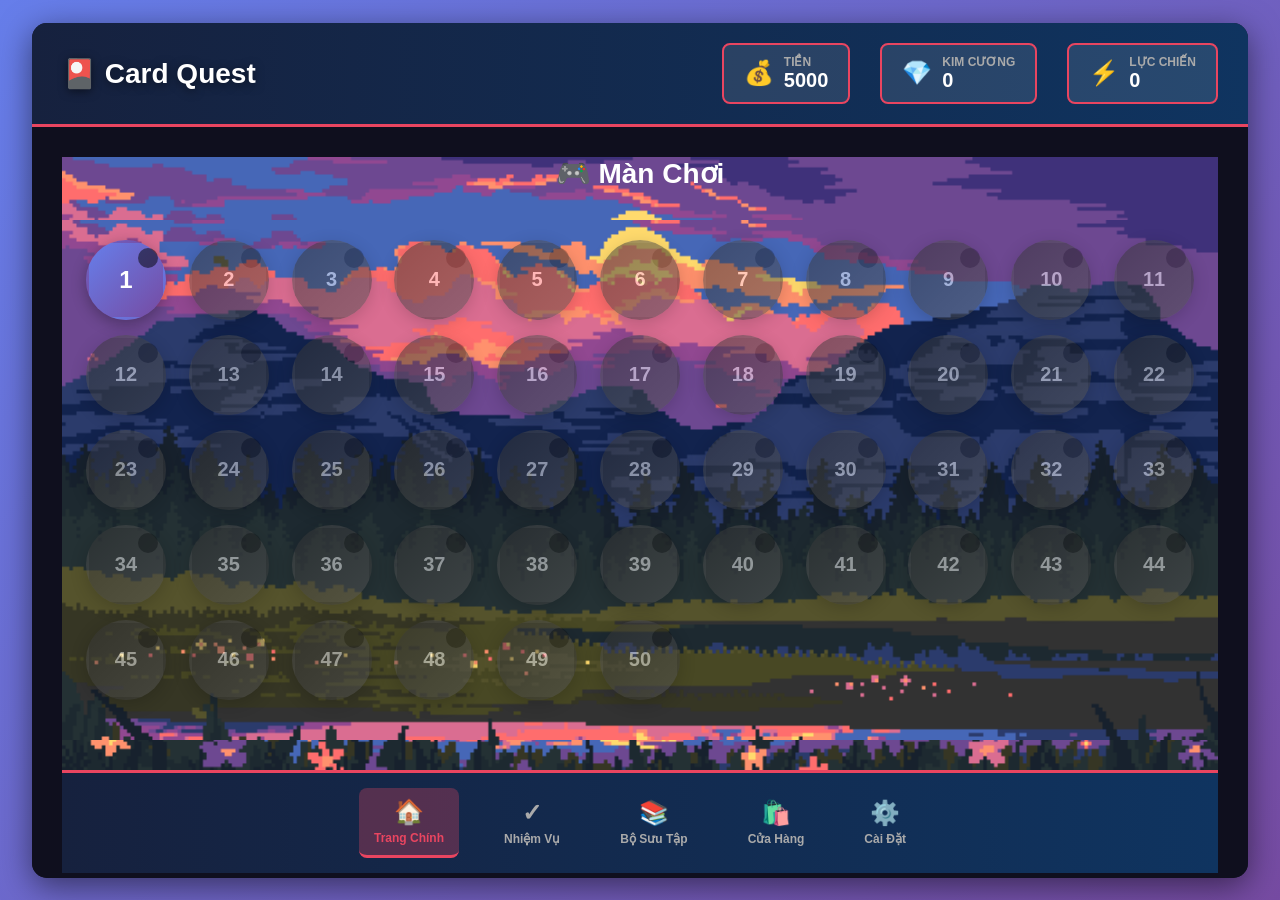
==== commit f6362434: "Add quest reset button (20 diamonds), fix main page layout for mobile, prevent replay level rewards" ====
--- a/index.html
+++ b/index.html
@@ -271,7 +271,7 @@
             <div class="page collection-page" data-page="collection">
                 <h2>🎴 Bộ Sưu Tập Thẻ Bài</h2>
                 <div class="collection-stats">
-                    <div>📊 Thẻ sở hữu: <strong id="ownedCount">8</strong>/54 | Tổng lực chiến: <strong id="powerTotalDisplay">8</strong></div>
+                    <div>📊 Thẻ sở hữu: <strong id="ownedCount">8</strong>/54 </div>
                 </div>
 
                 <!-- Nút chuyển đổi Sở hữu / Chưa sở hữu -->
@@ -398,7 +398,23 @@
                 <button class="setting-button" onclick="resetProgress()">🔄 Reset Tiến Trình</button>
                 <button class="setting-button" style="background: linear-gradient(90deg, #764ba2 0%, #667eea 100%);">📱 Liên Hệ Hỗ Trợ</button>
             </div>
-        </div>
+
+            <!-- Daily Quest Page -->
+            <div class="page daily-quest-page" data-page="quest">
+                <h2>📋 Nhiệm Vụ Hằng Ngày</h2>
+                <div class="quest-header">
+                    <div class="quest-timer" id="questTimer">
+                        ⏱️ Reset in: <span id="timeRemaining">0h 0m</span>
+                    </div>
+                    <div class="quest-reward-total">
+                        💰 Hôm nay: <span id="todayEarned">0</span>/<span id="totalQuestReward">0</span>
+                    </div>
+                    <button class="quest-reset-btn" onclick="resetDailyQuestsForDiamonds()">💎 Reset (20)</button>
+                </div>
+                <div class="quests-container" id="questsContainer">
+                    <!-- Quests will be generated here -->
+                </div>
+            </div>
 
         <!-- Card Selection Page -->
         <div class="page card-selection-page" data-page="card-selection">
@@ -554,6 +570,10 @@
             <div class="nav-item active" onclick="switchPage('main')">
                 <div class="nav-icon">🏠</div>
                 <div class="nav-label">Trang Chính</div>
+            </div>
+            <div class="nav-item" onclick="switchPage('quest')">
+                <div class="nav-icon">✓</div>
+                <div class="nav-label">Nhiệm Vụ</div>
             </div>
             <div class="nav-item" onclick="switchPage('collection')">
                 <div class="nav-icon">📚</div>
@@ -1000,6 +1020,337 @@
             document.getElementById('type-advantage-popup').classList.remove('active');
         }
 
+        /* ========== DAILY QUEST SYSTEM ========== */
+        
+        const questDefinitions = [
+            { id: 1, title: 'Nước Trong Lực', desc: 'Chiến thắng 1 ải với 3 động vật hệ water', reward: 500, check: (quest) => quest.winsWithWater3 >= 1 },
+            { id: 2, title: 'Đất Trong Lực', desc: 'Chiến thắng 1 ải với 3 động vật hệ land', reward: 500, check: (quest) => quest.winsWithLand3 >= 1 },
+            { id: 3, title: 'Trời Trong Lực', desc: 'Chiến thắng 1 ải với 3 động vật hệ sky', reward: 500, check: (quest) => quest.winsWithSky3 >= 1 },
+            { id: 4, title: 'Chiến Sĩ Mạnh Mẽ', desc: 'Tổng lực chiến đạt 5000', reward: 1000, check: (quest) => quest.totalPowerReached5000 },
+            { id: 5, title: 'Vô Hình Câu Tinh', desc: 'Vượt ải không có động vật hệ land', reward: 500, check: (quest) => quest.winsNoLand >= 1 },
+            { id: 6, title: 'Khô Héo', desc: 'Vượt ải không có động vật hệ water', reward: 500, check: (quest) => quest.winsNoWater >= 1 },
+            { id: 7, title: 'Trời Im Lặng', desc: 'Vượt ải không có động vật hệ sky', reward: 500, check: (quest) => quest.winsNoSky >= 1 },
+            { id: 8, title: 'Chiến Thắng Liên Tiếp', desc: 'Thắng 3 màn liên tiếp không thua', reward: 700, check: (quest) => (quest.maxWinStreak || 0) >= 3 },
+            { id: 9, title: 'Xanh Lam Hùng Tráng', desc: 'Thắng ải với 3+ thẻ xanh lam (rare)', reward: 500, check: (quest) => quest.winsWithRare3 >= 1 },
+            { id: 10, title: 'Vượt Mầu Tím', desc: 'Thắng màn 30 không có thẻ ultra-rare/legend', reward: 1000, check: (quest) => quest.winsLevel30NoPurple }
+        ];
+
+        let dailyQuests = [];
+        let questTimerInterval = null;
+
+        function initializeDailyQuests() {
+            const today = new Date().toDateString();
+            const savedQuests = JSON.parse(localStorage.getItem('dailyQuests'));
+            
+            // Initialize win streak if not exists
+            if (!localStorage.getItem('currentWinStreak')) {
+                localStorage.setItem('currentWinStreak', '0');
+            }
+            
+            if (savedQuests && savedQuests.date === today) {
+                dailyQuests = savedQuests.quests;
+            } else {
+                // Reset: pick 5 random quests
+                const shuffled = questDefinitions.sort(() => Math.random() - 0.5);
+                dailyQuests = shuffled.slice(0, 5).map(q => ({
+                    ...q,
+                    winsWithWater3: 0,
+                    winsWithLand3: 0,
+                    winsWithSky3: 0,
+                    totalPowerReached5000: false,
+                    winsNoLand: 0,
+                    winsNoWater: 0,
+                    winsNoSky: 0,
+                    winStreak: 0,
+                    maxWinStreak: 0,
+                    winsWithRare3: 0,
+                    winsLevel30NoPurple: false,
+                    completed: false
+                }));
+                saveDailyQuests();
+            }
+            renderDailyQuests();
+        }
+
+        function saveDailyQuests() {
+            const today = new Date().toDateString();
+            try {
+                localStorage.setItem('dailyQuests', JSON.stringify({
+                    date: today,
+                    quests: dailyQuests
+                }));
+                console.log('💾 Daily quests saved');
+            } catch (e) {
+                console.error('Error saving daily quests:', e);
+            }
+        }
+
+        function renderDailyQuests() {
+            const container = document.getElementById('questsContainer');
+            if (!container) {
+                console.error('Quest container not found');
+                return;
+            }
+            
+            container.innerHTML = ''; // Clear previous content
+            let totalReward = 0;
+            let earnedReward = 0;
+
+            if (!dailyQuests || dailyQuests.length === 0) {
+                container.innerHTML = '<p style="color: #aaa; text-align: center; padding: 20px;">Không có nhiệm vụ nào được tải</p>';
+                return;
+            }
+
+            dailyQuests.forEach((quest) => {
+                // Validate quest definition exists
+                const questDef = questDefinitions.find(d => d.id === quest.id);
+                if (!questDef) {
+                    console.warn(`Quest definition ${quest.id} not found`);
+                    return;
+                }
+                
+                // Check if quest is completed
+                const isCompleted = questDef.check(quest);
+                totalReward += quest.reward;
+                if (quest.completed) earnedReward += quest.reward;
+
+                const progressPercent = isCompleted ? 100 : 0;
+                const html = `
+                    <div class="quest-item ${quest.completed ? 'completed' : ''}">
+                        <div class="quest-info">
+                            <div class="quest-title">🎯 ${questDef.title}</div>
+                            <div class="quest-description">${questDef.desc}</div>
+                            <div class="quest-progress-bar">
+                                <div class="quest-progress-fill ${quest.completed ? 'completed' : ''}" style="width: ${progressPercent}%">
+                                    ${quest.completed ? '✓ Hoàn Thành' : '0/1'}
+                                </div>
+                            </div>
+                        </div>
+                        <div class="quest-action">
+                            <div class="quest-reward">💰 ${questDef.reward}</div>
+                            <button class="quest-verify-btn ${quest.completed ? 'completed' : ''}" 
+                                ${quest.completed ? 'disabled' : ''} 
+                                onclick="claimQuestReward(${quest.id})"
+                                title="${quest.completed ? 'Đã nhận thưởng' : 'Nhấn để nhận thưởng'}">
+                                ${quest.completed ? '✓ Nhận' : 'Xác Nhận'}
+                            </button>
+                        </div>
+                    </div>
+                `;
+                container.innerHTML += html;
+            });
+
+            // Update totals
+            const totalElement = document.getElementById('totalQuestReward');
+            const earnedElement = document.getElementById('todayEarned');
+            
+            if (totalElement) totalElement.textContent = totalReward;
+            if (earnedElement) earnedElement.textContent = earnedReward;
+            
+            // Update timer
+            updateQuestTimer();
+            console.log(`📋 Rendered ${dailyQuests.length} quests - Earned: ${earnedReward}/${totalReward}`);
+        }
+
+        function claimQuestReward(questId) {
+            // Validate quest exists
+            const quest = dailyQuests.find(q => q.id === questId);
+            if (!quest) {
+                console.error(`Quest ID ${questId} not found in dailyQuests`);
+                return;
+            }
+            
+            // Validate quest definition
+            const questDef = questDefinitions.find(d => d.id === questId);
+            if (!questDef) {
+                console.error(`Quest definition ${questId} not found`);
+                return;
+            }
+            
+            // Check if already completed
+            if (quest.completed) {
+                console.warn(`Quest ${questId} already completed`);
+                return;
+            }
+            
+            // Check if quest objective is met
+            if (!questDef.check(quest)) {
+                console.warn(`Quest ${questId} objective not met`);
+                return;
+            }
+            
+            // Claim reward
+            quest.completed = true;
+            playerMoney += quest.reward;
+            saveProgress();
+            saveDailyQuests();
+            
+            // Refresh display
+            const container = document.getElementById('questsContainer');
+            if (container) {
+                container.innerHTML = '';
+                renderDailyQuests();
+            }
+            updateMoneyDisplay();
+            console.log(`✅ Quest ${questId} claimed! +${quest.reward} gold`);
+        }
+
+        function updateQuestTimer() {
+            // Clear previous timer if exists
+            if (questTimerInterval) {
+                clearInterval(questTimerInterval);
+                questTimerInterval = null;
+            }
+            
+            const now = new Date();
+            const nextReset = new Date();
+            nextReset.setDate(nextReset.getDate() + 1);
+            nextReset.setHours(0, 0, 0, 0);
+            
+            questTimerInterval = setInterval(() => {
+                const current = new Date();
+                const diff = nextReset - current;
+                
+                if (diff <= 0) {
+                    clearInterval(questTimerInterval);
+                    initializeDailyQuests();
+                    return;
+                }
+                
+                const hours = Math.floor(diff / 3600000);
+                const minutes = Math.floor((diff % 3600000) / 60000);
+                const timerElement = document.getElementById('timeRemaining');
+                if (timerElement) {
+                    timerElement.textContent = `${hours}h ${minutes}m`;
+                }
+            }, 1000);
+        }
+
+        function updateQuestProgressFromBattle(completedLevel, deckCards) {
+            if (!dailyQuests || dailyQuests.length === 0) {
+                console.warn('No daily quests to update');
+                return;
+            }
+
+            const hasWater3 = deckCards.filter(c => c.habitat === 'water').length >= 3;
+            const hasLand3 = deckCards.filter(c => c.habitat === 'land').length >= 3;
+            const hasSky3 = deckCards.filter(c => c.habitat === 'sky').length >= 3;
+            const hasRare3 = deckCards.filter(c => c.rarity === 'rare').length >= 3;
+            const hasNoPurple = !deckCards.some(c => ['ultra-rare', 'legendary'].includes(c.rarity));
+            const noLand = !deckCards.some(c => c.habitat === 'land');
+            const noWater = !deckCards.some(c => c.habitat === 'water');
+            const noSky = !deckCards.some(c => c.habitat === 'sky');
+
+            // Update win streak using helper function
+            const winStreak = incrementWinStreak();
+
+            dailyQuests.forEach(quest => {
+                // Skip if already completed
+                if (quest.completed) return;
+
+                // Update each quest
+                if (quest.id === 1 && hasWater3) {
+                    quest.winsWithWater3++;
+                    console.log(`✓ Quest 1: 3 water combo +1 (total: ${quest.winsWithWater3})`);
+                }
+                
+                if (quest.id === 2 && hasLand3) {
+                    quest.winsWithLand3++;
+                    console.log(`✓ Quest 2: 3 land combo +1 (total: ${quest.winsWithLand3})`);
+                }
+                
+                if (quest.id === 3 && hasSky3) {
+                    quest.winsWithSky3++;
+                    console.log(`✓ Quest 3: 3 sky combo +1 (total: ${quest.winsWithSky3})`);
+                }
+                
+                if (quest.id === 4 && playerPower >= 5000) {
+                    quest.totalPowerReached5000 = true;
+                    console.log(`✓ Quest 4: Power reached 5000`);
+                }
+                
+                if (quest.id === 5 && noLand) {
+                    quest.winsNoLand++;
+                    console.log(`✓ Quest 5: Win without land +1 (total: ${quest.winsNoLand})`);
+                }
+                
+                if (quest.id === 6 && noWater) {
+                    quest.winsNoWater++;
+                    console.log(`✓ Quest 6: Win without water +1 (total: ${quest.winsNoWater})`);
+                }
+                
+                if (quest.id === 7 && noSky) {
+                    quest.winsNoSky++;
+                    console.log(`✓ Quest 7: Win without sky +1 (total: ${quest.winsNoSky})`);
+                }
+                
+                if (quest.id === 8) {
+                    quest.maxWinStreak = Math.max(quest.maxWinStreak || 0, winStreak);
+                    console.log(`✓ Quest 8: Win streak updated (current: ${winStreak}, max: ${quest.maxWinStreak})`);
+                }
+                
+                if (quest.id === 9 && hasRare3) {
+                    quest.winsWithRare3++;
+                    console.log(`✓ Quest 9: 3+ rare combo +1 (total: ${quest.winsWithRare3})`);
+                }
+                
+                if (quest.id === 10 && completedLevel === 30 && hasNoPurple) {
+                    quest.winsLevel30NoPurple = true;
+                    console.log(`✓ Quest 10: Completed level 30 without purple cards`);
+                }
+            });
+
+            saveDailyQuests();
+            console.log('📊 Daily quests updated after battle');
+        }
+
+        function resetWinStreak() {
+            localStorage.setItem('currentWinStreak', '0');
+            console.log('⏱️ Win streak reset to 0');
+        }
+        
+        function getCurrentWinStreak() {
+            return parseInt(localStorage.getItem('currentWinStreak') || '0');
+        }
+        
+        function incrementWinStreak() {
+            let winStreak = getCurrentWinStreak();
+            winStreak++;
+            localStorage.setItem('currentWinStreak', winStreak.toString());
+            return winStreak;
+        }
+
+        function resetDailyQuestsForDiamonds() {
+            // Check if player has 20 diamonds
+            if (playerDiamonds < 20) {
+                alert('❌ Cần 20 viên kim cương để reset nhiệm vụ');
+                return;
+            }
+
+            // Confirm action
+            if (!confirm('Xác nhận reset tất cả nhiệm vụ? (Tốn 20 kim cương)')) {
+                return;
+            }
+
+            // Deduct diamonds
+            playerDiamonds -= 20;
+
+            // Reset quests
+            localStorage.removeItem('dailyQuests');
+            localStorage.removeItem('currentWinStreak');
+            
+            // Reinitialize with fresh quests
+            initializeDailyQuests();
+            renderDailyQuests();
+            
+            // Save progress and update UI
+            saveGameProgress();
+            updateUI();
+            
+            console.log('🔄 Daily quests reset for 20 diamonds');
+            alert('✅ Đã reset tất cả nhiệm vụ!');
+        }
+
         // Lọc thẻ theo tiêu chí
         function filterCards() {
             let filtered = allCards.filter(card => card.rarity === currentRarity);
@@ -2054,6 +2405,11 @@
             overlay.className = 'battle-result-overlay';
 
             const isVictory = result === 'victory';
+            
+            if (!isVictory) {
+                resetWinStreak();
+            }
+            
             const title = isVictory ? '🎉 Chiến Thắng!' : '💀 Chiến Thua!';
             const text = isVictory 
                 ? 'Bạn đã vượt qua màn này!' 
@@ -2126,8 +2482,24 @@
                 const stars = levelSystem.calculateStars(battleState.currentLevel, remainingHp);
                 const goldReward = levelSystem.getGoldReward(stars);
 
-                if (!gameState.completedLevels.includes(battleState.currentLevel)) {
+                // Check if this is the first time completing this level
+                const isFirstCompletion = !gameState.completedLevels.includes(battleState.currentLevel);
+                
+                if (isFirstCompletion) {
                     gameState.completedLevels.push(battleState.currentLevel);
+                    // Only add gold reward on first completion
+                    gameState.playerMoney = playerMoney + goldReward;
+                    
+                    // Only give diamond rewards on first completion at milestone levels
+                    const diamondRewards = { 10: 50, 20: 100, 30: 150, 40: 200, 50: 300 };
+                    let diamondReward = diamondRewards[battleState.currentLevel] || 0;
+                    if (diamondReward > 0) {
+                        gameState.playerDiamond = (gameState.playerDiamond || 0) + diamondReward;
+                        playerDiamond += diamondReward;
+                    }
+                } else {
+                    // Re-playing a completed level - no rewards
+                    gameState.playerMoney = playerMoney;
                 }
                 
                 // Store level stars (keep best)
@@ -2136,16 +2508,6 @@
                     gameState.levelStars[battleState.currentLevel] || 0,
                     stars
                 );
-
-                gameState.playerMoney = playerMoney + goldReward;
-                
-                // Give diamond rewards at milestone levels
-                const diamondRewards = { 10: 50, 20: 100, 30: 150, 40: 200, 50: 300 };
-                let diamondReward = diamondRewards[battleState.currentLevel] || 0;
-                if (diamondReward > 0) {
-                    gameState.playerDiamond = (gameState.playerDiamond || 0) + diamondReward;
-                    playerDiamond += diamondReward;
-                }
                 
                 gameState.cards = allCards.map(card => ({
                     name: card.name,
@@ -2155,7 +2517,20 @@
                 localStorage.setItem('gameProgress', JSON.stringify(gameState));
                 console.log('💾 Saved to localStorage - Level:', battleState.currentLevel, 'Completed levels:', gameState.completedLevels);
                 
-                playerMoney += goldReward;
+                // Only add gold/diamonds if first completion
+                if (isFirstCompletion) {
+                    playerMoney += goldReward;
+                    console.log('🎉 First completion! Gold reward:', goldReward);
+                } else {
+                    console.log('⚠️ Level replayed - No gold reward');
+                }
+                
+                // Recalculate player power for quest checking
+                calculatePlayerPower();
+                
+                // Update daily quest progress
+                updateQuestProgressFromBattle(battleState.currentLevel, battleState.playerDeck);
+                
                 updateMoney();
                 updateDiamond();
                 generateLevels(); // Regenerate levels to show changes
@@ -2384,6 +2759,7 @@
             initToggleSwitches();
             initShopButtons();
             renderCards();
+            initializeDailyQuests();
             
             // Phát nhạc nền
             backgroundMusic.play().catch(err => {
--- a/css/style.css
+++ b/css/style.css
@@ -105,6 +105,7 @@
     flex: 1;
     overflow: auto;
     padding: 30px;
+    padding-bottom: 130px;
     background: #0f0f1e;
     position: relative;
 }
@@ -132,14 +133,12 @@
 /* Trang Chính */
 .main-page {
     width: 100%;
-    height: 100%;
     background: url('../Hinh/brTrangChu.gif') center/cover no-repeat;
-    min-height: 100vh;
+    padding-bottom: 30px;
 }
 
 .levels-container {
     width: 100%;
-    height: 100%;
     background: url('../Hinh/brTrangChu.gif') center/cover no-repeat;
     padding: 20px;
 }
@@ -152,6 +151,7 @@
 
 .levels-grid {
     display: grid;
+    margin-bottom: 20px;
     grid-template-columns: repeat(auto-fill, minmax(150px, 1fr));
     gap: 15px;
     width: 100%;
@@ -1047,6 +1047,7 @@
 
     .game-content {
         padding: 20px;
+        padding-bottom: 110px;
     }
 
     .game-nav {
@@ -1113,6 +1114,7 @@
 
     .game-content {
         padding: 15px;
+        padding-bottom: 100px;
     }
 
     .game-nav {
@@ -1300,6 +1302,7 @@
 
     .game-content {
         padding: 10px;
+        padding-bottom: 90px;
     }
 
     .game-nav {
@@ -3519,6 +3522,7 @@
 
 .milestone-bonus {
     background: linear-gradient(90deg, #00ff88 0%, #00ffff 100%);
+    background-clip: text;
     -webkit-background-clip: text;
     -webkit-text-fill-color: transparent;
     font-weight: bold;
@@ -3771,7 +3775,237 @@
     }
 }
 
-/* Mobile Portrait Optimization for Battle Page */
+/* Daily Quest Page */
+.daily-quest-page {
+    width: 100%;
+    display: none;
+    flex-direction: column;
+    height: 100%;
+    padding: 20px;
+    overflow-y: auto;
+}
+
+.daily-quest-page.active {
+    display: flex;
+}
+
+.daily-quest-page h2 {
+    color: #fff;
+    margin-bottom: 15px;
+    font-size: 24px;
+}
+
+.quest-header {
+    display: flex;
+    justify-content: space-between;
+    align-items: center;
+    background: rgba(102, 126, 234, 0.2);
+    border: 2px solid #667eea;
+    border-radius: 12px;
+    padding: 15px;
+    margin-bottom: 20px;
+    flex-wrap: wrap;
+    gap: 10px;
+}
+
+.quest-timer {
+    color: #00ff88;
+    font-weight: bold;
+    font-size: 14px;
+}
+
+.quest-reward-total {
+    color: #ffd700;
+    font-weight: bold;
+    font-size: 14px;
+}
+
+.quest-reset-btn {
+    background: linear-gradient(90deg, #ff6b6b 0%, #ee5a6f 100%);
+    border: none;
+    border-radius: 8px;
+    color: white;
+    font-weight: bold;
+    padding: 8px 12px;
+    font-size: 13px;
+    cursor: pointer;
+    transition: transform 0.2s, box-shadow 0.2s;
+    white-space: nowrap;
+}
+
+.quest-reset-btn:hover {
+    transform: translateY(-2px);
+    box-shadow: 0 4px 12px rgba(255, 107, 107, 0.4);
+}
+
+.quest-reset-btn:active {
+    transform: translateY(0);
+}
+
+.quests-container {
+    display: grid;
+    grid-template-columns: 1fr;
+    gap: 15px;
+}
+
+.quest-item {
+    background: linear-gradient(135deg, rgba(102, 126, 234, 0.15) 0%, rgba(118, 75, 162, 0.15) 100%);
+    border: 2px solid #667eea;
+    border-radius: 10px;
+    padding: 15px;
+    display: grid;
+    grid-template-columns: 1fr auto;
+    gap: 15px;
+    align-items: center;
+    transition: all 0.3s ease;
+    position: relative;
+    overflow: hidden;
+}
+
+.quest-item.completed {
+    border-color: #4caf50;
+    background: linear-gradient(135deg, rgba(76, 175, 80, 0.15) 0%, rgba(69, 160, 73, 0.15) 100%);
+}
+
+.quest-item::before {
+    content: '';
+    position: absolute;
+    top: 0;
+    left: 0;
+    right: 0;
+    bottom: 0;
+    background: linear-gradient(90deg, transparent, rgba(255, 215, 0, 0.1), transparent);
+    pointer-events: none;
+}
+
+.quest-info {
+    position: relative;
+    z-index: 1;
+}
+
+.quest-title {
+    color: #fff;
+    font-weight: bold;
+    font-size: 14px;
+    margin-bottom: 5px;
+}
+
+.quest-description {
+    color: #aaa;
+    font-size: 12px;
+    margin-bottom: 10px;
+}
+
+.quest-progress-bar {
+    background: rgba(0, 0, 0, 0.3);
+    height: 20px;
+    border-radius: 10px;
+    overflow: hidden;
+    border: 1px solid #667eea;
+    position: relative;
+}
+
+.quest-progress-fill {
+    height: 100%;
+    background: linear-gradient(90deg, #667eea 0%, #764ba2 100%);
+    width: 0%;
+    transition: width 0.5s ease;
+    display: flex;
+    align-items: center;
+    justify-content: center;
+    font-size: 10px;
+    color: #fff;
+    font-weight: bold;
+}
+
+.quest-progress-fill.completed {
+    background: linear-gradient(90deg, #4caf50 0%, #45a049 100%);
+}
+
+.quest-action {
+    display: flex;
+    flex-direction: column;
+    gap: 5px;
+    align-items: flex-end;
+    position: relative;
+    z-index: 1;
+}
+
+.quest-reward {
+    color: #ffd700;
+    font-weight: bold;
+    font-size: 14px;
+    text-align: right;
+}
+
+.quest-verify-btn {
+    background: linear-gradient(135deg, #667eea 0%, #764ba2 100%);
+    border: 2px solid #e94560;
+    color: #fff;
+    padding: 8px 16px;
+    border-radius: 8px;
+    cursor: pointer;
+    font-weight: bold;
+    font-size: 12px;
+    transition: all 0.3s ease;
+    white-space: nowrap;
+}
+
+.quest-verify-btn:hover:not(:disabled) {
+    background: linear-gradient(135deg, #764ba2 0%, #667eea 100%);
+    transform: translateY(-2px);
+    box-shadow: 0 4px 12px rgba(233, 69, 96, 0.4);
+}
+
+.quest-verify-btn:disabled {
+    background: linear-gradient(135deg, #4caf50 0%, #45a049 100%);
+    cursor: not-allowed;
+}
+
+.quest-verify-btn.completed {
+    background: linear-gradient(135deg, #4caf50 0%, #45a049 100%);
+    border-color: #4caf50;
+    color: #fff;
+}
+
+@media (max-width: 768px) {
+    .daily-quest-page {
+        padding: 15px;
+    }
+
+    .daily-quest-page h2 {
+        font-size: 20px;
+        margin-bottom: 12px;
+    }
+
+    .quest-header {
+        flex-direction: column;
+        gap: 10px;
+        padding: 12px;
+    }
+
+    .quest-item {
+        grid-template-columns: 1fr;
+        gap: 10px;
+    }
+
+    .quest-action {
+        align-items: stretch;
+        width: 100%;
+    }
+
+    .quest-verify-btn {
+        width: 100%;
+    }
+
+    .quest-title {
+        font-size: 13px;
+    }
+
+    .quest-description {
+        font-size: 11px;
+    }
+}
 @media (max-width: 480px) {
     /* Battle Page Overall */
     .battle-page {
@@ -3965,4 +4199,806 @@
     .turn-info h3 {
         font-size: 12px;
     }
+}
+
+/* ===== COMPREHENSIVE RESPONSIVE OPTIMIZATION ===== */
+
+/* Desktop Optimization (1440px and above) */
+@media (min-width: 1440px) {
+    .game-container {
+        width: 90%;
+        height: 90vh;
+        border-radius: 20px;
+    }
+
+    .game-header {
+        padding: 25px 40px;
+        min-height: 90px;
+        gap: 20px;
+    }
+
+    .game-title {
+        font-size: 32px;
+    }
+
+    .player-stats {
+        gap: 40px;
+    }
+
+    .stat-item {
+        padding: 12px 24px;
+        gap: 12px;
+    }
+
+    .stat-icon {
+        font-size: 28px;
+    }
+
+    .stat-value {
+        font-size: 22px;
+    }
+
+    .game-nav {
+        gap: 40px;
+        min-height: 80px;
+        padding: 20px 30px;
+    }
+
+    .nav-item {
+        padding: 12px 20px;
+        gap: 8px;
+    }
+
+    .nav-icon {
+        font-size: 28px;
+    }
+
+    .nav-label {
+        font-size: 13px;
+    }
+
+    .game-content {
+        padding: 40px;
+        padding-bottom: 110px;
+    }
+}
+
+/* Tablet Optimization (768px - 1024px) */
+@media (min-width: 769px) and (max-width: 1023px) {
+    .game-container {
+        width: 97%;
+        height: 97vh;
+        border-radius: 12px;
+    }
+
+    .game-header {
+        padding: 15px 20px;
+        min-height: 70px;
+        gap: 12px;
+    }
+
+    .game-title {
+        font-size: 20px;
+    }
+
+    .player-stats {
+        gap: 15px;
+        flex: 1;
+        justify-content: flex-end;
+    }
+
+    .stat-item {
+        padding: 8px 14px;
+        gap: 8px;
+        flex-shrink: 0;
+    }
+
+    .stat-icon {
+        font-size: 18px;
+        width: 24px;
+    }
+
+    .stat-label {
+        font-size: 9px;
+    }
+
+    .stat-value {
+        font-size: 13px;
+    }
+
+    .game-nav {
+        gap: 15px;
+        min-height: 65px;
+        padding: 12px 15px;
+    }
+
+    .nav-item {
+        padding: 8px 12px;
+        gap: 4px;
+    }
+
+    .nav-icon {
+        font-size: 20px;
+    }
+
+    .nav-label {
+        font-size: 10px;
+    }
+
+    .game-content {
+        padding: 20px;
+    }
+
+    /* Tablet page optimizations */
+    .main-page h2,
+    .collection-page h2,
+    .shop-page h2,
+    .daily-quest-page h2,
+    .settings-page h2 {
+        font-size: 22px;
+        margin-bottom: 20px;
+    }
+
+    .levels-grid {
+        grid-template-columns: repeat(auto-fill, minmax(75px, 1fr));
+        gap: 12px;
+        padding: 15px;
+    }
+
+    .level-bubble {
+        width: 75px;
+        height: 75px;
+    }
+
+    .level-num {
+        font-size: 18px;
+    }
+}
+
+/* Small Mobile Optimization (360px - 480px) */
+@media (max-width: 360px) {
+    .game-container {
+        width: 100%;
+        height: 100vh;
+        border-radius: 0;
+    }
+
+    .game-header {
+        padding: 6px 10px;
+        min-height: 45px;
+        gap: 4px;
+        flex-direction: column;
+        align-items: flex-start;
+    }
+
+    .game-title {
+        font-size: 12px;
+        order: 1;
+    }
+
+    .player-stats {
+        gap: 4px;
+        width: 100%;
+        order: 2;
+        flex-wrap: wrap;
+    }
+
+    .stat-item {
+        padding: 4px 6px;
+        gap: 3px;
+        border: 1px solid #e94560;
+        flex: 0 0 auto;
+    }
+
+    .stat-icon {
+        font-size: 12px;
+        width: 16px;
+    }
+
+    .stat-label {
+        font-size: 7px;
+        display: none;
+    }
+
+    .stat-value {
+        font-size: 10px;
+    }
+
+    .game-nav {
+        gap: 4px;
+        min-height: 55px;
+        padding: 6px 4px;
+    }
+
+    .nav-item {
+        padding: 4px 6px;
+        gap: 2px;
+        flex: 1;
+        font-size: 9px;
+    }
+
+    .nav-icon {
+        font-size: 16px;
+    }
+
+    .nav-label {
+        font-size: 7px;
+    }
+
+    .game-content {
+        padding: 8px;
+        padding-bottom: 75px;
+    }
+}
+
+/* Standard Mobile Portrait (361px - 600px) */
+@media (max-width: 600px) and (min-width: 361px) {
+    .game-header {
+        padding: 8px 12px;
+        min-height: 50px;
+        gap: 6px;
+    }
+
+    .game-title {
+        font-size: 14px;
+    }
+
+    .player-stats {
+        font-size: 11px;
+        gap: 6px;
+        flex-wrap: wrap;
+    }
+
+    .stat-item {
+        padding: 4px 8px;
+        gap: 4px;
+        border: 1px solid #e94560;
+    }
+
+    .stat-icon {
+        font-size: 14px;
+        width: 18px;
+    }
+
+    .stat-label {
+        font-size: 8px;
+    }
+
+    .stat-value {
+        font-size: 11px;
+    }
+
+    .game-nav {
+        gap: 6px;
+        min-height: 60px;
+        padding: 8px 6px;
+    }
+
+    .nav-item {
+        padding: 6px 8px;
+        gap: 3px;
+        font-size: 10px;
+    }
+
+    .nav-icon {
+        font-size: 18px;
+    }
+
+    .nav-label {
+        font-size: 8px;
+    }
+
+    .game-content {
+        padding: 12px;
+        padding-bottom: 80px;
+    }
+}
+
+/* Mobile Landscape (600px to 768px) */
+@media (max-height: 500px) and (max-width: 768px) {
+    .game-container {
+        height: 100vh;
+    }
+
+    .game-header {
+        min-height: 45px;
+        padding: 8px 12px;
+    }
+
+    .game-title {
+        font-size: 14px;
+    }
+
+    .player-stats {
+        gap: 8px;
+    }
+
+    .stat-item {
+        padding: 4px 10px;
+    }
+
+    .stat-icon {
+        font-size: 14px;
+    }
+
+    .stat-value {
+        font-size: 12px;
+    }
+
+    .game-nav {
+        min-height: 50px;
+        padding: 8px 10px;
+    }
+
+    .nav-item {
+        padding: 6px 10px;
+    }
+
+    .nav-icon {
+        font-size: 20px;
+    }
+}
+
+/* Main Page Optimization */
+@media (max-width: 768px) {
+    .main-page h2,
+    .collection-page h2,
+    .shop-page h2,
+    .daily-quest-page h2,
+    .settings-page h2 {
+        font-size: 18px;
+        margin-bottom: 15px;
+    }
+
+    .levels-grid {
+        grid-template-columns: repeat(auto-fill, minmax(65px, 1fr));
+        gap: 10px;
+        padding: 12px;
+    }
+
+    .level-bubble {
+        width: 65px;
+        height: 65px;
+        box-shadow: 0 2px 8px rgba(0, 0, 0, 0.3);
+    }
+
+    .level-num {
+        font-size: 16px;
+    }
+
+    .level-star {
+        font-size: 12px;
+    }
+}
+
+/* Collection Page Mobile */
+@media (max-width: 600px) {
+    .collection-stats {
+        font-size: 11px;
+        padding: 8px;
+        flex-wrap: wrap;
+        gap: 8px;
+    }
+
+    .collection-filters {
+        gap: 6px;
+        padding: 8px;
+        justify-content: center;
+    }
+
+    .filter-btn {
+        padding: 6px 10px;
+        font-size: 10px;
+        white-space: nowrap;
+    }
+
+    .rarity-tabs {
+        gap: 6px;
+        padding: 8px;
+        overflow-x: auto;
+    }
+
+    .rarity-tab {
+        padding: 6px 10px;
+        font-size: 10px;
+        white-space: nowrap;
+    }
+
+    .collection-cards-grid {
+        grid-template-columns: repeat(auto-fill, minmax(90px, 1fr));
+        gap: 8px;
+        padding: 8px;
+    }
+}
+
+/* Shop Page Mobile */
+@media (max-width: 600px) {
+    .shop-info {
+        padding: 10px;
+        margin-bottom: 10px;
+    }
+
+    .money-display {
+        font-size: 12px;
+    }
+
+    .gacha-tabs {
+        gap: 6px;
+        padding: 8px;
+        grid-template-columns: repeat(2, 1fr);
+    }
+
+    .gacha-tab {
+        padding: 8px;
+        font-size: 11px;
+    }
+
+    .gacha-rate {
+        font-size: 9px;
+    }
+
+    .gacha-button {
+        padding: 10px 16px;
+        font-size: 12px;
+        margin-top: 10px;
+    }
+
+    .gacha-modal {
+        width: 95%;
+        max-height: 80vh;
+        padding: 15px;
+    }
+
+    .gacha-result {
+        font-size: 14px;
+        padding: 20px;
+    }
+
+    .gacha-emoji {
+        font-size: 60px;
+        margin-bottom: 10px;
+    }
+}
+
+/* Daily Quest Mobile Optimization */
+@media (max-width: 600px) {
+    .quest-header {
+        gap: 8px;
+        padding: 10px;
+        font-size: 12px;
+    }
+
+    .quest-timer {
+        font-size: 11px;
+    }
+
+    .quest-reward-total {
+        font-size: 11px;
+    }
+
+    .quest-reset-btn {
+        padding: 7px 10px;
+        font-size: 12px;
+    }
+
+    .quests-container {
+        gap: 10px;
+    }
+
+    .quest-item {
+        gap: 8px;
+        padding: 12px;
+        border-radius: 8px;
+    }
+
+    .quest-title {
+        font-size: 12px;
+        margin-bottom: 4px;
+    }
+
+    .quest-description {
+        font-size: 10px;
+        margin-bottom: 8px;
+    }
+
+    .quest-progress-bar {
+        height: 18px;
+        border-radius: 9px;
+    }
+
+    .quest-progress-fill {
+        font-size: 9px;
+    }
+
+    .quest-reward {
+        font-size: 12px;
+    }
+
+    .quest-verify-btn {
+        padding: 6px 12px;
+        font-size: 11px;
+        width: 100%;
+    }
+}
+
+/* Info Popup Mobile */
+@media (max-width: 600px) {
+    .info-popup-content {
+        width: 90%;
+        max-width: none;
+        max-height: 90vh;
+        padding: 15px;
+        border-radius: 12px;
+    }
+
+    .info-popup-header {
+        margin-bottom: 15px;
+        padding-bottom: 10px;
+        gap: 8px;
+    }
+
+    .info-popup-header h3 {
+        font-size: 16px;
+    }
+
+    .close-btn {
+        font-size: 24px;
+    }
+
+    .info-popup-body {
+        font-size: 12px;
+    }
+
+    .info-popup-body h4 {
+        font-size: 13px;
+        margin-bottom: 12px;
+    }
+}
+
+/* Battle Page Desktop */
+@media (min-width: 1025px) {
+    .battle-page {
+        padding: 0;
+    }
+
+    .battle-top {
+        padding: 20px;
+        min-height: auto;
+        gap: 15px;
+    }
+
+    .battle-top h2 {
+        font-size: 24px;
+    }
+
+    .exit-battle-btn {
+        padding: 10px 20px;
+        font-size: 14px;
+    }
+
+    .battle-toolbar {
+        padding: 15px;
+        gap: 10px;
+        justify-content: center;
+    }
+
+    .type-advantage-btn {
+        padding: 10px 20px;
+        font-size: 13px;
+    }
+
+    .battle-main {
+        padding: 18px;
+        gap: 18px;
+    }
+
+    .player-deck {
+        padding: 12px;
+    }
+
+    .player-deck h4 {
+        font-size: 13px;
+    }
+
+    .deck-scroll-container {
+        max-height: 240px;
+    }
+
+    .deck-grid {
+        grid-template-columns: repeat(5, 1fr);
+        gap: 8px;
+    }
+
+    .deck-card {
+        padding: 8px;
+    }
+
+    .deck-card-emoji {
+        font-size: 32px;
+    }
+
+    .battle-container {
+        gap: 12px;
+        padding: 12px;
+    }
+
+    .card-placeholder {
+        min-width: 140px;
+        padding: 12px;
+    }
+}
+
+/* ===== FINE-TUNING FOR ALL SCREEN SIZES ===== */
+
+/* Extra-small icons on very small phones */
+@media (max-width: 400px) {
+    .stat-icon {
+        font-size: 12px;
+    }
+
+    .nav-icon {
+        font-size: 16px;
+    }
+
+    .game-title {
+        flex: 1;
+    }
+}
+
+/* Better spacing for medium tablets */
+@media (min-width: 600px) and (max-width: 768px) {
+    .levels-grid {
+        grid-template-columns: repeat(auto-fill, minmax(70px, 1fr));
+        gap: 12px;
+    }
+
+    .level-bubble {
+        width: 70px;
+        height: 70px;
+    }
+
+    .collection-cards-grid {
+        grid-template-columns: repeat(auto-fill, minmax(100px, 1fr));
+        gap: 10px;
+    }
+
+    .selection-grid {
+        grid-template-columns: repeat(auto-fill, minmax(90px, 1fr));
+        gap: 10px;
+    }
+}
+
+/* Optimize battle layout for small tablets */
+@media (min-width: 600px) and (max-width: 800px) {
+    .player-deck {
+        padding: 10px;
+    }
+
+    .deck-scroll-container {
+        max-height: 140px;
+    }
+
+    .deck-grid {
+        grid-template-columns: repeat(5, 1fr);
+        gap: 6px;
+    }
+
+    .battle-container {
+        grid-template-columns: 1fr;
+        gap: 8px;
+    }
+
+    .battle-field {
+        min-width: 100%;
+    }
+
+    .card-placeholder {
+        min-width: 110px;
+        padding: 10px;
+    }
+}
+
+/* Optimize gacha modal for mobile */
+@media (max-width: 600px) {
+    .gacha-modal.active {
+        width: 95%;
+        height: auto;
+        max-height: 85vh;
+        left: 50%;
+        top: 50%;
+        transform: translate(-50%, -50%);
+    }
+}
+
+/* Improve stat items visibility */
+@media (max-width: 480px) {
+    .stat-label {
+        display: none !important;
+    }
+
+    .stat-item {
+        gap: 6px;
+        padding: 4px 8px;
+    }
+
+    .stat-item > div {
+        display: flex;
+        flex-direction: column;
+        gap: 2px;
+    }
+}
+
+/* Settings page mobile optimization */
+@media (max-width: 600px) {
+    .setting-item {
+        padding: 12px;
+        gap: 10px;
+    }
+
+    .setting-label {
+        flex-wrap: wrap;
+        gap: 8px;
+    }
+
+    .setting-button {
+        width: 100%;
+        padding: 12px 16px;
+        font-size: 12px;
+    }
+}
+
+/* Improve card selection page */
+@media (max-width: 600px) {
+    .selection-header {
+        padding: 12px;
+        gap: 8px;
+    }
+
+    .selection-header h2 {
+        flex: 1;
+        text-align: center;
+        font-size: 16px;
+    }
+
+    .selection-back-btn,
+    .selection-start-btn {
+        padding: 8px 12px;
+        font-size: 11px;
+    }
+
+    .selection-rarity-tabs {
+        gap: 6px;
+        padding: 8px;
+    }
+
+    .rarity-tab {
+        padding: 6px 10px;
+        font-size: 10px;
+    }
+
+    .selection-grid-scroll {
+        max-height: calc(100vh - 300px);
+    }
+
+    .selection-grid {
+        grid-template-columns: repeat(auto-fill, minmax(75px, 1fr));
+        gap: 8px;
+        padding: 8px;
+    }
+
+    .selection-card {
+        width: 100%;
+        height: auto;
+        aspect-ratio: 70/110;
+    }
+
+    .selection-actions {
+        padding: 12px;
+        gap: 8px;
+    }
+
+    .selection-btn {
+        padding: 10px 14px;
+        font-size: 12px;
+    }
 }
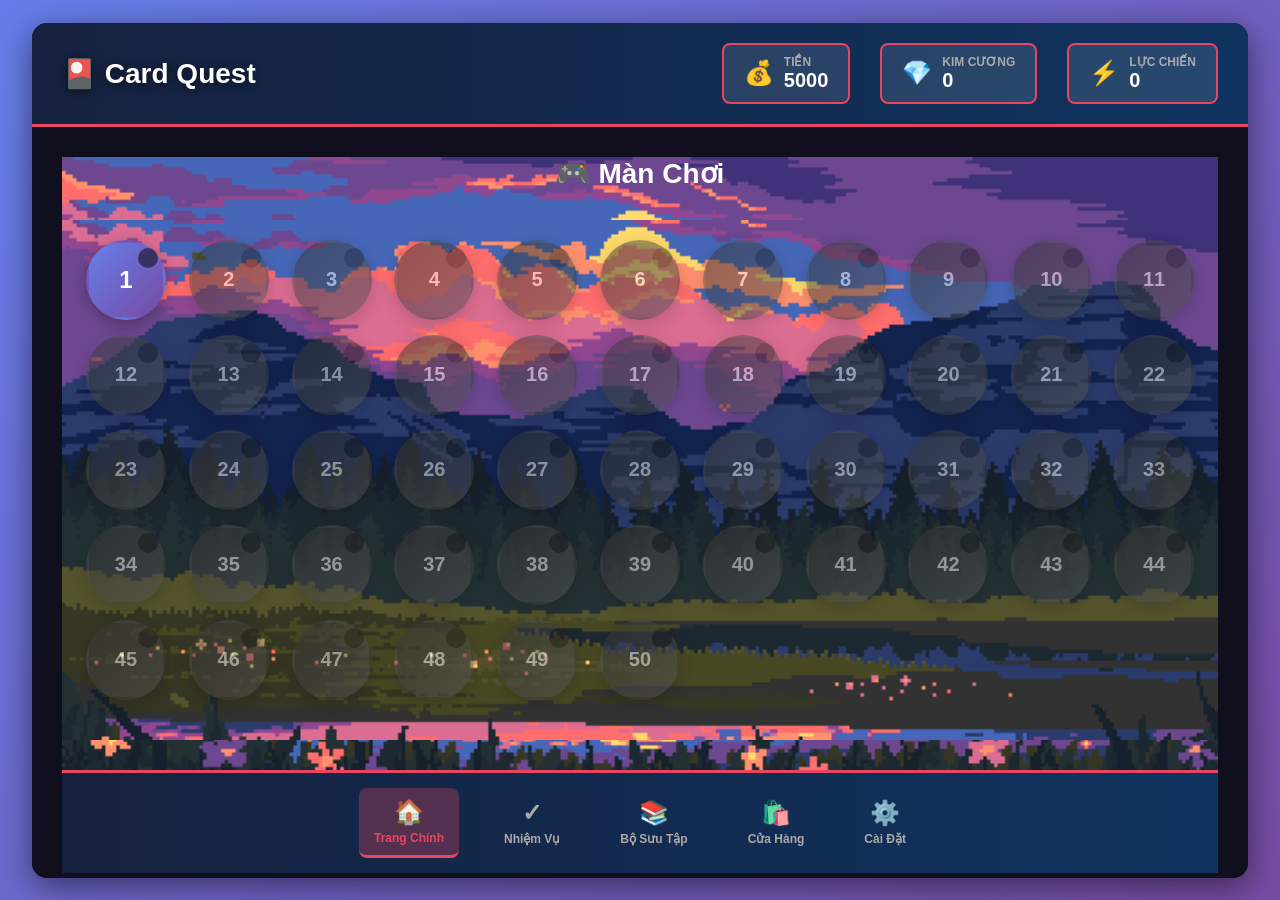
==== commit d5110c23: "Update total cards from 54 to 57: Common(16), Rare(16), Super Rare(11)" ====
--- a/index.html
+++ b/index.html
@@ -271,7 +271,7 @@
             <div class="page collection-page" data-page="collection">
                 <h2>🎴 Bộ Sưu Tập Thẻ Bài</h2>
                 <div class="collection-stats">
-                    <div>📊 Thẻ sở hữu: <strong id="ownedCount">8</strong>/54 </div>
+                    <div>📊 Thẻ sở hữu: <strong id="ownedCount">8</strong>/57 </div>
                 </div>
 
                 <!-- Nút chuyển đổi Sở hữu / Chưa sở hữu -->
@@ -284,15 +284,15 @@
                 <div class="rarity-tabs">
                     <button class="rarity-tab active" onclick="switchRarity('common')">
                         <span class="rarity-dot common"></span>
-                        Common (15)
+                        Common (16)
                     </button>
                     <button class="rarity-tab" onclick="switchRarity('rare')">
                         <span class="rarity-dot rare"></span>
-                        Rare (15)
+                        Rare (16)
                     </button>
                     <button class="rarity-tab" onclick="switchRarity('super-rare')">
                         <span class="rarity-dot super-rare"></span>
-                        Super Rare (10)
+                        Super Rare (11)
                     </button>
                     <button class="rarity-tab" onclick="switchRarity('ultra-rare')">
                         <span class="rarity-dot ultra-rare"></span>
@@ -401,18 +401,9 @@
 
             <!-- Daily Quest Page -->
             <div class="page daily-quest-page" data-page="quest">
-                <h2>📋 Nhiệm Vụ Hằng Ngày</h2>
-                <div class="quest-header">
-                    <div class="quest-timer" id="questTimer">
-                        ⏱️ Reset in: <span id="timeRemaining">0h 0m</span>
-                    </div>
-                    <div class="quest-reward-total">
-                        💰 Hôm nay: <span id="todayEarned">0</span>/<span id="totalQuestReward">0</span>
-                    </div>
-                    <button class="quest-reset-btn" onclick="resetDailyQuestsForDiamonds()">💎 Reset (20)</button>
-                </div>
-                <div class="quests-container" id="questsContainer">
-                    <!-- Quests will be generated here -->
+                <h2>🏆 Thành Tựu</h2>
+                <div class="achievements-container" id="achievementsContainer">
+                    <!-- Achievements will be generated here -->
                 </div>
             </div>
 
@@ -844,7 +835,7 @@
         // Global state cho SFX
         let sfxEnabled = true;
         
-        // Dữ liệu tất cả 54 thẻ bài
+        // Dữ liệu tất cả 57 thẻ bài
         const allCards = [
             // Common (Trắng) - 16 loài
             { name: 'Mèo Rừng', type: 'carnivore', habitat: 'land', rarity: 'common', atk: 12, hp: 18, owned: false, emoji: '🐈‍⬛' },
@@ -1022,19 +1013,172 @@
 
         /* ========== DAILY QUEST SYSTEM ========== */
         
-        const questDefinitions = [
-            { id: 1, title: 'Nước Trong Lực', desc: 'Chiến thắng 1 ải với 3 động vật hệ water', reward: 500, check: (quest) => quest.winsWithWater3 >= 1 },
-            { id: 2, title: 'Đất Trong Lực', desc: 'Chiến thắng 1 ải với 3 động vật hệ land', reward: 500, check: (quest) => quest.winsWithLand3 >= 1 },
-            { id: 3, title: 'Trời Trong Lực', desc: 'Chiến thắng 1 ải với 3 động vật hệ sky', reward: 500, check: (quest) => quest.winsWithSky3 >= 1 },
-            { id: 4, title: 'Chiến Sĩ Mạnh Mẽ', desc: 'Tổng lực chiến đạt 5000', reward: 1000, check: (quest) => quest.totalPowerReached5000 },
-            { id: 5, title: 'Vô Hình Câu Tinh', desc: 'Vượt ải không có động vật hệ land', reward: 500, check: (quest) => quest.winsNoLand >= 1 },
-            { id: 6, title: 'Khô Héo', desc: 'Vượt ải không có động vật hệ water', reward: 500, check: (quest) => quest.winsNoWater >= 1 },
-            { id: 7, title: 'Trời Im Lặng', desc: 'Vượt ải không có động vật hệ sky', reward: 500, check: (quest) => quest.winsNoSky >= 1 },
-            { id: 8, title: 'Chiến Thắng Liên Tiếp', desc: 'Thắng 3 màn liên tiếp không thua', reward: 700, check: (quest) => (quest.maxWinStreak || 0) >= 3 },
-            { id: 9, title: 'Xanh Lam Hùng Tráng', desc: 'Thắng ải với 3+ thẻ xanh lam (rare)', reward: 500, check: (quest) => quest.winsWithRare3 >= 1 },
-            { id: 10, title: 'Vượt Mầu Tím', desc: 'Thắng màn 30 không có thẻ ultra-rare/legend', reward: 1000, check: (quest) => quest.winsLevel30NoPurple }
+        // ===== ACHIEVEMENT SYSTEM =====
+        const achievementDefinitions = [
+            // Combat achievements
+            { id: 1, title: '⚔️ Hiệp Sĩ Bắt Đầu', desc: 'Chiến thắng 10 trận', type: 'combat', target: 10, check: (progress) => progress.totalWins >= 10 },
+            { id: 2, title: '🔥 Chiến Binh Luyện Tập', desc: 'Chiến thắng 50 trận', type: 'combat', target: 50, check: (progress) => progress.totalWins >= 50 },
+            { id: 3, title: '👑 Vương Tướng Chiến Trường', desc: 'Chiến thắng 100 trận', type: 'combat', target: 100, check: (progress) => progress.totalWins >= 100 },
+            
+            // Element Masters
+            { id: 4, title: '🌊 Thần Nước', desc: 'Chiến thắng với 3+ động vật hệ nước (water)', type: 'element', check: (progress) => progress.winsWithWater3 >= 1 },
+            { id: 5, title: '🌍 Thần Đất', desc: 'Chiến thắng với 3+ động vật hệ đất (land)', type: 'element', check: (progress) => progress.winsWithLand3 >= 1 },
+            { id: 6, title: '☁️ Thần Trời', desc: 'Chiến thắng với 3+ động vật hệ trời (sky)', type: 'element', check: (progress) => progress.winsWithSky3 >= 1 },
+            
+            // Rarity achievements
+            { id: 7, title: '💎 Bộ Sưu Tập Hiếm', desc: 'Sở hữu 20 thẻ hiếm (rare)', type: 'collection', check: (progress) => progress.rareCardsOwned >= 20 },
+            { id: 8, title: '✨ Nhà Sưu Tập Hoàn Chỉnh', desc: 'Sở hữu tất cả 57 thẻ', type: 'collection', check: (progress) => progress.allCardsOwned },
+            { id: 9, title: '🎰 May Mắn Của Thần', desc: 'Nhận được 1 thẻ huyền thoại (legendary)', type: 'rarity', check: (progress) => progress.legendaryPulled },
+            
+            // Restriction challenges
+            { id: 10, title: '🌊 Thuần Nước', desc: 'Chiến thắng không dùng đất (land)', type: 'challenge', check: (progress) => progress.winsNoLand >= 1 },
+            { id: 11, title: '🌍 Thuần Đất', desc: 'Chiến thắng không dùng nước (water)', type: 'challenge', check: (progress) => progress.winsNoWater >= 1 },
+            { id: 12, title: '☁️ Thuần Trời', desc: 'Chiến thắng không dùng trời (sky)', type: 'challenge', check: (progress) => progress.winsNoSky >= 1 },
+            
+            // Power achievements
+            { id: 13, title: '💪 Lực Chiến Vượt Trội', desc: 'Tổng lực chiến đạt 5000', type: 'power', check: (progress) => progress.maxPowerReached >= 5000 },
+            { id: 14, title: '⚡ Lực Chiến Siêu Phàm', desc: 'Tổng lực chiến đạt 10000', type: 'power', check: (progress) => progress.maxPowerReached >= 10000 },
+            
+            // Win streak achievements
+            { id: 15, title: '🔥 Chuỗi Chiến Thắng', desc: 'Thắng liên tiếp 3 trận', type: 'streak', check: (progress) => progress.maxWinStreak >= 3 },
+            { id: 16, title: '🌟 Chuỗi Vàng', desc: 'Thắng liên tiếp 10 trận', type: 'streak', check: (progress) => progress.maxWinStreak >= 10 },
+            { id: 17, title: '👑 Chuỗi Huyền Thoại', desc: 'Thắng liên tiếp 20 trận', type: 'streak', check: (progress) => progress.maxWinStreak >= 20 },
+            
+            // Level achievements
+            { id: 18, title: '🎯 Vượt Qua Nửa Đường', desc: 'Hoàn thành màn 25', type: 'level', check: (progress) => progress.maxLevelCompleted >= 25 },
+            { id: 19, title: '🏔️ Đỉnh Cao Thách Thức', desc: 'Hoàn thành màn 50', type: 'level', check: (progress) => progress.maxLevelCompleted >= 50 },
+            { id: 20, title: '👑 Chinh Phục Toàn Bộ', desc: 'Hoàn thành tất cả 50 màn', type: 'level', check: (progress) => progress.allLevelsCompleted },
+            
+            // Rare achievements
+            { id: 21, title: '🎴 Hiểu Biết Thẻ Bài', desc: 'Sở hữu 3+ thẻ hiếm (rare)', type: 'special', check: (progress) => progress.rareCardsOwned >= 3 },
+            { id: 22, title: '⭐ Ngôi Sao Cuộc Sống', desc: 'Đạt 3 sao ở một màn bất kỳ', type: 'special', check: (progress) => progress.threeStarEarned }
         ];
 
+        let achievementProgress = {};
+
+        function initializeAchievements() {
+            const saved = localStorage.getItem('achievementProgress');
+            if (saved) {
+                try {
+                    achievementProgress = JSON.parse(saved);
+                } catch (e) {
+                    achievementProgress = {};
+                }
+            }
+            console.log('🏆 Achievements initialized:', Object.keys(achievementProgress).length, 'unlocked');
+        }
+
+        function saveAchievementProgress() {
+            localStorage.setItem('achievementProgress', JSON.stringify(achievementProgress));
+        }
+
+        function getAchievementProgress() {
+            const gameState = JSON.parse(localStorage.getItem('gameProgress') || '{}');
+            return {
+                totalWins: gameState.totalWins || 0,
+                maxWinStreak: gameState.maxWinStreak || 0,
+                maxPowerReached: gameState.maxPowerReached || 0,
+                maxLevelCompleted: gameState.maxLevelCompleted || 0,
+                allLevelsCompleted: gameState.completedLevels?.length === 50,
+                winsWithWater3: gameState.winsWithWater3 || 0,
+                winsWithLand3: gameState.winsWithLand3 || 0,
+                winsWithSky3: gameState.winsWithSky3 || 0,
+                winsNoWater: gameState.winsNoWater || 0,
+                winsNoLand: gameState.winsNoLand || 0,
+                winsNoSky: gameState.winsNoSky || 0,
+                rareCardsOwned: allCards.filter(c => c.owned && c.rarity === 'rare').length,
+                allCardsOwned: allCards.every(c => c.owned),
+                legendaryPulled: gameState.legendaryPulled || false,
+                threeStarEarned: gameState.threeStarEarned || false
+            };
+        }
+
+        function checkAndUnlockAchievements() {
+            const progress = getAchievementProgress();
+            let newAchievements = [];
+
+            achievementDefinitions.forEach(achievement => {
+                if (!achievementProgress[achievement.id] && achievement.check(progress)) {
+                    achievementProgress[achievement.id] = {
+                        id: achievement.id,
+                        title: achievement.title,
+                        unlockedAt: new Date().toISOString(),
+                        rewarded: false
+                    };
+                    newAchievements.push(achievement);
+                }
+            });
+
+            if (newAchievements.length > 0) {
+                saveAchievementProgress();
+                console.log('🏆 New achievements unlocked:', newAchievements.length);
+                newAchievements.forEach(a => {
+                    console.log(`  ✓ ${a.title}: ${a.desc}`);
+                });
+            }
+
+            return newAchievements;
+        }
+
+        function claimAchievementReward(achievementId) {
+            if (!achievementProgress[achievementId]) {
+                alert('❌ Thành tựu này chưa được mở khóa!');
+                return false;
+            }
+
+            if (achievementProgress[achievementId].rewarded) {
+                alert('✅ Bạn đã nhận thưởng cho thành tựu này rồi!');
+                return false;
+            }
+
+            // Award 20 diamonds
+            playerDiamond += 20;
+
+            achievementProgress[achievementId].rewarded = true;
+            saveAchievementProgress();
+            saveProgress();
+            updateDiamond();
+
+            console.log(`💎 Claimed reward for achievement ${achievementId}: +20 diamonds`);
+            alert('✅ Nhận thưởng thành công: +20 kim cương!');
+            renderAchievements();
+
+            return true;
+        }
+
+        function renderAchievements() {
+            const container = document.getElementById('achievementsContainer');
+            if (!container) return;
+
+            const progress = getAchievementProgress();
+            const unlockedCount = Object.keys(achievementProgress).length;
+
+            let html = `<div class="achievements-stats">
+                <div class="achievement-stat">🏆 Mở khóa: <strong>${unlockedCount}</strong>/${achievementDefinitions.length}</div>
+            </div>
+            <div class="achievements-list">`;
+
+            achievementDefinitions.forEach(achievement => {
+                const unlocked = !!achievementProgress[achievement.id];
+                const rewarded = unlocked && achievementProgress[achievement.id].rewarded;
+                const isMet = achievement.check(progress);
+
+                html += `<div class="achievement-item ${unlocked ? 'unlocked' : ''}" style="${!unlocked ? 'opacity: 0.6;' : ''}">
+                    <div class="achievement-content">
+                        <div class="achievement-header">
+                            <div class="achievement-title">${achievement.title}</div>
+                            <div class="achievement-reward">${unlocked ? (rewarded ? '✓ Đã nhận' : '<button class="reward-btn" onclick="claimAchievementReward(' + achievement.id + ')">Nhận (💎20)</button>') : '🔒'}</div>
+                        </div>
+                        <div class="achievement-desc">${achievement.desc}</div>
+                    </div>
+                </div>`;
+            });
+
+            html += `</div>`;
+            container.innerHTML = html;
+        }
+
+        const questDefinitions = [];  // Keep empty for backward compatibility
         let dailyQuests = [];
         let questTimerInterval = null;
 
@@ -1322,7 +1466,7 @@
 
         function resetDailyQuestsForDiamonds() {
             // Check if player has 20 diamonds
-            if (playerDiamonds < 20) {
+            if (playerDiamond < 20) {
                 alert('❌ Cần 20 viên kim cương để reset nhiệm vụ');
                 return;
             }
@@ -1333,7 +1477,7 @@
             }
 
             // Deduct diamonds
-            playerDiamonds -= 20;
+            playerDiamond -= 20;
 
             // Reset quests
             localStorage.removeItem('dailyQuests');
@@ -1344,10 +1488,10 @@
             renderDailyQuests();
             
             // Save progress and update UI
-            saveGameProgress();
-            updateUI();
-            
-            console.log('🔄 Daily quests reset for 20 diamonds');
+            saveProgress();
+            updateDiamond();
+            
+            console.log('🔄 Daily quests reset for 20 diamonds. Remaining:', playerDiamond);
             alert('✅ Đã reset tất cả nhiệm vụ!');
         }
 
@@ -1461,6 +1605,9 @@
                 initShopButtons();
             } else if (pageName === 'settings') {
                 initToggleSwitches();
+            } else if (pageName === 'quest') {
+                checkAndUnlockAchievements();
+                renderAchievements();
             }
         }
 
@@ -1596,12 +1743,19 @@
             const saved = localStorage.getItem('gameProgress');
             let completedLevels = [];
             let levelStars = {};
+            let additionalData = {};
             
             if (saved) {
                 try {
                     const gameState = JSON.parse(saved);
                     completedLevels = gameState.completedLevels || [];
                     levelStars = gameState.levelStars || {};
+                    // Preserve all other achievement tracking data
+                    Object.keys(gameState).forEach(key => {
+                        if (!['playerMoney', 'playerDiamond', 'cards', 'completedLevels', 'levelStars'].includes(key)) {
+                            additionalData[key] = gameState[key];
+                        }
+                    });
                 } catch (e) {}
             }
             
@@ -1613,10 +1767,11 @@
                     owned: card.owned
                 })),
                 completedLevels: completedLevels,
-                levelStars: levelStars
+                levelStars: levelStars,
+                ...additionalData
             };
             localStorage.setItem('gameProgress', JSON.stringify(gameState));
-            console.log('💾 Saved progress:', gameState);
+            console.log('💾 Saved progress');
         }
 
         // Tải tiến trình từ localStorage
@@ -2466,7 +2621,7 @@
             if (isVictory) {
                 // Update progress with completed level
                 const saved = localStorage.getItem('gameProgress');
-                let gameState = { playerMoney: 5000, cards: [], completedLevels: [], levelStars: {} };
+                let gameState = { playerMoney: 5000, cards: [], completedLevels: [], levelStars: {}, totalWins: 0, maxWinStreak: 0, maxPowerReached: 0, maxLevelCompleted: 0 };
                 
                 if (saved) {
                     try {
@@ -2475,6 +2630,10 @@
                         gameState.cards = parsed.cards || [];
                         gameState.completedLevels = parsed.completedLevels || [];
                         gameState.levelStars = parsed.levelStars || {};
+                        gameState.totalWins = parsed.totalWins || 0;
+                        gameState.maxWinStreak = parsed.maxWinStreak || 0;
+                        gameState.maxPowerReached = parsed.maxPowerReached || 0;
+                        gameState.maxLevelCompleted = parsed.maxLevelCompleted || 0;
                     } catch (e) {}
                 }
 
@@ -2485,8 +2644,25 @@
                 // Check if this is the first time completing this level
                 const isFirstCompletion = !gameState.completedLevels.includes(battleState.currentLevel);
                 
+                // Increment total wins
+                gameState.totalWins++;
+                
+                // Update max win streak
+                const currentWinStreak = incrementWinStreak();
+                gameState.maxWinStreak = Math.max(gameState.maxWinStreak || 0, currentWinStreak);
+                
+                // Update max power reached
+                const currentPower = calculatePlayerPower();
+                gameState.maxPowerReached = Math.max(gameState.maxPowerReached || 0, currentPower);
+                
+                // Track 3-star achievement
+                if (stars === 3) {
+                    gameState.threeStarEarned = true;
+                }
+                
                 if (isFirstCompletion) {
                     gameState.completedLevels.push(battleState.currentLevel);
+                    gameState.maxLevelCompleted = Math.max(gameState.maxLevelCompleted || 0, battleState.currentLevel);
                     // Only add gold reward on first completion
                     gameState.playerMoney = playerMoney + goldReward;
                     
@@ -2494,12 +2670,14 @@
                     const diamondRewards = { 10: 50, 20: 100, 30: 150, 40: 200, 50: 300 };
                     let diamondReward = diamondRewards[battleState.currentLevel] || 0;
                     if (diamondReward > 0) {
-                        gameState.playerDiamond = (gameState.playerDiamond || 0) + diamondReward;
                         playerDiamond += diamondReward;
+                        console.log('💎 Diamond reward:', diamondReward, 'Total diamonds now:', playerDiamond);
                     }
+                    gameState.playerDiamond = playerDiamond;
                 } else {
                     // Re-playing a completed level - no rewards
                     gameState.playerMoney = playerMoney;
+                    gameState.playerDiamond = playerDiamond;
                 }
                 
                 // Store level stars (keep best)
@@ -2528,11 +2706,19 @@
                 // Recalculate player power for quest checking
                 calculatePlayerPower();
                 
-                // Update daily quest progress
+                // Update daily quest progress (deprecated, kept for compatibility)
                 updateQuestProgressFromBattle(battleState.currentLevel, battleState.playerDeck);
                 
                 updateMoney();
                 updateDiamond();
+                
+                // Check for new achievements after battle
+                const newAchievements = checkAndUnlockAchievements();
+                if (newAchievements.length > 0) {
+                    newAchievements.forEach(achievement => {
+                        console.log(`🏆 Achievement Unlocked: ${achievement.title}`);
+                    });
+                }
                 generateLevels(); // Regenerate levels to show changes
             }
         }
@@ -2711,8 +2897,13 @@
         function showPullResult(cards) {
             const uniqueCards = [];
             let totalRefund = 0;
+            let hasLegendary = false;
 
             cards.forEach(card => {
+                if (card.rarity === 'legendary') {
+                    hasLegendary = true;
+                }
+                
                 if (card.owned) {
                     // Thẻ đã có → hoàn tiền
                     totalRefund += refundTable[card.rarity];
@@ -2727,11 +2918,22 @@
                 playerMoney += totalRefund;
             }
 
+            // Track legendary pull for achievement
+            if (hasLegendary) {
+                const saved = localStorage.getItem('gameProgress');
+                const gameState = saved ? JSON.parse(saved) : {};
+                gameState.legendaryPulled = true;
+                localStorage.setItem('gameProgress', JSON.stringify(gameState));
+            }
+
             // Hiển thị modal popup
             showGachaModal(uniqueCards, totalRefund);
             renderCards();
             updateMoney();
             saveProgress();
+            
+            // Check for new achievements after gacha
+            checkAndUnlockAchievements();
         }
 
         // Cập nhật tiền hiển thị
@@ -2759,7 +2961,9 @@
             initToggleSwitches();
             initShopButtons();
             renderCards();
-            initializeDailyQuests();
+            initializeAchievements();
+            checkAndUnlockAchievements();
+            renderAchievements();
             
             // Phát nhạc nền
             backgroundMusic.play().catch(err => {
--- a/css/style.css
+++ b/css/style.css
@@ -3968,6 +3968,140 @@
     color: #fff;
 }
 
+/* ===== ACHIEVEMENTS STYLES ===== */
+.achievements-container {
+    padding: 20px;
+}
+
+.achievements-stats {
+    background: linear-gradient(135deg, rgba(102, 126, 234, 0.2) 0%, rgba(118, 75, 162, 0.2) 100%);
+    border: 2px solid #667eea;
+    border-radius: 12px;
+    padding: 20px;
+    margin-bottom: 30px;
+    text-align: center;
+}
+
+.achievement-stat {
+    color: #ffd700;
+    font-weight: bold;
+    font-size: 18px;
+    text-shadow: 0 0 10px rgba(255, 215, 0, 0.5);
+}
+
+.achievements-list {
+    display: grid;
+    grid-template-columns: 1fr;
+    gap: 15px;
+}
+
+.achievement-item {
+    background: linear-gradient(135deg, rgba(102, 126, 234, 0.15) 0%, rgba(118, 75, 162, 0.15) 100%);
+    border: 2px solid #667eea;
+    border-radius: 12px;
+    padding: 15px;
+    display: flex;
+    align-items: center;
+    gap: 15px;
+    transition: all 0.3s ease;
+    position: relative;
+}
+
+.achievement-item.unlocked {
+    border-color: #4caf50;
+    background: linear-gradient(135deg, rgba(76, 175, 80, 0.15) 0%, rgba(69, 160, 73, 0.15) 100%);
+    box-shadow: 0 0 20px rgba(76, 175, 80, 0.3);
+}
+
+.achievement-item:hover {
+    transform: translateX(5px);
+}
+
+.achievement-content {
+    flex: 1;
+}
+
+.achievement-header {
+    display: flex;
+    justify-content: space-between;
+    align-items: center;
+    margin-bottom: 8px;
+    gap: 15px;
+    flex-wrap: wrap;
+}
+
+.achievement-title {
+    color: #fff;
+    font-weight: bold;
+    font-size: 15px;
+}
+
+.achievement-item.unlocked .achievement-title {
+    color: #4caf50;
+    text-shadow: 0 0 10px rgba(76, 175, 80, 0.5);
+}
+
+.achievement-desc {
+    color: #aaa;
+    font-size: 13px;
+    line-height: 1.4;
+}
+
+.achievement-reward {
+    background: linear-gradient(135deg, #ff6b9d 0%, #ff1493 100%);
+    color: white;
+    padding: 6px 12px;
+    border-radius: 6px;
+    font-weight: bold;
+    font-size: 12px;
+    white-space: nowrap;
+}
+
+.reward-btn {
+    background: linear-gradient(135deg, #ff6b9d 0%, #ff1493 100%);
+    border: none;
+    color: white;
+    padding: 6px 12px;
+    border-radius: 6px;
+    font-weight: bold;
+    font-size: 12px;
+    cursor: pointer;
+    transition: all 0.3s ease;
+    white-space: nowrap;
+}
+
+.reward-btn:hover {
+    transform: translateY(-2px);
+    box-shadow: 0 4px 12px rgba(255, 107, 157, 0.4);
+}
+
+.reward-btn:active {
+    transform: translateY(0);
+}
+
+@media (max-width: 768px) {
+    .achievements-container {
+        padding: 15px;
+    }
+
+    .achievement-item {
+        flex-direction: column;
+        align-items: flex-start;
+    }
+
+    .achievement-header {
+        flex-direction: column;
+        align-items: flex-start;
+        width: 100%;
+    }
+
+    .achievement-reward,
+    .reward-btn {
+        width: 100%;
+        text-align: center;
+    }
+}
+
 @media (max-width: 768px) {
     .daily-quest-page {
         padding: 15px;
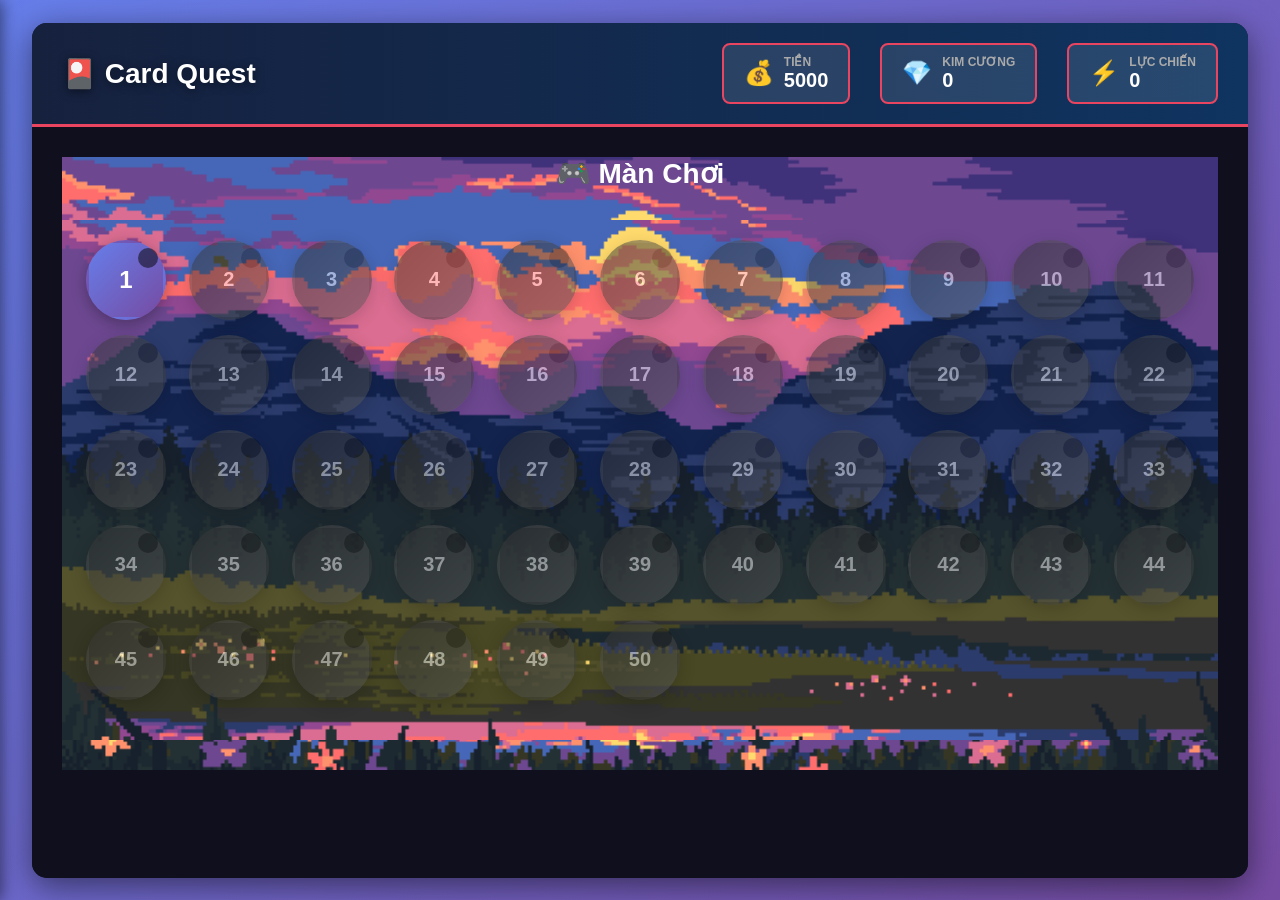
==== commit db423ccf: "Improve boss system: iconic boss cards, correct diamond rewards, mobile menu positioning" ====
--- a/index.html
+++ b/index.html
@@ -229,6 +229,27 @@
 </head>
 <body>
     <div class="game-container">
+        <!-- Menu Button (Mobile) -->
+        <button class="mobile-menu-btn" onclick="toggleMobileMenu()">☰</button>
+
+        <!-- Mobile Navigation Drawer -->
+        <div class="mobile-nav-drawer" id="mobileNavDrawer">
+            <div class="mobile-nav-header">
+                <h3>Menu</h3>
+                <button class="mobile-nav-close" onclick="closeMobileMenu()">✕</button>
+            </div>
+            <nav class="mobile-nav-items">
+                <a class="mobile-nav-item" onclick="switchPageAndCloseMenu('main')">🏠 Trang Chính</a>
+                <a class="mobile-nav-item" onclick="switchPageAndCloseMenu('quest')">✓ Thành Tựu</a>
+                <a class="mobile-nav-item" onclick="switchPageAndCloseMenu('collection')">📚 Bộ Sưu Tập</a>
+                <a class="mobile-nav-item" onclick="switchPageAndCloseMenu('shop')">🛍️ Cửa Hàng</a>
+                <a class="mobile-nav-item" onclick="switchPageAndCloseMenu('settings')">⚙️ Cài Đặt</a>
+            </nav>
+        </div>
+
+        <!-- Overlay for drawer -->
+        <div class="mobile-nav-overlay" id="mobileNavOverlay" onclick="closeMobileMenu()"></div>
+
         <!-- Header -->
         <div class="game-header">
             <div class="game-title">🎴 Card Quest</div>
@@ -443,6 +464,9 @@
                 <div class="selection-info">
                     <span class="selected-count">Đã chọn: <strong id="selectedCardCount">0</strong>/5</span>
                 </div>
+
+                <!-- Deck Presets Container -->
+                <div id="deckPresetsContainer" class="deck-presets-container"></div>
                 
                 <div class="selection-grid-scroll">
                     <div class="selection-grid" id="selectionGrid">
@@ -462,11 +486,12 @@
         <div class="page battle-page" data-page="battle">
             <div class="battle-top">
                 <h2>⚔️ Trận Đấu - Màn <span id="battleLevelNum">1</span></h2>
+                <div id="bossBadge" class="boss-badge" style="display: none;">👑 BOSS</div>
                 <button class="exit-battle-btn" onclick="exitBattle()">🔙</button>
             </div>
 
             <!-- Type Advantage Button (Top Toolbar) -->
-            <div class="battle-toolbar">
+            <div class="battle-toolbar" style="display: none;">
                 <button class="type-advantage-btn" onclick="showTypeAdvantagePopup()" title="Xem thông tin khắc hệ">
                     <span class="type-advantage-icon">🔄</span>
                     <span class="type-advantage-label">Khắc Hệ</span>
@@ -474,23 +499,6 @@
             </div>
 
             <div class="battle-main">
-                <!-- Player Deck (at top for easy access) -->
-                <div class="player-deck">
-                    <h4>🎴 Bộ Thẻ Của Bạn</h4>
-                    <div class="deck-scroll-container">
-                        <div class="deck-grid" id="playerDeck">
-                            <!-- Thẻ sẽ được tạo bằng JS -->
-                        </div>
-                    </div>
-                </div>
-
-                <!-- Action Buttons (moved to top) -->
-                <div class="battle-actions">
-                    <button class="action-btn confirm-btn" id="confirmBtn" onclick="confirmBattleAction()">⚔️ Chọn Thẻ Để Tấn Công</button>
-                    <button class="action-btn keep-btn" id="keepBtn" onclick="keepBattleCard()" style="display: none;">🔄 Giữ Thẻ Hiện Tại</button>
-                    <button class="action-btn change-btn" id="changeBtn" onclick="changeBattleCard()" style="display: none;">↔️ Đổi Thẻ Khác</button>
-                </div>
-
                 <!-- Battle Container (enemy vs player) -->
                 <div class="battle-container">
                     <!-- Enemy Side -->
@@ -553,7 +561,25 @@
                         <h3 id="turnText">Round 1 - Chọn Thẻ</h3>
                     </div>
                 </div>
-            </div>
+
+                <!-- Player Deck + Action Buttons (at bottom) -->
+                <div class="battle-bottom-section">
+                    <div class="player-deck">
+                        <h4>🎴 Bộ Thẻ Của Bạn</h4>
+                        <div class="deck-scroll-container">
+                            <div class="deck-grid" id="playerDeck">
+                                <!-- Thẻ sẽ được tạo bằng JS -->
+                            </div>
+                        </div>
+                    </div>
+
+                    <!-- Action Buttons (beside player deck) -->
+                    <div class="battle-actions">
+                        <button class="action-btn confirm-btn" id="confirmBtn" onclick="confirmBattleAction()">⚔️ Tấn Công</button>
+                        <button class="action-btn keep-btn" id="keepBtn" onclick="keepBattleCard()" style="display: none;">🔄 Giữ Lại</button>
+                        <button class="action-btn change-btn" id="changeBtn" onclick="changeBattleCard()" style="display: none;">↔️ Đổi Thẻ</button>
+                    </div>
+                </div>
         </div>
 
         <!-- Navigation Bar -->
@@ -1179,6 +1205,201 @@
         }
 
         const questDefinitions = [];  // Keep empty for backward compatibility
+
+        // ===== BOSS BATTLES SYSTEM =====
+        const bossLevels = [10, 20, 30, 40, 50];
+        
+        const bosses = {
+            10: { name: '🦁 Sư Tử Vàng', emoji: '🦁', atk: 25, hp: 45, cards: 2, hpMultiplier: 2.5, reward: { gold: 600, diamond: 50 } },
+            20: { name: '🦈 Cá Mập Trắng', emoji: '🦈', atk: 35, hp: 60, cards: 2, hpMultiplier: 3, reward: { gold: 1000, diamond: 100 } },
+            30: { name: '🐉 Rồng Xanh', emoji: '🐉', atk: 55, hp: 80, cards: 3, hpMultiplier: 3.5, reward: { gold: 1500, diamond: 150 } },
+            40: { name: '🦅 Đại Bàng Vàng', emoji: '🦅', atk: 85, hp: 120, cards: 2, hpMultiplier: 4, reward: { gold: 2000, diamond: 200 } },
+            50: { name: '👑 Vua Huyền Thoại', emoji: '👑', atk: 150, hp: 200, cards: 3, hpMultiplier: 5, reward: { gold: 5000, diamond: 300 } }
+        };
+
+        function isBossLevel(level) {
+            return bossLevels.includes(level);
+        }
+
+        function getBossInfo(level) {
+            return bosses[level] || null;
+        }
+
+        // ===== DECK PRESETS SYSTEM =====
+        let deckPresets = {};
+        const MAX_DECK_PRESETS = 3;
+
+        function initializeDeckPresets() {
+            const saved = localStorage.getItem('deckPresets');
+            if (saved) {
+                try {
+                    deckPresets = JSON.parse(saved);
+                } catch (e) {
+                    deckPresets = {};
+                }
+            }
+            console.log('🎴 Deck presets initialized:', Object.keys(deckPresets).length);
+        }
+
+        function saveDeckPreset(name, cards) {
+            if (Object.keys(deckPresets).length >= MAX_DECK_PRESETS && !deckPresets[name]) {
+                alert('❌ Chỉ có thể lưu tối đa 3 bộ bài!');
+                return false;
+            }
+
+            if (!name || name.trim() === '') {
+                alert('❌ Vui lòng nhập tên bộ bài!');
+                return false;
+            }
+
+            if (!Array.isArray(cards) || cards.length !== 5) {
+                alert('❌ Bộ bài phải có đủ 5 thẻ!');
+                return false;
+            }
+
+            deckPresets[name] = cards.map(card => ({ name: card.name }));
+            localStorage.setItem('deckPresets', JSON.stringify(deckPresets));
+            console.log(`💾 Deck preset saved: ${name}`);
+            return true;
+        }
+
+        function deleteDeckPreset(name) {
+            delete deckPresets[name];
+            localStorage.setItem('deckPresets', JSON.stringify(deckPresets));
+            console.log(`🗑️ Deck preset deleted: ${name}`);
+        }
+
+        function loadDeckPreset(name) {
+            const preset = deckPresets[name];
+            if (!preset) return null;
+
+            const loadedCards = preset.map(cardRef => {
+                return allCards.find(c => c.name === cardRef.name);
+            }).filter(c => c !== undefined);
+
+            if (loadedCards.length === 5) {
+                return loadedCards;
+            }
+
+            console.log('❌ Preset deck incomplete or cards missing');
+            return null;
+        }
+
+        function renderDeckPresetsUI(targetElementId) {
+            const container = document.getElementById(targetElementId);
+            if (!container) return;
+
+            let html = `<div class="deck-presets-section">
+                <div class="deck-presets-header">
+                    <h4>📚 Bộ Bài Đã Lưu</h4>
+                    <button class="btn-save-preset" onclick="openSaveDeckModal()">💾 Lưu Bộ Hiện Tại</button>
+                </div>
+                <div class="deck-presets-list">`;
+
+            if (Object.keys(deckPresets).length === 0) {
+                html += '<p class="empty-preset">Chưa có bộ bài được lưu</p>';
+            } else {
+                Object.keys(deckPresets).forEach(presetName => {
+                    const preset = deckPresets[presetName];
+                    html += `<div class="preset-item">
+                        <div class="preset-info">
+                            <div class="preset-name">${presetName}</div>
+                            <div class="preset-cards">${preset.map(c => c.name).join(', ')}</div>
+                        </div>
+                        <div class="preset-actions">
+                            <button class="btn-load-preset" onclick="loadAndApplyPreset('${presetName}')">📂 Load</button>
+                            <button class="btn-delete-preset" onclick="deleteDeckPresetUI('${presetName}')">🗑️</button>
+                        </div>
+                    </div>`;
+                });
+            }
+
+            html += `</div></div>`;
+            container.innerHTML = html;
+        }
+
+        function openSaveDeckModal() {
+            const name = prompt('📝 Nhập tên bộ bài:');
+            if (name === null) return;
+
+            const selectedCards = document.querySelectorAll('.selection-card.selected');
+            if (selectedCards.length !== 5) {
+                alert('❌ Vui lòng chọn đủ 5 thẻ!');
+                return;
+            }
+
+            const cards = Array.from(selectedCards).map(el => {
+                const cardName = el.querySelector('.selection-card-name').textContent;
+                return allCards.find(c => c.name === cardName);
+            });
+
+            if (saveDeckPreset(name, cards)) {
+                alert(`✅ Bộ bài "${name}" đã được lưu!`);
+                renderDeckPresetsUI('deckPresetsContainer');
+            }
+        }
+
+        function loadAndApplyPreset(presetName) {
+            const cards = loadDeckPreset(presetName);
+            if (!cards) {
+                alert('❌ Không thể tải bộ bài này!');
+                return;
+            }
+
+            // Clear current selection
+            document.querySelectorAll('.selection-card.selected').forEach(el => {
+                el.classList.remove('selected');
+            });
+
+            // Clear selectedCardsForBattle array
+            selectedCardsForBattle = [];
+
+            // Apply new selection
+            cards.forEach(cardData => {
+                const foundCard = allCards.find(c => c.name === cardData.name);
+                if (foundCard) {
+                    selectedCardsForBattle.push({
+                        name: foundCard.name,
+                        atk: foundCard.atk,
+                        hp: foundCard.maxHp,
+                        emoji: foundCard.emoji,
+                        currentHp: foundCard.maxHp,
+                        rarity: foundCard.rarity,
+                        habitat: foundCard.habitat
+                    });
+                    const cardEl = Array.from(document.querySelectorAll('.selection-card')).find(el => 
+                        el.querySelector('.selection-card-name')?.textContent === cardData.name
+                    );
+                    if (cardEl) {
+                        cardEl.classList.add('selected');
+                    }
+                }
+            });
+
+            updateSelectedCount();
+            alert(`✅ Bộ bài "${presetName}" đã được tải!`);
+        }
+
+        function updateSelectedCount() {
+            document.getElementById('selectedCardCount').textContent = selectedCardsForBattle.length;
+            
+            const confirmBtn = document.getElementById('confirmSelectionBtn');
+            confirmBtn.disabled = selectedCardsForBattle.length !== 5;
+            if (selectedCardsForBattle.length === 5) {
+                confirmBtn.textContent = '✓ Bắt Đầu';
+            } else {
+                confirmBtn.textContent = `✓ ${selectedCardsForBattle.length}/5`;
+            }
+        }
+
+        function deleteDeckPresetUI(presetName) {
+            if (confirm(`⚠️ Xóa bộ bài "${presetName}"?`)) {
+                deleteDeckPreset(presetName);
+                renderDeckPresetsUI('deckPresetsContainer');
+                alert(`✅ Bộ bài "${presetName}" đã được xóa!`);
+            }
+        }
+
         let dailyQuests = [];
         let questTimerInterval = null;
 
@@ -1573,6 +1794,26 @@
             renderCards();
         }
 
+        // Mobile Menu Functions
+        function toggleMobileMenu() {
+            const drawer = document.getElementById('mobileNavDrawer');
+            const overlay = document.getElementById('mobileNavOverlay');
+            if (drawer) drawer.classList.toggle('active');
+            if (overlay) overlay.classList.toggle('active');
+        }
+
+        function closeMobileMenu() {
+            const drawer = document.getElementById('mobileNavDrawer');
+            const overlay = document.getElementById('mobileNavOverlay');
+            if (drawer) drawer.classList.remove('active');
+            if (overlay) overlay.classList.remove('active');
+        }
+
+        function switchPageAndCloseMenu(pageName) {
+            switchPage(pageName);
+            closeMobileMenu();
+        }
+
         // Chuyển trang
         function switchPage(pageName) {
             // Ẩn tất cả các trang
@@ -1583,6 +1824,16 @@
             const selectedPage = document.querySelector(`[data-page="${pageName}"]`);
             if (selectedPage) {
                 selectedPage.classList.add('active');
+            }
+
+            // Hide/Show menu button based on page
+            const menuBtn = document.querySelector('.mobile-menu-btn');
+            if (menuBtn) {
+                if (pageName === 'battle') {
+                    menuBtn.style.display = 'none';
+                } else {
+                    menuBtn.style.display = 'block';
+                }
             }
 
             // Cập nhật nav item active - chỉ khi có event
@@ -1877,6 +2128,11 @@
         
         // Function to create enemy level
         function createEnemyLevel(levelNum) {
+            // Check if this is a boss level
+            if (isBossLevel(levelNum)) {
+                return createBossLevel(levelNum);
+            }
+
             // Calculate which cards to use based on level and rarity
             let availableCards = [];
             
@@ -1924,9 +2180,63 @@
             
             return {
                 name: `Màn ${levelNum}`,
-                deck: enemyDeck
+                deck: enemyDeck,
+                isBoss: false
             };
         }
+
+        function createBossLevel(levelNum) {
+            const bossInfo = getBossInfo(levelNum);
+            if (!bossInfo) return null;
+
+            // Select cards based on level
+            let availableCards = [];
+            if (levelNum <= 20) {
+                availableCards = allCards.filter(c => c.rarity === 'rare');
+            } else if (levelNum <= 30) {
+                availableCards = allCards.filter(c => c.rarity === 'super-rare');
+            } else if (levelNum <= 40) {
+                availableCards = allCards.filter(c => c.rarity === 'ultra-rare');
+            } else {
+                availableCards = allCards.filter(c => c.rarity === 'legendary');
+            }
+
+            // Create minion cards first (slots 1-4)
+            const bossDeck = [];
+            for (let i = 0; i < 4; i++) {
+                const randomCard = availableCards[Math.floor(Math.random() * availableCards.length)];
+                if (randomCard) {
+                    bossDeck.push({
+                        name: randomCard.name,
+                        atk: Math.round(randomCard.atk),
+                        hp: Math.round(randomCard.hp),
+                        maxHp: Math.round(randomCard.hp),
+                        emoji: randomCard.emoji,
+                        habitat: randomCard.habitat
+                    });
+                }
+            }
+
+            // Add the main boss card as the 5th card (final card) - use fixed boss card
+            const bossCard = {
+                name: bossInfo.name,
+                atk: Math.round(bossInfo.atk * 1.5),
+                hp: Math.round(bossInfo.hp * bossInfo.hpMultiplier),
+                maxHp: Math.round(bossInfo.hp * bossInfo.hpMultiplier),
+                emoji: bossInfo.emoji,
+                habitat: '⚔️',
+                isBoss: true
+            };
+            bossDeck.push(bossCard);
+
+            return {
+                name: bossInfo.name,
+                deck: bossDeck,
+                isBoss: true,
+                bossLevel: levelNum
+            };
+        }
+        
         
         // Keep level 1 for reference (will be overwritten above but showing structure)
         // Old levelEnemies object continues below:
@@ -1981,6 +2291,7 @@
 
             // Render card selection page
             renderCardSelection(ownedCards);
+            renderDeckPresetsUI('deckPresetsContainer');
             switchPage('card-selection');
         }
 
@@ -2133,6 +2444,16 @@
 
             // Switch to battle page
             document.getElementById('battleLevelNum').textContent = currentBattleLevel;
+            
+            // Show boss badge if it's a boss level
+            const bossBadge = document.getElementById('bossBadge');
+            if (enemy.isBoss) {
+                bossBadge.style.display = 'block';
+                bossBadge.textContent = `👑 ${enemy.name}`;
+            } else {
+                bossBadge.style.display = 'none';
+            }
+            
             switchPage('battle');
             
             // Render after DOM ready
@@ -2580,10 +2901,21 @@
                 const stars = levelSystem.calculateStars(battleState.currentLevel, remainingHp);
                 goldReward = levelSystem.getGoldReward(stars);
                 
-                // Check for diamond rewards at milestone levels
-                const diamondRewards = { 10: 50, 20: 100, 30: 150, 40: 200, 50: 300 };
-                if (diamondRewards[battleState.currentLevel]) {
-                    diamondReward = diamondRewards[battleState.currentLevel];
+                // Check for boss level rewards
+                if (isBossLevel(battleState.currentLevel)) {
+                    const bossInfo = getBossInfo(battleState.currentLevel);
+                    if (bossInfo) {
+                        diamondReward = bossInfo.reward.diamond;
+                        // Boss battles get 50% more gold
+                        goldReward = Math.round(goldReward * 1.5);
+                        console.log(`👑 Boss defeated! Gold: ${goldReward}, Diamonds: ${diamondReward}`);
+                    }
+                } else {
+                    // Check for milestone level diamond rewards (if not a boss)
+                    const diamondRewards = { 10: 50, 20: 100, 30: 150, 40: 200, 50: 300 };
+                    if (diamondRewards[battleState.currentLevel]) {
+                        diamondReward = diamondRewards[battleState.currentLevel];
+                    }
                 }
                 
                 // Star display
@@ -2639,7 +2971,13 @@
 
                 const remainingHp = battleState.playerDeck.reduce((sum, card) => sum + Math.max(0, card.currentHp), 0);
                 const stars = levelSystem.calculateStars(battleState.currentLevel, remainingHp);
-                const goldReward = levelSystem.getGoldReward(stars);
+                let goldReward = levelSystem.getGoldReward(stars);
+
+                // Check if this is a boss battle
+                const isBossBattle = isBossLevel(battleState.currentLevel);
+                if (isBossBattle) {
+                    goldReward = Math.round(goldReward * 1.5); // +50% gold for boss
+                }
 
                 // Check if this is the first time completing this level
                 const isFirstCompletion = !gameState.completedLevels.includes(battleState.currentLevel);
@@ -2665,15 +3003,9 @@
                     gameState.maxLevelCompleted = Math.max(gameState.maxLevelCompleted || 0, battleState.currentLevel);
                     // Only add gold reward on first completion
                     gameState.playerMoney = playerMoney + goldReward;
+                    gameState.playerDiamond = playerDiamond;
                     
-                    // Only give diamond rewards on first completion at milestone levels
-                    const diamondRewards = { 10: 50, 20: 100, 30: 150, 40: 200, 50: 300 };
-                    let diamondReward = diamondRewards[battleState.currentLevel] || 0;
-                    if (diamondReward > 0) {
-                        playerDiamond += diamondReward;
-                        console.log('💎 Diamond reward:', diamondReward, 'Total diamonds now:', playerDiamond);
-                    }
-                    gameState.playerDiamond = playerDiamond;
+                    console.log(`🎁 Level ${battleState.currentLevel} completed! Gold: ${goldReward}, Diamonds: ${diamondReward}`);
                 } else {
                     // Re-playing a completed level - no rewards
                     gameState.playerMoney = playerMoney;
@@ -2690,25 +3022,23 @@
                 gameState.cards = allCards.map(card => ({
                     name: card.name,
                     owned: card.owned
-                }));
-
+                }));                
                 localStorage.setItem('gameProgress', JSON.stringify(gameState));
                 console.log('💾 Saved to localStorage - Level:', battleState.currentLevel, 'Completed levels:', gameState.completedLevels);
                 
                 // Only add gold/diamonds if first completion
                 if (isFirstCompletion) {
                     playerMoney += goldReward;
-                    console.log('🎉 First completion! Gold reward:', goldReward);
+                    playerDiamond += diamondReward;
+                    console.log('🎉 First completion! Gold:', goldReward, 'Diamonds:', diamondReward);
                 } else {
-                    console.log('⚠️ Level replayed - No gold reward');
+                    console.log('⚠️ Level replayed - No reward');
                 }
                 
                 // Recalculate player power for quest checking
                 calculatePlayerPower();
                 
-                // Update daily quest progress (deprecated, kept for compatibility)
-                updateQuestProgressFromBattle(battleState.currentLevel, battleState.playerDeck);
-                
+                // Update display
                 updateMoney();
                 updateDiamond();
                 
@@ -2964,6 +3294,7 @@
             initializeAchievements();
             checkAndUnlockAchievements();
             renderAchievements();
+            initializeDeckPresets();
             
             // Phát nhạc nền
             backgroundMusic.play().catch(err => {
--- a/css/style.css
+++ b/css/style.css
@@ -931,7 +931,7 @@
 .game-nav {
     background: linear-gradient(90deg, #16213e 0%, #0f3460 100%);
     padding: 15px 20px;
-    display: flex;
+    display: none;
     justify-content: center;
     gap: 30px;
     border-top: 3px solid #e94560;
@@ -973,6 +973,125 @@
     font-size: 12px;
 }
 
+/* ===== MOBILE MENU STYLES ===== */
+.mobile-menu-btn {
+    display: none;
+    position: fixed;
+    top: 8px;
+    left: 15px;
+    background: linear-gradient(135deg, #e94560 0%, #c82333 100%);
+    border: none;
+    color: #fff;
+    font-size: 28px;
+    width: 50px;
+    height: 50px;
+    border-radius: 50%;
+    cursor: pointer;
+    z-index: 1000;
+    transition: all 0.3s ease;
+    box-shadow: 0 4px 12px rgba(233, 69, 96, 0.5);
+}
+
+.mobile-menu-btn:hover {
+    transform: scale(1.1);
+    box-shadow: 0 6px 20px rgba(233, 69, 96, 0.7);
+}
+
+.mobile-menu-btn:active {
+    transform: scale(0.95);
+}
+
+/* Mobile Navigation Drawer */
+.mobile-nav-drawer {
+    position: fixed;
+    left: -300px;
+    top: 0;
+    width: 300px;
+    height: 100vh;
+    background: linear-gradient(180deg, #16213e 0%, #0f3460 100%);
+    box-shadow: 2px 0 15px rgba(0, 0, 0, 0.5);
+    z-index: 1001;
+    transition: left 0.3s ease;
+    overflow-y: auto;
+    border-right: 3px solid #e94560;
+}
+
+.mobile-nav-drawer.active {
+    left: 0;
+}
+
+.mobile-nav-header {
+    display: flex;
+    justify-content: space-between;
+    align-items: center;
+    padding: 20px;
+    border-bottom: 2px solid #e94560;
+    background: rgba(0, 0, 0, 0.3);
+}
+
+.mobile-nav-header h3 {
+    color: #fff;
+    margin: 0;
+    font-size: 20px;
+}
+
+.mobile-nav-close {
+    background: none;
+    border: none;
+    color: #fff;
+    font-size: 28px;
+    cursor: pointer;
+    transition: transform 0.2s ease;
+}
+
+.mobile-nav-close:hover {
+    transform: rotate(90deg);
+}
+
+.mobile-nav-items {
+    display: flex;
+    flex-direction: column;
+    gap: 0;
+    padding: 0;
+}
+
+.mobile-nav-item {
+    display: block;
+    padding: 18px 20px;
+    color: #aaa;
+    text-decoration: none;
+    font-size: 16px;
+    font-weight: bold;
+    border-bottom: 1px solid rgba(102, 126, 234, 0.2);
+    cursor: pointer;
+    transition: all 0.2s ease;
+}
+
+.mobile-nav-item:hover {
+    color: #fff;
+    background: rgba(233, 69, 96, 0.2);
+    border-left: 4px solid #e94560;
+    padding-left: 16px;
+}
+
+/* Mobile NAV Overlay */
+.mobile-nav-overlay {
+    position: fixed;
+    top: 0;
+    left: 0;
+    width: 100%;
+    height: 100%;
+    background: rgba(0, 0, 0, 0);
+    z-index: 1000;
+    display: none;
+    transition: background 0.3s ease;
+}
+
+.mobile-nav-overlay.active {
+    display: block;
+    background: rgba(0, 0, 0, 0.7);
+}
+
 /* Scrollbar */
 .game-content::-webkit-scrollbar {
     width: 8px;
@@ -1078,6 +1197,11 @@
         border-radius: 0;
     }
 
+    /* Show mobile menu button on mobile devices */
+    .mobile-menu-btn {
+        display: block;
+    }
+
     .game-header {
         padding: 12px 15px;
         min-height: 60px;
@@ -1085,7 +1209,7 @@
     }
 
     .game-title {
-        font-size: 18px;
+        display: none;
     }
 
     .player-stats {
@@ -1870,7 +1994,8 @@
     background: url('../Hinh/brTrangChu.gif') center/cover no-repeat;
     display: none;
     flex-direction: column;
-    height: 100%;
+    flex: 1;
+    overflow: hidden;
 }
 
 .card-selection-page.active {
@@ -1942,6 +2067,10 @@
     border: 2px solid #667eea;
     border-radius: 15px;
     padding: 20px;
+    flex: 1;
+    display: flex;
+    flex-direction: column;
+    overflow: hidden;
 }
 
 /* Rarity Filter Tabs */
@@ -2023,14 +2152,15 @@
 }
 
 .selection-grid-scroll {
-    max-height: calc(100vh - 320px);
+    flex: 1;
     overflow-y: auto;
     overflow-x: hidden;
-    margin-bottom: 30px;
+    margin-bottom: 20px;
     padding: 10px;
     background: rgba(0, 0, 0, 0.2);
     border-radius: 10px;
     border: 1px solid rgba(102, 126, 234, 0.3);
+    min-height: 200px;
 }
 
 .selection-grid-scroll::-webkit-scrollbar {
@@ -2131,6 +2261,7 @@
     gap: 15px;
     justify-content: center;
     flex-wrap: wrap;
+    flex-shrink: 0;
 }
 
 .selection-btn {
@@ -2459,13 +2590,22 @@
     }
 }
 
+/* Battle Bottom Section - Player Deck + Actions */
+.battle-bottom-section {
+    display: flex;
+    gap: 10px;
+    margin-top: 10px;
+    flex-shrink: 0;
+    align-items: flex-start;
+}
+
 .player-deck {
     margin-bottom: 0;
     padding: 10px;
     background: rgba(102, 126, 234, 0.3) !important;
     border-radius: 10px;
     border: 3px solid #FFD700 !important;
-    flex-shrink: 0;
+    flex: 1;
     min-height: auto;
 }
 
@@ -2585,28 +2725,31 @@
 
 .battle-actions {
     display: flex;
+    flex-direction: column;
     gap: 6px;
-    justify-content: center;
-    flex-wrap: wrap;
+    justify-content: flex-start;
+    flex-wrap: nowrap;
     padding: 8px;
     background: linear-gradient(135deg, rgba(102, 126, 234, 0.15) 0%, rgba(118, 75, 162, 0.15) 100%);
     border-radius: 10px;
     margin-top: 0;
     border: 1px solid rgba(102, 126, 234, 0.4);
     flex-shrink: 0;
+    min-width: 100px;
 }
 
 .action-btn {
-    padding: 8px 16px;
+    padding: 10px 12px;
     border: none;
     border-radius: 8px;
-    font-size: 13px;
+    font-size: 11px;
     font-weight: bold;
     cursor: pointer;
     transition: all 0.3s ease;
     color: #fff;
     box-shadow: 0 2px 10px rgba(0,0,0,0.2);
-    margin: 2px;
+    margin: 0;
+    white-space: nowrap;
 }
 
 .action-btn:disabled {
@@ -4144,34 +4287,38 @@
     /* Battle Page Overall */
     .battle-page {
         padding: 0;
+        flex: 1;
+        overflow: hidden;
     }
 
     .battle-top {
-        padding: 10px 15px;
+        padding: 8px 12px;
         min-height: auto;
-        gap: 10px;
+        gap: 8px;
+        flex-shrink: 0;
     }
 
     .battle-top h2 {
-        font-size: 16px;
+        font-size: 14px;
         flex: 1;
     }
 
     .exit-battle-btn {
-        padding: 8px 12px;
-        font-size: 12px;
+        padding: 6px 10px;
+        font-size: 11px;
     }
 
     /* Battle Toolbar - Hide label on mobile */
     .battle-toolbar {
-        padding: 10px;
-        margin: 8px 0;
-        gap: 8px;
+        padding: 6px;
+        margin: 4px 0;
+        gap: 6px;
+        flex-shrink: 0;
     }
 
     .type-advantage-btn {
-        padding: 8px 14px;
-        font-size: 12px;
+        padding: 6px 10px;
+        font-size: 11px;
     }
 
     .type-advantage-label {
@@ -4180,79 +4327,92 @@
 
     /* Battle Main Container */
     .battle-main {
-        padding: 8px;
-        gap: 10px;
+        padding: 6px;
+        gap: 6px;
         overflow-y: auto;
+        flex: 1;
     }
 
     /* Player Deck - Optimize for vertical space */
     .player-deck {
-        padding: 8px;
-        margin-bottom: 8px;
+        padding: 6px;
+        margin-bottom: 0;
         min-height: auto;
+        flex: 1;
     }
 
     .player-deck h4 {
-        margin: 0 0 6px 0;
-        font-size: 11px;
+        margin: 0 0 4px 0;
+        font-size: 10px;
     }
 
     .deck-scroll-container {
-        max-height: 110px;
-        padding: 6px 4px;
+        max-height: 85px;
+        padding: 4px 2px;
     }
 
     .deck-grid {
         grid-template-columns: repeat(5, 1fr);
-        gap: 4px;
-        min-height: 90px;
+        gap: 3px;
+        min-height: 70px;
     }
 
     .deck-card {
-        padding: 6px;
-        border-radius: 6px;
+        padding: 4px;
+        border-radius: 5px;
     }
 
     .deck-card-emoji {
-        font-size: 24px;
+        font-size: 20px;
         margin-bottom: 1px;
     }
 
     .deck-card-name {
-        font-size: 8px;
-        margin-bottom: 1px;
+        font-size: 7px;
+        margin-bottom: 0px;
     }
 
     .deck-card-hp {
-        font-size: 7px;
+        font-size: 6px;
+    }
+
+    /* Battle Bottom Section - Side layout */
+    .battle-bottom-section {
+        flex-direction: row;
+        gap: 6px;
     }
 
     /* Action Buttons */
     .battle-actions {
-        padding: 8px;
-        gap: 4px;
+        padding: 6px;
+        gap: 3px;
         margin: 0;
+        flex-shrink: 0;
+        flex-direction: column;
+        min-width: 75px;
     }
 
     .action-btn {
-        padding: 8px 12px;
-        font-size: 11px;
-        margin: 2px;
-        flex: 1;
-        min-width: 140px;
+        padding: 6px 8px;
+        font-size: 9px;
+        margin: 0;
+        flex-shrink: 0;
+        white-space: nowrap;
     }
 
     .confirm-btn {
-        font-size: 11px;
+        font-size: 9px;
+        padding: 6px 8px;
     }
 
     /* Battle Container */
     .battle-container {
         grid-template-columns: 1fr;
-        gap: 8px;
-        padding: 8px;
+        gap: 6px;
+        padding: 6px;
         margin: 0;
-        border-radius: 12px;
+        border-radius: 10px;
+        flex-shrink: 0;
     }
 
     .battle-vs {
@@ -4260,78 +4420,79 @@
     }
 
     .battle-side {
-        gap: 6px;
+        gap: 4px;
     }
 
     .battle-side h3 {
-        font-size: 13px;
+        font-size: 12px;
     }
 
     .battle-deck-info {
-        font-size: 10px;
+        font-size: 9px;
     }
 
     .battle-field {
         min-width: 100%;
-        padding: 8px;
-        border-radius: 10px;
+        padding: 6px;
+        border-radius: 8px;
     }
 
     .card-placeholder {
-        min-width: 100px;
-        padding: 8px;
-        border-radius: 8px;
+        min-width: 90px;
+        padding: 6px;
+        border-radius: 6px;
     }
 
     .card-placeholder div:nth-child(2) {
         /* Card emoji */
-        font-size: 32px;
-        margin-bottom: 2px;
+        font-size: 28px;
+        margin-bottom: 1px;
     }
 
     .habitat-badge {
-        width: 24px;
-        height: 24px;
-        font-size: 14px;
-        top: 3px;
-        right: 3px;
+        width: 20px;
+        height: 20px;
+        font-size: 12px;
+        top: 2px;
+        right: 2px;
     }
 
     .card-name {
-        font-size: 10px;
-        margin-bottom: 1px;
+        font-size: 9px;
+        margin-bottom: 0px;
     }
 
     .card-stats {
+        font-size: 8px;
+    }
+
+    .battle-health-bar {
+        height: 14px;
+        border-radius: 5px;
+    }
+
+    .health-text {
         font-size: 9px;
-    }
-
-    .battle-health-bar {
-        height: 16px;
-        border-radius: 6px;
-    }
-
-    .health-text {
-        font-size: 10px;
     }
 
     /* Battle Info */
     .battle-info {
-        padding: 10px;
-        gap: 10px;
-        border-radius: 10px;
+        padding: 6px;
+        gap: 6px;
+        border-radius: 8px;
         flex-direction: column;
         align-items: stretch;
+        flex-shrink: 0;
     }
 
     .turn-info {
         margin-bottom: 0;
-        padding: 8px;
+        padding: 6px;
         text-align: center;
     }
 
     .turn-info h3 {
-        font-size: 12px;
+        font-size: 11px;
     }
 }
 
@@ -4926,8 +5087,13 @@
         gap: 18px;
     }
 
+    .battle-bottom-section {
+        gap: 15px;
+    }
+
     .player-deck {
         padding: 12px;
+        flex: 1;
     }
 
     .player-deck h4 {
@@ -5135,4 +5301,207 @@
         padding: 10px 14px;
         font-size: 12px;
     }
+}
+
+/* ==================== BOSS BATTLES & DECK PRESETS ==================== */
+
+/* Boss Badge */
+.boss-badge {
+    background: linear-gradient(90deg, #ff6b6b 0%, #feca57 100%);
+    color: #000;
+    padding: 8px 16px;
+    border-radius: 8px;
+    font-weight: bold;
+    font-size: 14px;
+    text-shadow: 0 2px 4px rgba(0, 0, 0, 0.3);
+    animation: bossPulse 1.5s ease-in-out infinite;
+}
+
+@keyframes bossPulse {
+    0%, 100% {
+        transform: scale(1);
+        box-shadow: 0 0 10px rgba(255, 107, 107, 0.5);
+    }
+    50% {
+        transform: scale(1.05);
+        box-shadow: 0 0 20px rgba(255, 107, 107, 0.8);
+    }
+}
+
+/* Deck Presets Section */
+.deck-presets-section {
+    background: rgba(102, 126, 234, 0.1);
+    border: 2px solid #667eea;
+    border-radius: 10px;
+    padding: 15px;
+    margin-bottom: 15px;
+}
+
+.deck-presets-header {
+    display: flex;
+    justify-content: space-between;
+    align-items: center;
+    margin-bottom: 12px;
+}
+
+.deck-presets-header h4 {
+    color: #667eea;
+    font-size: 14px;
+    margin: 0;
+}
+
+.btn-save-preset {
+    background: linear-gradient(135deg, #4caf50 0%, #45a049 100%);
+    color: #fff;
+    border: none;
+    padding: 6px 12px;
+    border-radius: 6px;
+    cursor: pointer;
+    font-size: 12px;
+    font-weight: bold;
+    transition: all 0.3s ease;
+}
+
+.btn-save-preset:hover {
+    transform: translateY(-2px);
+    box-shadow: 0 4px 12px rgba(76, 175, 80, 0.4);
+}
+
+.deck-presets-list {
+    display: flex;
+    flex-direction: column;
+    gap: 8px;
+}
+
+.preset-item {
+    background: rgba(102, 126, 234, 0.2);
+    border: 1px solid rgba(102, 126, 234, 0.4);
+    border-radius: 8px;
+    padding: 10px;
+    display: flex;
+    justify-content: space-between;
+    align-items: center;
+    transition: all 0.3s ease;
+}
+
+.preset-item:hover {
+    background: rgba(102, 126, 234, 0.3);
+    box-shadow: 0 4px 12px rgba(102, 126, 234, 0.3);
+}
+
+.preset-info {
+    flex: 1;
+}
+
+.preset-name {
+    color: #fff;
+    font-weight: bold;
+    font-size: 13px;
+    margin-bottom: 3px;
+}
+
+.preset-cards {
+    color: #aaa;
+    font-size: 11px;
+    white-space: nowrap;
+    overflow: hidden;
+    text-overflow: ellipsis;
+}
+
+.preset-actions {
+    display: flex;
+    gap: 6px;
+    margin-left: 10px;
+}
+
+.btn-load-preset,
+.btn-delete-preset {
+    border: none;
+    padding: 6px 10px;
+    border-radius: 6px;
+    cursor: pointer;
+    font-size: 12px;
+    font-weight: bold;
+    transition: all 0.3s ease;
+    white-space: nowrap;
+}
+
+.btn-load-preset {
+    background: linear-gradient(135deg, #667eea 0%, #764ba2 100%);
+    color: #fff;
+}
+
+.btn-load-preset:hover {
+    transform: translateY(-2px);
+    box-shadow: 0 4px 12px rgba(102, 126, 234, 0.4);
+}
+
+.btn-delete-preset {
+    background: rgba(233, 69, 96, 0.3);
+    color: #e94560;
+    border: 1px solid #e94560;
+}
+
+.btn-delete-preset:hover {
+    background: rgba(233, 69, 96, 0.5);
+    transform: translateY(-2px);
+}
+
+.empty-preset {
+    color: #aaa;
+    font-size: 12px;
+    text-align: center;
+    padding: 10px;
+    font-style: italic;
+}
+
+/* Mobile Deck Presets */
+@media (max-width: 600px) {
+    .deck-presets-section {
+        margin-bottom: 10px;
+        padding: 10px;
+    }
+
+    .deck-presets-header {
+        flex-direction: column;
+        gap: 8px;
+        align-items: flex-start;
+    }
+
+    .btn-save-preset {
+        padding: 5px 10px;
+        font-size: 11px;
+        width: 100%;
+    }
+
+    .preset-item {
+        padding: 8px;
+        flex-direction: column;
+        align-items: flex-start;
+    }
+
+    .preset-actions {
+        width: 100%;
+        margin-left: 0;
+        margin-top: 8px;
+    }
+
+    .btn-load-preset,
+    .btn-delete-preset {
+        flex: 1;
+        padding: 5px 8px;
+        font-size: 11px;
+    }
+}
+
+/* Mobile Battle Screen - Hide Navigation Bar and Optimize Layout */
+@media (max-width: 768px) {
+    .page.active[data-page="battle"] {
+        position: relative;
+    }
+    
+    /* Adjust game-content to use full height when battle is active */
+    .game-content {
+        padding-bottom: 0 !important;
+    }
 }
